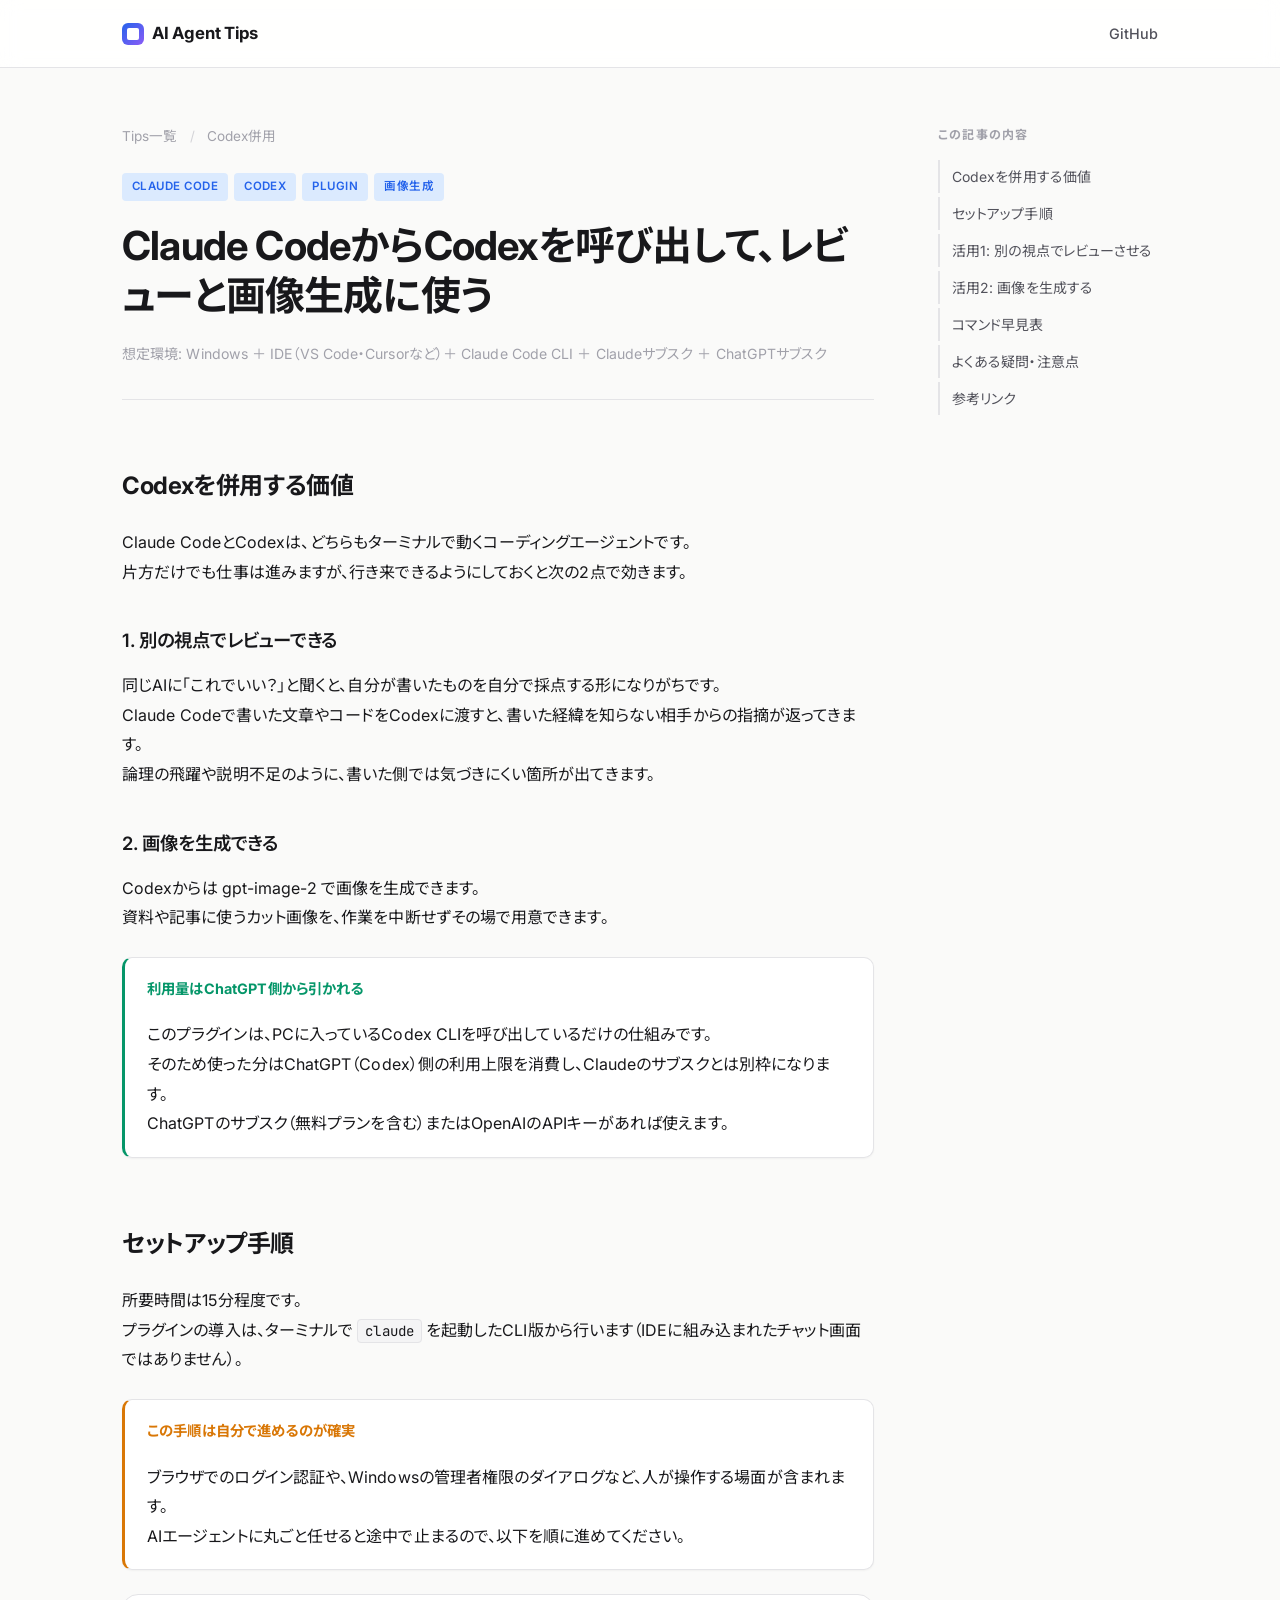
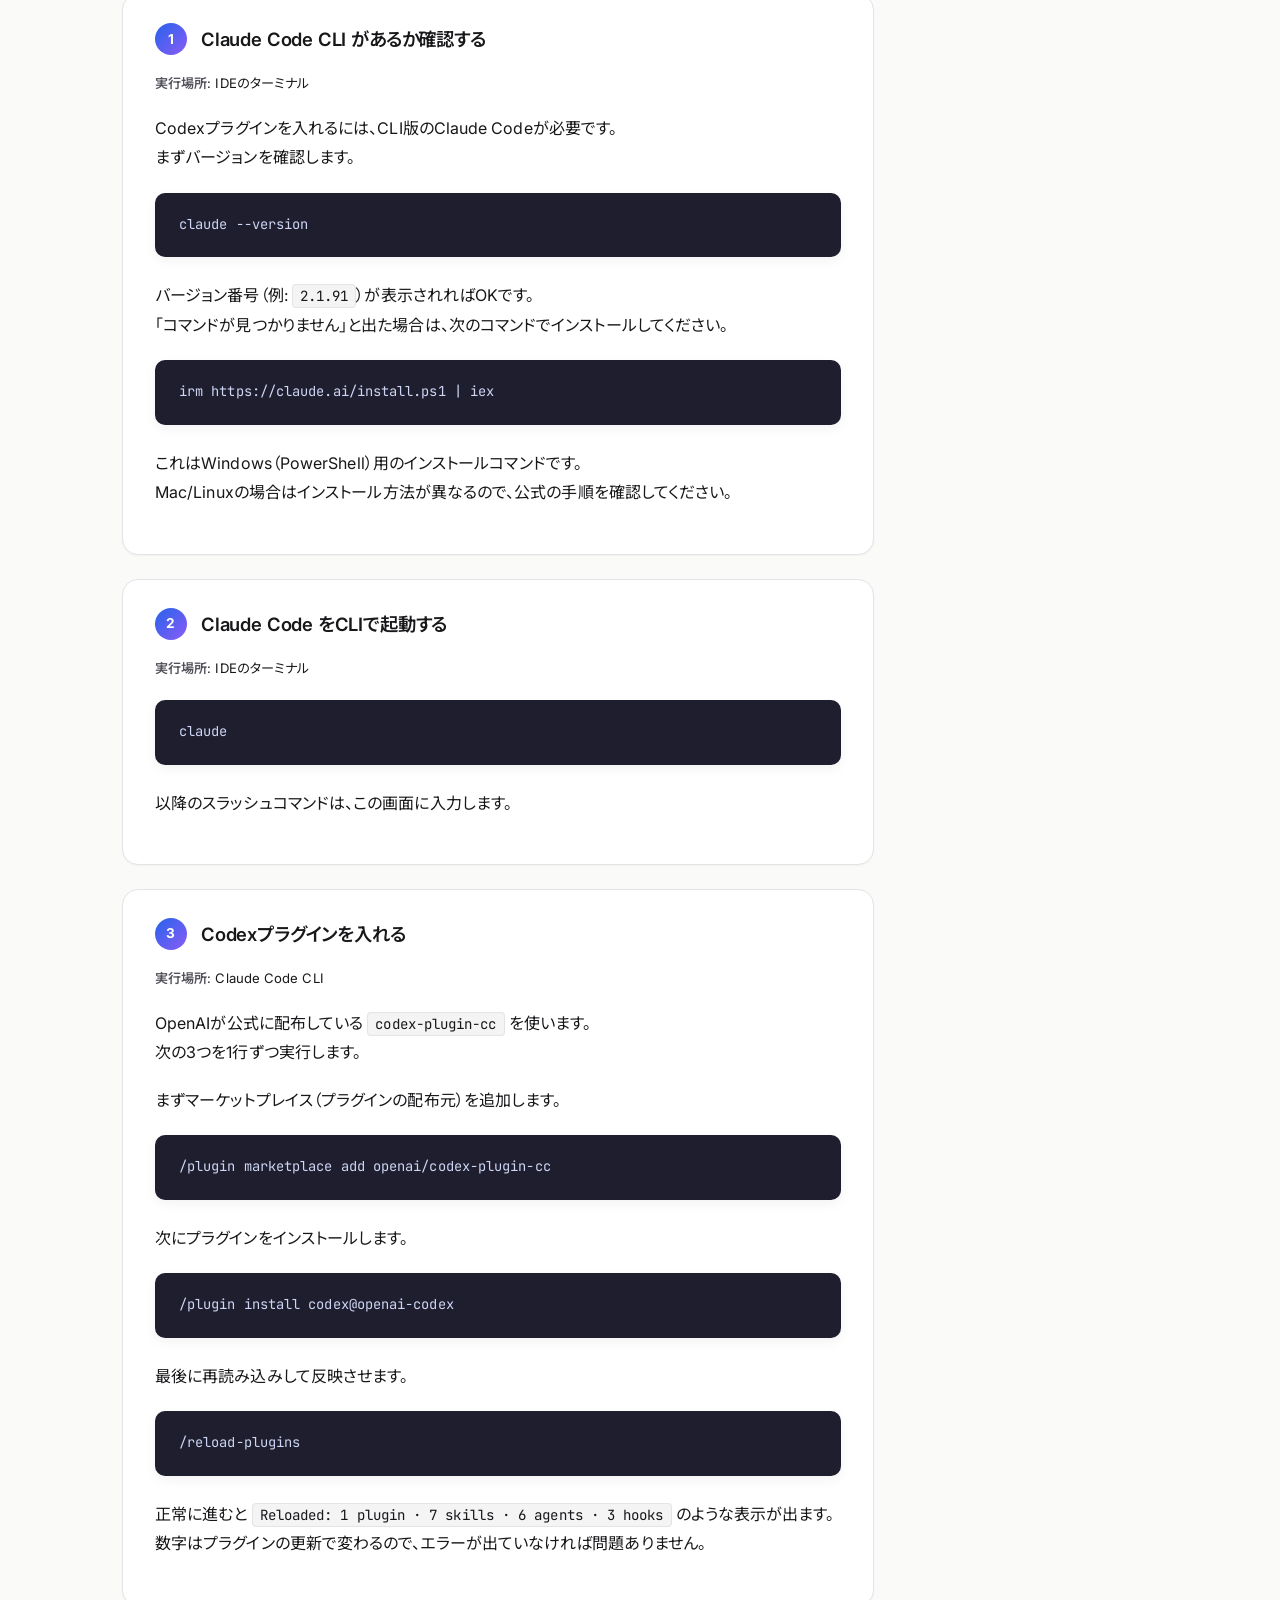
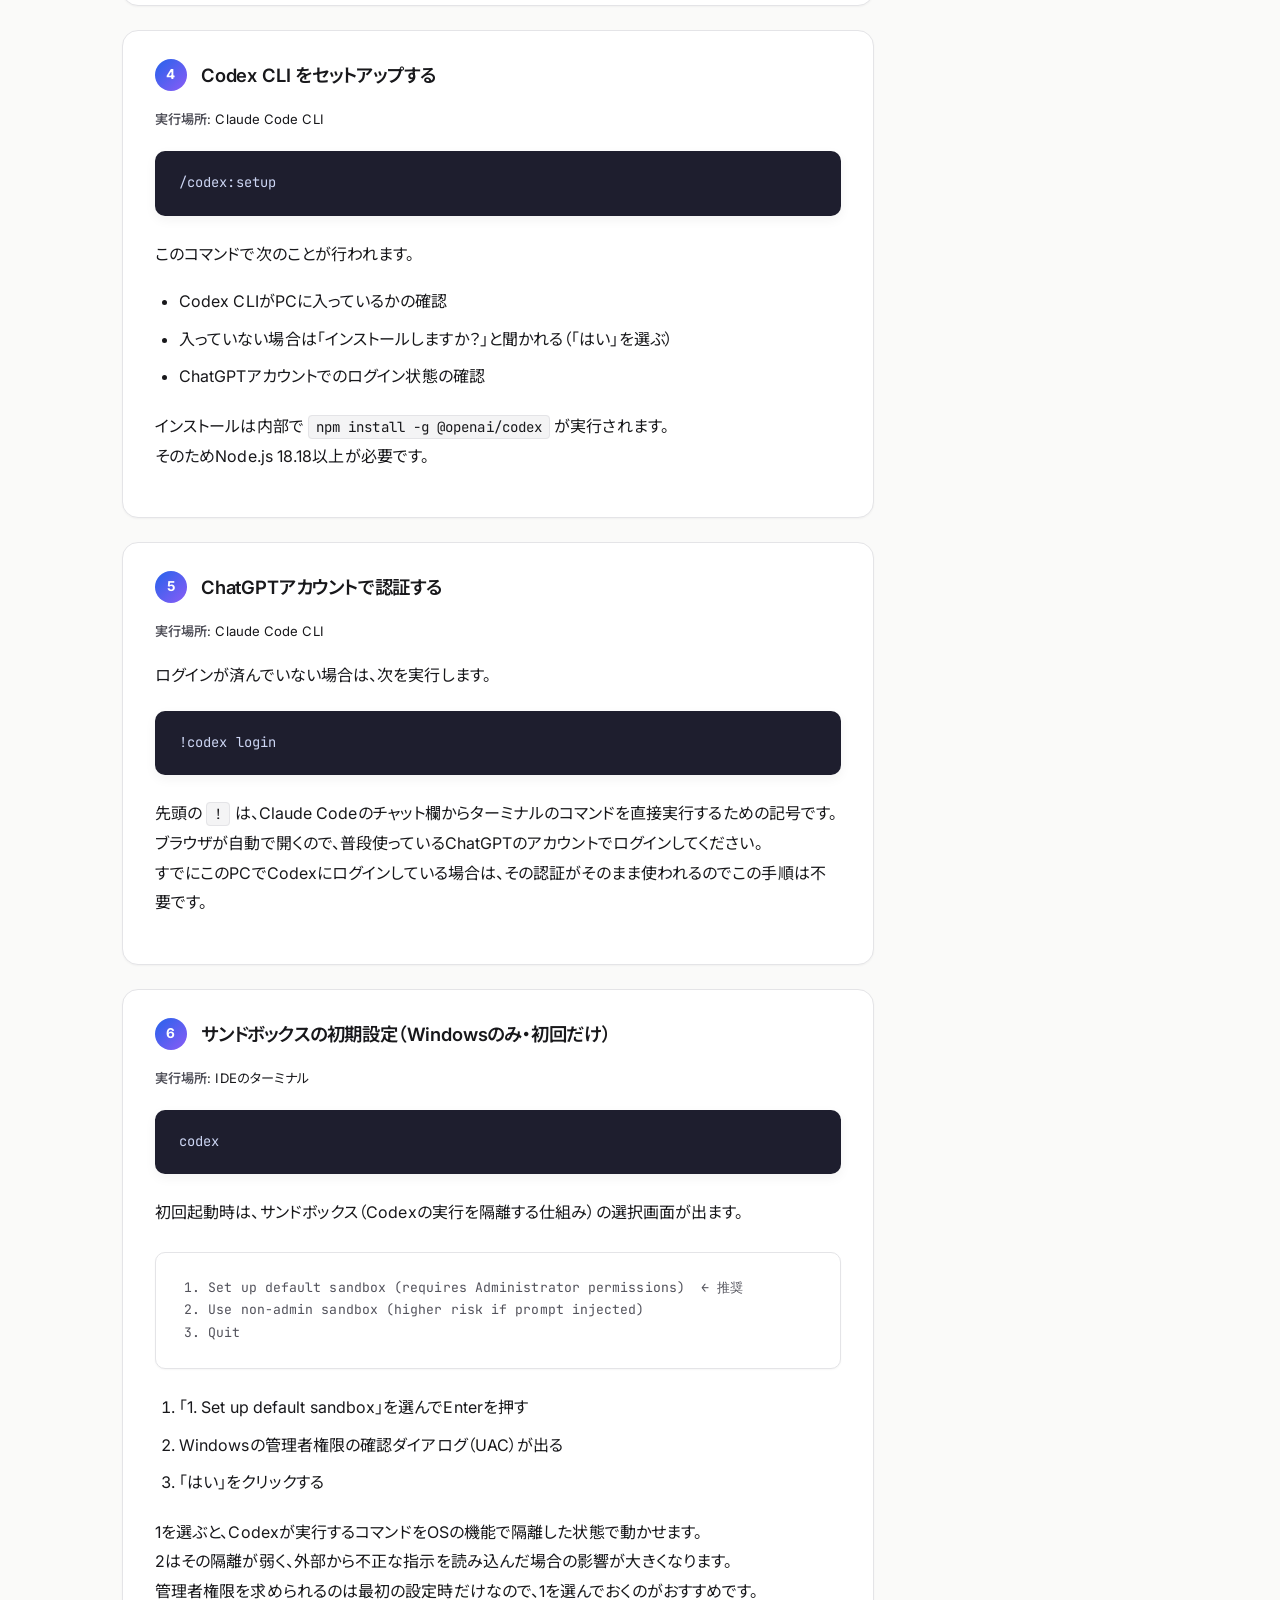
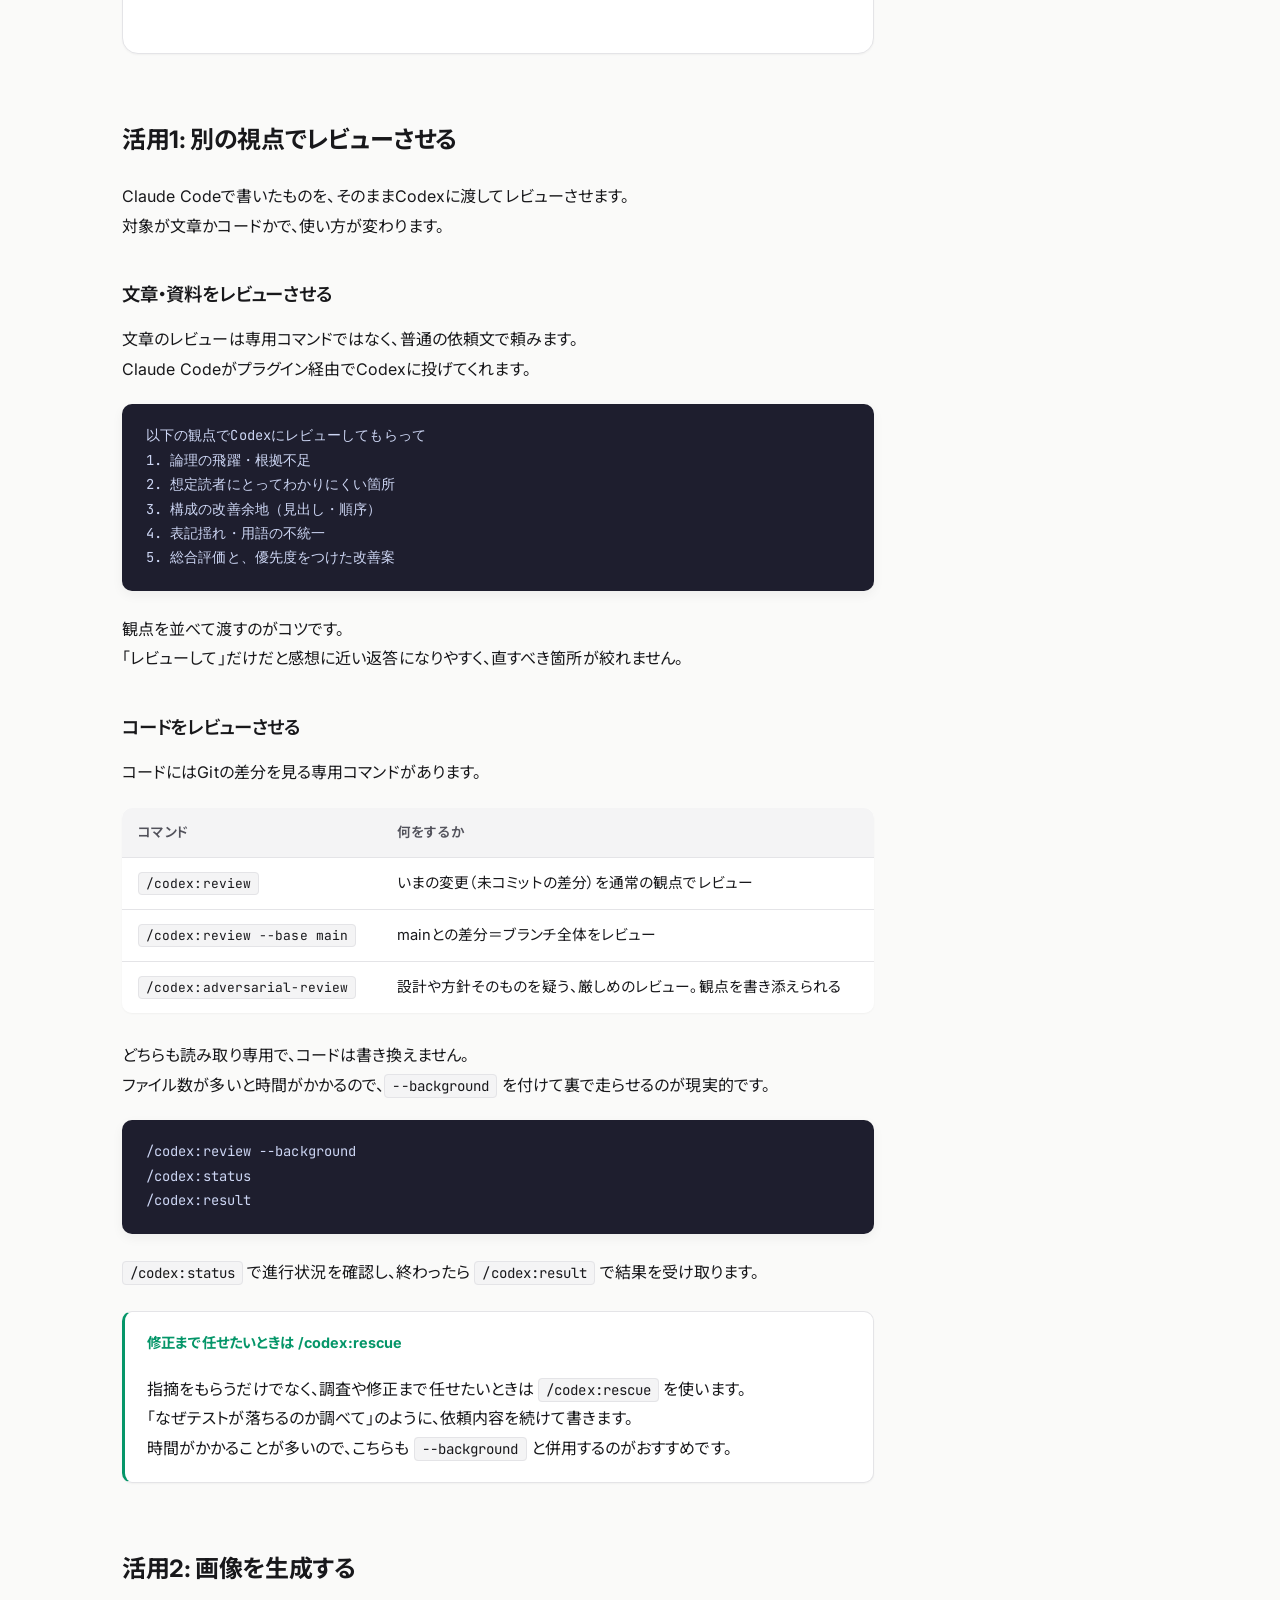
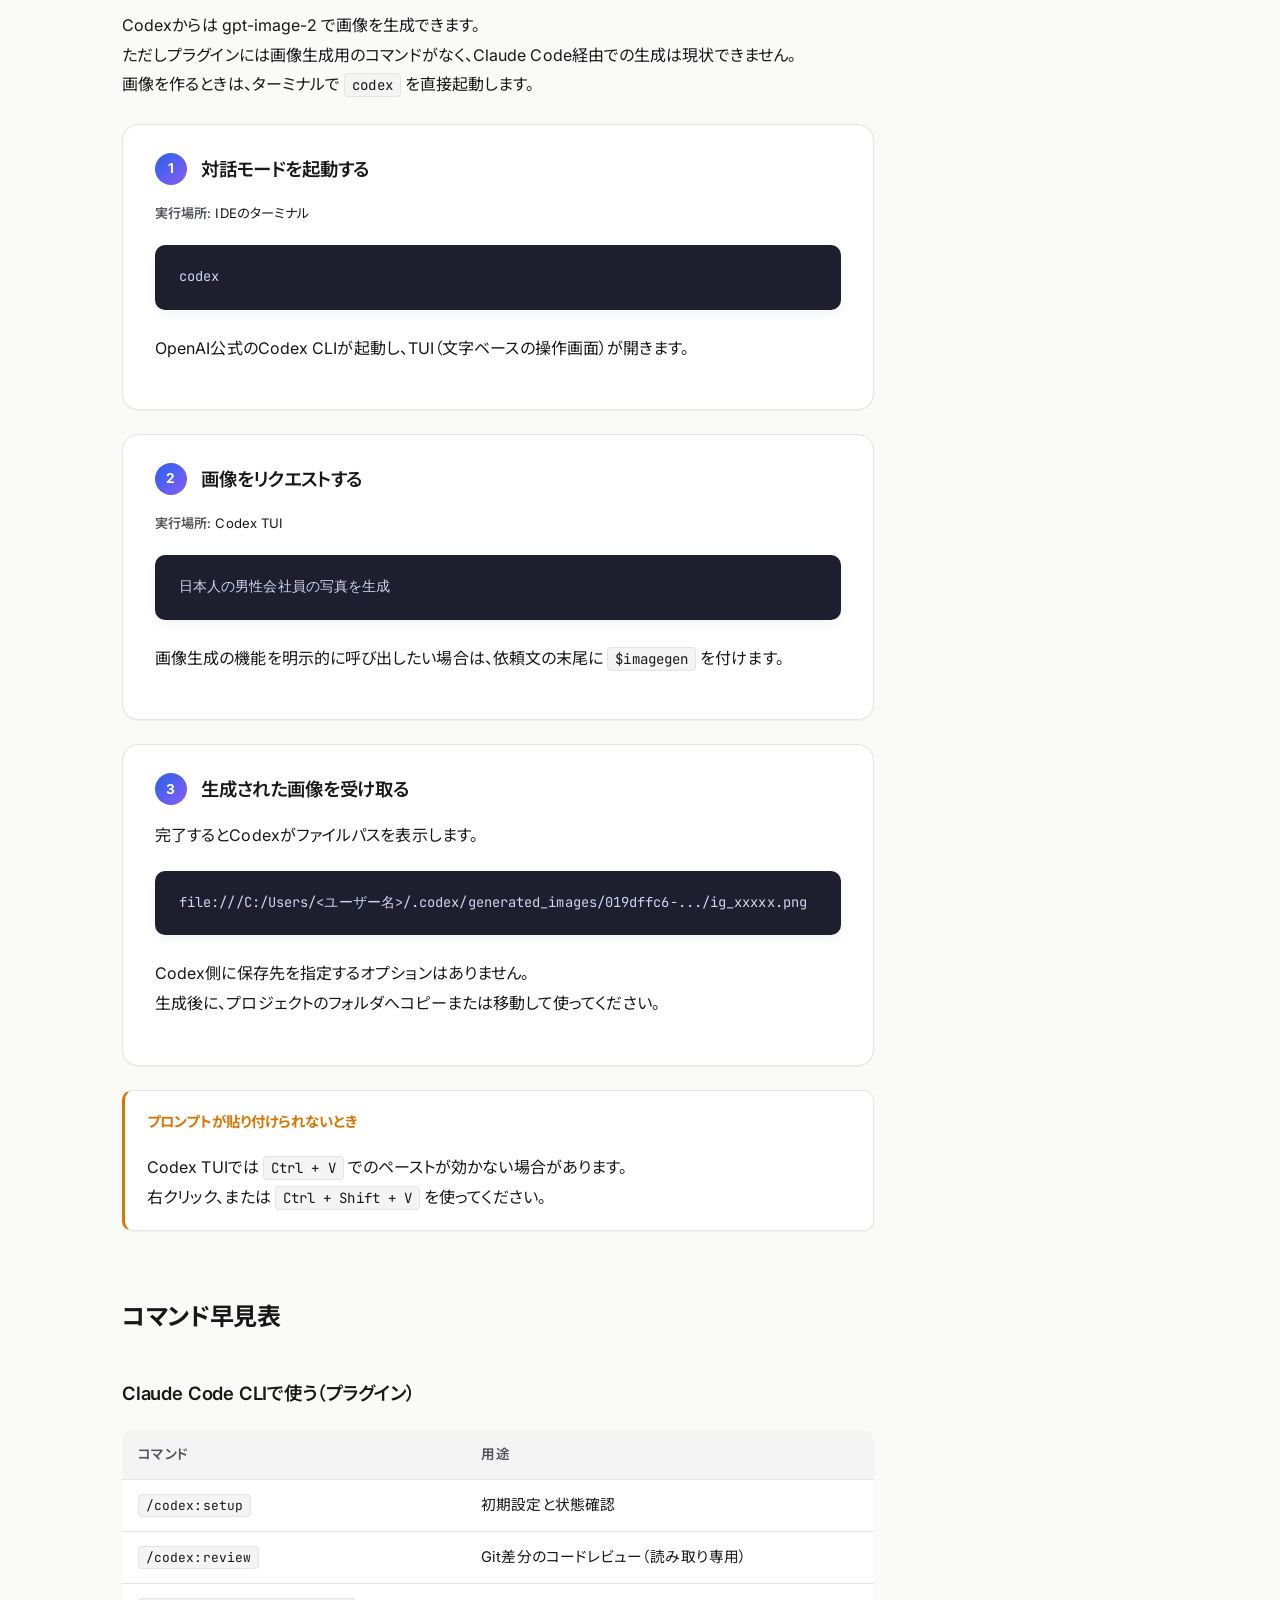
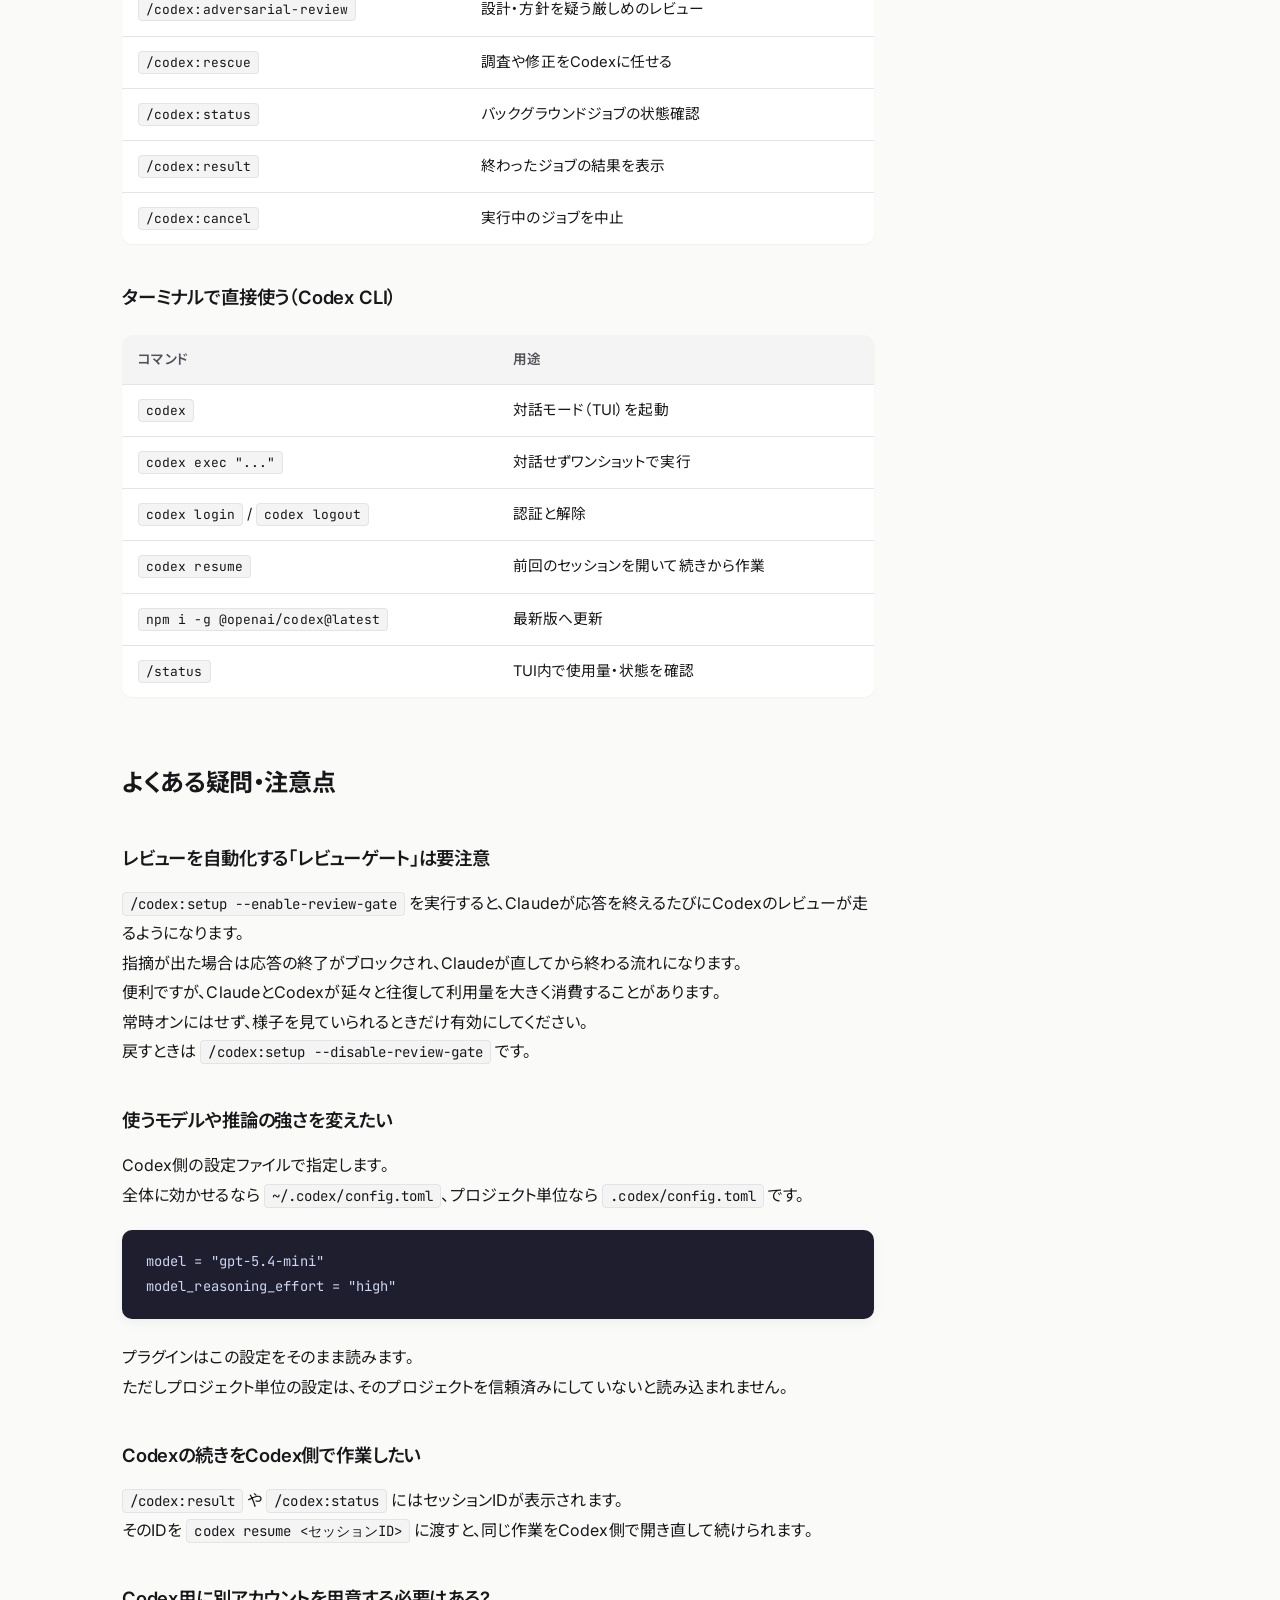
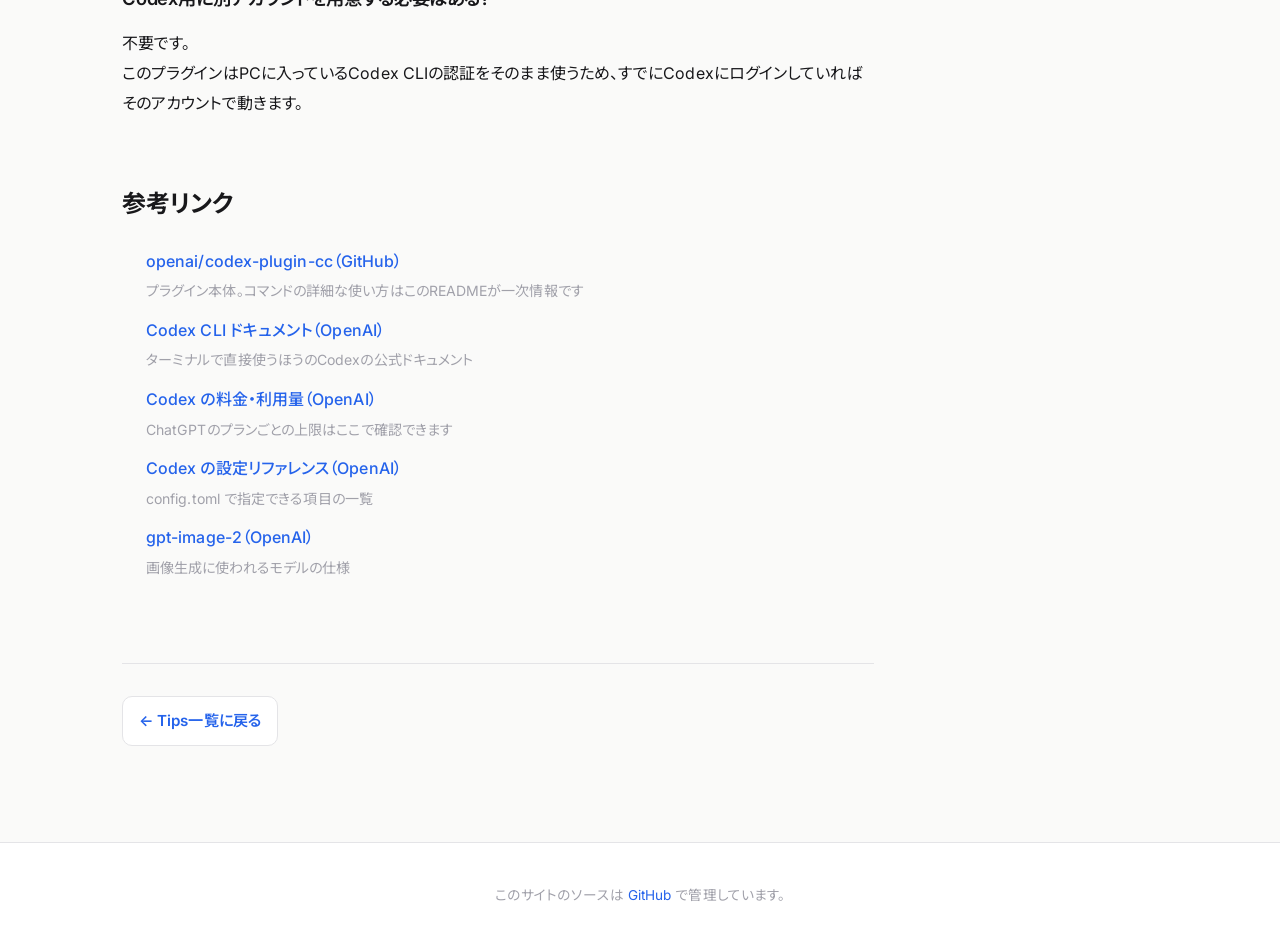
==== codex/index.html @ eb5203ce "Add a new tip: calling Codex from Claude Code - codex/: setup for the official codex-plugin-cc, usin" ====
<!DOCTYPE html>
<html lang="ja">
<head>
  <meta charset="UTF-8">
  <meta name="viewport" content="width=device-width, initial-scale=1.0">
  <title>Claude CodeからCodexを呼び出して、レビューと画像生成に使う — AI Agent Tips</title>
  <meta name="description" content="OpenAI公式プラグイン codex-plugin-cc でClaude CodeからCodexを呼び出す手順と、別視点でのレビュー・gpt-image-2での画像生成の使い方。">

  <link rel="icon" type="image/png" href="../favicon.png">
  <link rel="apple-touch-icon" href="../favicon.png">

  <link rel="preconnect" href="https://fonts.googleapis.com">
  <link rel="preconnect" href="https://fonts.gstatic.com" crossorigin>
  <link href="https://fonts.googleapis.com/css2?family=Inter:wght@400;500;600;700&family=Noto+Sans+JP:wght@400;500;700&family=JetBrains+Mono:wght@400;500&display=swap" rel="stylesheet">

  <style>
    :root {
      --text-primary: #18181b;
      --text-secondary: #52525b;
      --text-tertiary: #a1a1aa;
      --bg-base: #fafaf9;
      --bg-elevated: #ffffff;
      --bg-soft: #f4f4f5;
      --bg-code: #1e1e2e;
      --code-text: #cdd6f4;
      --border-subtle: #e4e4e7;
      --border-medium: #d4d4d8;
      --accent: #2563eb;
      --accent-soft: #dbeafe;
      --accent-hover: #1d4ed8;
      --warn: #d97706;
      --tip: #059669;
      --radius-sm: 6px;
      --radius-md: 10px;
      --radius-lg: 16px;
      --shadow-sm: 0 1px 2px rgba(24, 24, 27, 0.04);
      --shadow-md: 0 4px 12px rgba(24, 24, 27, 0.05);
    }

    * { box-sizing: border-box; margin: 0; padding: 0; }

    html { font-size: 16px; scroll-behavior: smooth; }

    body {
      font-family: "Inter", "Noto Sans JP", -apple-system, "Hiragino Sans", "Yu Gothic Medium", "Yu Gothic", sans-serif;
      color: var(--text-primary);
      background: var(--bg-base);
      line-height: 1.85;
      letter-spacing: 0.005em;
      -webkit-font-smoothing: antialiased;
      -moz-osx-font-smoothing: grayscale;
      font-feature-settings: "palt" 1;
    }

    .site-header {
      border-bottom: 1px solid var(--border-subtle);
      padding: 18px 0;
      position: sticky;
      top: 0;
      z-index: 100;
      background: rgba(255, 255, 255, 0.85);
      backdrop-filter: blur(10px);
    }

    .site-header-inner {
      max-width: 1100px;
      margin: 0 auto;
      padding: 0 32px;
      display: flex;
      align-items: center;
      justify-content: space-between;
    }

    .logo {
      font-weight: 700;
      font-size: 1.05rem;
      letter-spacing: -0.01em;
      color: var(--text-primary);
      text-decoration: none;
      display: flex;
      align-items: center;
      gap: 8px;
    }

    .logo-mark {
      display: inline-block;
      width: 22px;
      height: 22px;
      background: linear-gradient(135deg, #2563eb 0%, #8b5cf6 100%);
      border-radius: 6px;
      position: relative;
    }

    .logo-mark::after {
      content: "";
      position: absolute;
      inset: 5px;
      background: white;
      border-radius: 2px;
    }

    .site-nav a {
      color: var(--text-secondary);
      text-decoration: none;
      font-size: 0.9rem;
      font-weight: 500;
      margin-left: 24px;
      transition: color 0.15s ease;
    }

    .site-nav a:hover {
      color: var(--text-primary);
    }

    .layout {
      max-width: 1100px;
      margin: 0 auto;
      padding: 56px 32px 96px;
      display: grid;
      grid-template-columns: 1fr 220px;
      gap: 64px;
      align-items: start;
    }

    .article {
      min-width: 0;
    }

    .breadcrumb {
      font-size: 0.85rem;
      color: var(--text-tertiary);
      margin-bottom: 24px;
    }

    .breadcrumb a {
      color: var(--text-tertiary);
      text-decoration: none;
      transition: color 0.15s ease;
    }

    .breadcrumb a:hover {
      color: var(--accent);
    }

    .breadcrumb-sep {
      margin: 0 8px;
      color: var(--border-medium);
    }

    .article-header {
      margin-bottom: 48px;
      padding-bottom: 32px;
      border-bottom: 1px solid var(--border-subtle);
    }

    .article-tags {
      display: flex;
      gap: 6px;
      flex-wrap: wrap;
      margin-bottom: 20px;
    }

    .article-tag {
      font-size: 0.72rem;
      font-weight: 600;
      letter-spacing: 0.04em;
      background: var(--accent-soft);
      color: var(--accent);
      padding: 3px 10px;
      border-radius: 4px;
      text-transform: uppercase;
    }

    .article-title {
      font-size: clamp(1.75rem, 4vw, 2.5rem);
      font-weight: 700;
      letter-spacing: -0.02em;
      line-height: 1.25;
      color: var(--text-primary);
      margin-bottom: 20px;
    }

    .article-meta {
      display: flex;
      gap: 24px;
      flex-wrap: wrap;
      font-size: 0.88rem;
      color: var(--text-tertiary);
    }

    .article-meta-item {
      display: flex;
      align-items: center;
      gap: 6px;
    }

    .article-content h2 {
      font-size: 1.5rem;
      font-weight: 700;
      letter-spacing: -0.015em;
      margin: 56px 0 20px;
      padding-top: 8px;
      color: var(--text-primary);
      scroll-margin-top: 80px;
    }

    .article-content h3 {
      font-size: 1.15rem;
      font-weight: 600;
      margin: 36px 0 14px;
      letter-spacing: -0.01em;
      color: var(--text-primary);
      scroll-margin-top: 80px;
    }

    .article-content p {
      margin-bottom: 18px;
      color: var(--text-primary);
    }

    .article-content ul, .article-content ol {
      margin: 0 0 20px;
      padding-left: 1.5em;
    }

    .article-content li {
      margin-bottom: 8px;
      color: var(--text-primary);
    }

    .article-content strong {
      font-weight: 700;
      color: var(--text-primary);
    }

    .article-content code {
      font-family: "JetBrains Mono", "SFMono-Regular", Consolas, monospace;
      font-size: 0.88em;
      background: var(--bg-soft);
      color: var(--text-primary);
      padding: 2px 7px;
      border-radius: 4px;
      border: 1px solid var(--border-subtle);
    }

    .article-content pre {
      background: var(--bg-code);
      color: var(--code-text);
      border-radius: var(--radius-md);
      padding: 20px 24px;
      overflow-x: auto;
      margin: 20px 0 24px;
      font-size: 0.86rem;
      line-height: 1.7;
      box-shadow: var(--shadow-md);
      position: relative;
    }

    .article-content pre code {
      background: none;
      color: inherit;
      padding: 0;
      font-size: inherit;
      border: none;
      font-family: "JetBrains Mono", "SFMono-Regular", Consolas, monospace;
    }

    /* 各手順の「どこで実行するか」を示す一行 */
    .where {
      font-size: 0.82rem;
      color: var(--text-tertiary);
      margin-bottom: 14px;
    }

    .where-label {
      color: var(--text-secondary);
      font-weight: 600;
    }

    .callout {
      background: var(--bg-elevated);
      border: 1px solid var(--border-subtle);
      border-left: 3px solid var(--accent);
      border-radius: var(--radius-md);
      padding: 18px 22px;
      margin: 24px 0;
      box-shadow: var(--shadow-sm);
    }

    /* 種類の違いは左ボーダーと見出しの色だけで示す（背景に色やグラデーションは敷かない） */
    .callout-warn {
      border-left-color: var(--warn);
    }

    .callout-tip {
      border-left-color: var(--tip);
    }

    /* コマンド名やChatGPTなどの表記が崩れるため大文字変換はしない */
    .callout-title {
      font-weight: 700;
      font-size: 0.9rem;
      letter-spacing: 0.01em;
      margin: 0 0 8px;
      color: var(--accent);
      display: flex;
      align-items: center;
      gap: 6px;
    }

    .callout-warn .callout-title { color: var(--warn); }
    .callout-tip .callout-title { color: var(--tip); }

    .callout p:last-child { margin-bottom: 0; }

    .step {
      background: var(--bg-elevated);
      border: 1px solid var(--border-subtle);
      border-radius: var(--radius-lg);
      padding: 28px 32px;
      margin: 24px 0;
      box-shadow: var(--shadow-sm);
    }

    .step-header {
      display: flex;
      align-items: center;
      gap: 14px;
      margin-bottom: 16px;
    }

    .step-num {
      display: inline-flex;
      align-items: center;
      justify-content: center;
      width: 32px;
      height: 32px;
      background: linear-gradient(135deg, #2563eb 0%, #8b5cf6 100%);
      color: white;
      border-radius: 50%;
      font-size: 0.85rem;
      font-weight: 700;
      line-height: 1;
      flex-shrink: 0;
    }

    /* .article-content h3 の margin（上36px/下14px）に負けて番号とズレるため、詳細度を上げて打ち消す */
    .article-content .step-title {
      font-size: 1.15rem;
      font-weight: 600;
      letter-spacing: -0.01em;
      line-height: 1.2;
      margin: 0;
    }

    .diagram {
      background: var(--bg-elevated);
      border: 1px solid var(--border-subtle);
      border-radius: var(--radius-md);
      padding: 24px 28px;
      font-family: "JetBrains Mono", monospace;
      font-size: 0.82rem;
      line-height: 1.7;
      white-space: pre;
      overflow-x: auto;
      margin: 24px 0;
      color: var(--text-secondary);
      box-shadow: var(--shadow-sm);
    }

    /* 画面が狭いときは表だけを横スクロールさせ、ページ全体は横に伸ばさない */
    .table-wrap {
      overflow-x: auto;
      margin: 20px 0 28px;
      border-radius: var(--radius-md);
      box-shadow: var(--shadow-sm);
    }

    table {
      width: 100%;
      border-collapse: collapse;
      margin: 20px 0 28px;
      font-size: 0.92rem;
      background: var(--bg-elevated);
      border-radius: var(--radius-md);
      overflow: hidden;
      box-shadow: var(--shadow-sm);
    }

    .table-wrap table {
      margin: 0;
      box-shadow: none;
      border-radius: 0;
      /* これ以下には縮めず、狭い画面では横スクロールに切り替える（説明列が潰れるのを防ぐ） */
      min-width: 480px;
    }

    th, td {
      padding: 12px 16px;
      text-align: left;
      border-bottom: 1px solid var(--border-subtle);
      vertical-align: top;
    }

    th {
      background: var(--bg-soft);
      font-weight: 600;
      font-size: 0.85rem;
      color: var(--text-secondary);
      letter-spacing: 0.02em;
    }

    /* コマンド名は途中で折り返さない（表側を横スクロールさせる） */
    td code {
      white-space: nowrap;
    }

    tr:last-child td {
      border-bottom: none;
    }

    .link-list {
      list-style: none;
      padding: 0;
      margin: 0;
    }

    .link-list li {
      margin-bottom: 10px;
    }

    .link-list a {
      color: var(--accent);
      text-decoration: none;
      font-weight: 500;
    }

    .link-list a:hover {
      text-decoration: underline;
    }

    .link-list span {
      color: var(--text-tertiary);
      font-size: 0.88rem;
    }

    .toc-sidebar {
      position: sticky;
      top: 100px;
      align-self: start;
    }

    .toc-title {
      font-size: 0.75rem;
      font-weight: 700;
      letter-spacing: 0.1em;
      text-transform: uppercase;
      color: var(--text-tertiary);
      margin-bottom: 14px;
    }

    .toc-list {
      list-style: none;
      padding: 0;
      margin: 0;
    }

    .toc-list li {
      margin-bottom: 4px;
    }

    .toc-list a {
      display: block;
      color: var(--text-secondary);
      text-decoration: none;
      font-size: 0.875rem;
      padding: 6px 0 6px 12px;
      border-left: 2px solid var(--border-subtle);
      transition: all 0.15s ease;
      line-height: 1.5;
    }

    .toc-list a:hover {
      color: var(--accent);
      border-left-color: var(--accent);
    }

    .article-footer {
      margin-top: 80px;
      padding-top: 32px;
      border-top: 1px solid var(--border-subtle);
    }

    .back-link {
      display: inline-flex;
      align-items: center;
      gap: 6px;
      color: var(--accent);
      text-decoration: none;
      font-weight: 600;
      font-size: 0.95rem;
      padding: 10px 16px;
      border: 1px solid var(--border-subtle);
      border-radius: var(--radius-md);
      background: var(--bg-elevated);
      transition: all 0.15s ease;
    }

    .back-link:hover {
      background: var(--accent-soft);
      border-color: var(--accent);
    }

    .site-footer {
      border-top: 1px solid var(--border-subtle);
      padding: 40px 32px;
      text-align: center;
      color: var(--text-tertiary);
      font-size: 0.85rem;
      background: var(--bg-elevated);
    }

    .site-footer a {
      color: var(--accent);
      text-decoration: none;
    }

    @media (max-width: 960px) {
      .layout {
        grid-template-columns: 1fr;
        gap: 0;
        padding: 40px 24px 64px;
      }
      .toc-sidebar {
        position: static;
        order: -1;
        padding: 18px 20px;
        background: var(--bg-elevated);
        border: 1px solid var(--border-subtle);
        border-radius: var(--radius-md);
        margin-bottom: 32px;
      }
      .toc-list a {
        font-size: 0.85rem;
      }
    }

    @media (max-width: 640px) {
      .site-header-inner { padding: 0 20px; }
      .step { padding: 20px 22px; }
      .article-content pre { padding: 16px 18px; font-size: 0.8rem; }
      .article-content h2 { font-size: 1.3rem; margin-top: 40px; }
      .article-content h3 { font-size: 1.05rem; }
      .article-content .step-title { font-size: 1.05rem; }
    }
  </style>
</head>
<body>
  <header class="site-header">
    <div class="site-header-inner">
      <a href="../" class="logo">
        <span class="logo-mark"></span>
        AI Agent Tips
      </a>
      <nav class="site-nav">
        <a href="https://github.com/aoyama-webrider/ai-agent-tips" target="_blank" rel="noopener">GitHub</a>
      </nav>
    </div>
  </header>

  <div class="layout">
    <article class="article">
      <p class="breadcrumb">
        <a href="../">Tips一覧</a>
        <span class="breadcrumb-sep">/</span>
        <span>Codex併用</span>
      </p>

      <header class="article-header">
        <div class="article-tags">
          <span class="article-tag">Claude Code</span>
          <span class="article-tag">Codex</span>
          <span class="article-tag">Plugin</span>
          <span class="article-tag">画像生成</span>
        </div>
        <h1 class="article-title">Claude CodeからCodexを呼び出して、レビューと画像生成に使う</h1>
        <div class="article-meta">
          <span class="article-meta-item">想定環境: Windows ＋ IDE（VS Code・Cursorなど）＋ Claude Code CLI ＋ Claudeサブスク ＋ ChatGPTサブスク</span>
        </div>
      </header>

      <div class="article-content">
        <section id="value">
          <h2>Codexを併用する価値</h2>

          <p>Claude CodeとCodexは、どちらもターミナルで動くコーディングエージェントです。<br>片方だけでも仕事は進みますが、行き来できるようにしておくと次の2点で効きます。</p>

          <h3>1. 別の視点でレビューできる</h3>

          <p>同じAIに「これでいい？」と聞くと、自分が書いたものを自分で採点する形になりがちです。<br>Claude Codeで書いた文章やコードをCodexに渡すと、書いた経緯を知らない相手からの指摘が返ってきます。<br>論理の飛躍や説明不足のように、書いた側では気づきにくい箇所が出てきます。</p>

          <h3>2. 画像を生成できる</h3>

          <p>Codexからは gpt-image-2 で画像を生成できます。<br>資料や記事に使うカット画像を、作業を中断せずその場で用意できます。</p>

          <div class="callout callout-tip">
            <p class="callout-title">利用量はChatGPT側から引かれる</p>
            <p>このプラグインは、PCに入っているCodex CLIを呼び出しているだけの仕組みです。<br>そのため使った分はChatGPT（Codex）側の利用上限を消費し、Claudeのサブスクとは別枠になります。<br>ChatGPTのサブスク（無料プランを含む）またはOpenAIのAPIキーがあれば使えます。</p>
          </div>
        </section>

        <section id="setup">
          <h2>セットアップ手順</h2>

          <p>所要時間は15分程度です。<br>プラグインの導入は、ターミナルで <code>claude</code> を起動したCLI版から行います（IDEに組み込まれたチャット画面ではありません）。</p>

          <div class="callout callout-warn">
            <p class="callout-title">この手順は自分で進めるのが確実</p>
            <p>ブラウザでのログイン認証や、Windowsの管理者権限のダイアログなど、人が操作する場面が含まれます。<br>AIエージェントに丸ごと任せると途中で止まるので、以下を順に進めてください。</p>
          </div>

          <div class="step">
            <div class="step-header">
              <span class="step-num">1</span>
              <h3 class="step-title">Claude Code CLI があるか確認する</h3>
            </div>

            <p class="where"><span class="where-label">実行場所</span>: IDEのターミナル</p>

            <p>Codexプラグインを入れるには、CLI版のClaude Codeが必要です。<br>まずバージョンを確認します。</p>

            <pre><code>claude --version</code></pre>

            <p>バージョン番号（例: <code>2.1.91</code>）が表示されればOKです。<br>「コマンドが見つかりません」と出た場合は、次のコマンドでインストールしてください。</p>

            <pre><code>irm https://claude.ai/install.ps1 | iex</code></pre>

            <p>これはWindows（PowerShell）用のインストールコマンドです。<br>Mac/Linuxの場合はインストール方法が異なるので、公式の手順を確認してください。</p>
          </div>

          <div class="step">
            <div class="step-header">
              <span class="step-num">2</span>
              <h3 class="step-title">Claude Code をCLIで起動する</h3>
            </div>

            <p class="where"><span class="where-label">実行場所</span>: IDEのターミナル</p>

            <pre><code>claude</code></pre>

            <p>以降のスラッシュコマンドは、この画面に入力します。</p>
          </div>

          <div class="step">
            <div class="step-header">
              <span class="step-num">3</span>
              <h3 class="step-title">Codexプラグインを入れる</h3>
            </div>

            <p class="where"><span class="where-label">実行場所</span>: Claude Code CLI</p>

            <p>OpenAIが公式に配布している <code>codex-plugin-cc</code> を使います。<br>次の3つを1行ずつ実行します。</p>

            <p>まずマーケットプレイス（プラグインの配布元）を追加します。</p>

            <pre><code>/plugin marketplace add openai/codex-plugin-cc</code></pre>

            <p>次にプラグインをインストールします。</p>

            <pre><code>/plugin install codex@openai-codex</code></pre>

            <p>最後に再読み込みして反映させます。</p>

            <pre><code>/reload-plugins</code></pre>

            <p>正常に進むと <code>Reloaded: 1 plugin · 7 skills · 6 agents · 3 hooks</code> のような表示が出ます。<br>数字はプラグインの更新で変わるので、エラーが出ていなければ問題ありません。</p>
          </div>

          <div class="step">
            <div class="step-header">
              <span class="step-num">4</span>
              <h3 class="step-title">Codex CLI をセットアップする</h3>
            </div>

            <p class="where"><span class="where-label">実行場所</span>: Claude Code CLI</p>

            <pre><code>/codex:setup</code></pre>

            <p>このコマンドで次のことが行われます。</p>

            <ul>
              <li>Codex CLIがPCに入っているかの確認</li>
              <li>入っていない場合は「インストールしますか？」と聞かれる（「はい」を選ぶ）</li>
              <li>ChatGPTアカウントでのログイン状態の確認</li>
            </ul>

            <p>インストールは内部で <code>npm install -g @openai/codex</code> が実行されます。<br>そのためNode.js 18.18以上が必要です。</p>
          </div>

          <div class="step">
            <div class="step-header">
              <span class="step-num">5</span>
              <h3 class="step-title">ChatGPTアカウントで認証する</h3>
            </div>

            <p class="where"><span class="where-label">実行場所</span>: Claude Code CLI</p>

            <p>ログインが済んでいない場合は、次を実行します。</p>

            <pre><code>!codex login</code></pre>

            <p>先頭の <code>!</code> は、Claude Codeのチャット欄からターミナルのコマンドを直接実行するための記号です。<br>ブラウザが自動で開くので、普段使っているChatGPTのアカウントでログインしてください。<br>すでにこのPCでCodexにログインしている場合は、その認証がそのまま使われるのでこの手順は不要です。</p>
          </div>

          <div class="step">
            <div class="step-header">
              <span class="step-num">6</span>
              <h3 class="step-title">サンドボックスの初期設定（Windowsのみ・初回だけ）</h3>
            </div>

            <p class="where"><span class="where-label">実行場所</span>: IDEのターミナル</p>

            <pre><code>codex</code></pre>

            <p>初回起動時は、サンドボックス（Codexの実行を隔離する仕組み）の選択画面が出ます。</p>

            <div class="diagram">1. Set up default sandbox (requires Administrator permissions)  ← 推奨
2. Use non-admin sandbox (higher risk if prompt injected)
3. Quit</div>

            <ol>
              <li>「1. Set up default sandbox」を選んでEnterを押す</li>
              <li>Windowsの管理者権限の確認ダイアログ（UAC）が出る</li>
              <li>「はい」をクリックする</li>
            </ol>

            <p>1を選ぶと、Codexが実行するコマンドをOSの機能で隔離した状態で動かせます。<br>2はその隔離が弱く、外部から不正な指示を読み込んだ場合の影響が大きくなります。<br>管理者権限を求められるのは最初の設定時だけなので、1を選んでおくのがおすすめです。</p>
          </div>
        </section>

        <section id="review">
          <h2>活用1: 別の視点でレビューさせる</h2>

          <p>Claude Codeで書いたものを、そのままCodexに渡してレビューさせます。<br>対象が文章かコードかで、使い方が変わります。</p>

          <h3>文章・資料をレビューさせる</h3>

          <p>文章のレビューは専用コマンドではなく、普通の依頼文で頼みます。<br>Claude Codeがプラグイン経由でCodexに投げてくれます。</p>

          <pre><code>以下の観点でCodexにレビューしてもらって
1. 論理の飛躍・根拠不足
2. 想定読者にとってわかりにくい箇所
3. 構成の改善余地（見出し・順序）
4. 表記揺れ・用語の不統一
5. 総合評価と、優先度をつけた改善案</code></pre>

          <p>観点を並べて渡すのがコツです。<br>「レビューして」だけだと感想に近い返答になりやすく、直すべき箇所が絞れません。</p>

          <h3>コードをレビューさせる</h3>

          <p>コードにはGitの差分を見る専用コマンドがあります。</p>

          <div class="table-wrap">
            <table>
              <thead>
                <tr>
                  <th>コマンド</th>
                  <th>何をするか</th>
                </tr>
              </thead>
              <tbody>
                <tr>
                  <td><code>/codex:review</code></td>
                  <td>いまの変更（未コミットの差分）を通常の観点でレビュー</td>
                </tr>
                <tr>
                  <td><code>/codex:review --base main</code></td>
                  <td>mainとの差分＝ブランチ全体をレビュー</td>
                </tr>
                <tr>
                  <td><code>/codex:adversarial-review</code></td>
                  <td>設計や方針そのものを疑う、厳しめのレビュー。観点を書き添えられる</td>
                </tr>
              </tbody>
            </table>
          </div>

          <p>どちらも読み取り専用で、コードは書き換えません。<br>ファイル数が多いと時間がかかるので、<code>--background</code> を付けて裏で走らせるのが現実的です。</p>

          <pre><code>/codex:review --background
/codex:status
/codex:result</code></pre>

          <p><code>/codex:status</code> で進行状況を確認し、終わったら <code>/codex:result</code> で結果を受け取ります。</p>

          <div class="callout callout-tip">
            <p class="callout-title">修正まで任せたいときは /codex:rescue</p>
            <p>指摘をもらうだけでなく、調査や修正まで任せたいときは <code>/codex:rescue</code> を使います。<br>「なぜテストが落ちるのか調べて」のように、依頼内容を続けて書きます。<br>時間がかかることが多いので、こちらも <code>--background</code> と併用するのがおすすめです。</p>
          </div>
        </section>

        <section id="image">
          <h2>活用2: 画像を生成する</h2>

          <p>Codexからは gpt-image-2 で画像を生成できます。<br>ただしプラグインには画像生成用のコマンドがなく、Claude Code経由での生成は現状できません。<br>画像を作るときは、ターミナルで <code>codex</code> を直接起動します。</p>

          <div class="step">
            <div class="step-header">
              <span class="step-num">1</span>
              <h3 class="step-title">対話モードを起動する</h3>
            </div>

            <p class="where"><span class="where-label">実行場所</span>: IDEのターミナル</p>

            <pre><code>codex</code></pre>

            <p>OpenAI公式のCodex CLIが起動し、TUI（文字ベースの操作画面）が開きます。</p>
          </div>

          <div class="step">
            <div class="step-header">
              <span class="step-num">2</span>
              <h3 class="step-title">画像をリクエストする</h3>
            </div>

            <p class="where"><span class="where-label">実行場所</span>: Codex TUI</p>

            <pre><code>日本人の男性会社員の写真を生成</code></pre>

            <p>画像生成の機能を明示的に呼び出したい場合は、依頼文の末尾に <code>$imagegen</code> を付けます。</p>
          </div>

          <div class="step">
            <div class="step-header">
              <span class="step-num">3</span>
              <h3 class="step-title">生成された画像を受け取る</h3>
            </div>

            <p>完了するとCodexがファイルパスを表示します。</p>

            <pre><code>file:///C:/Users/&lt;ユーザー名&gt;/.codex/generated_images/019dffc6-.../ig_xxxxx.png</code></pre>

            <p>Codex側に保存先を指定するオプションはありません。<br>生成後に、プロジェクトのフォルダへコピーまたは移動して使ってください。</p>
          </div>

          <div class="callout callout-warn">
            <p class="callout-title">プロンプトが貼り付けられないとき</p>
            <p>Codex TUIでは <code>Ctrl + V</code> でのペーストが効かない場合があります。<br>右クリック、または <code>Ctrl + Shift + V</code> を使ってください。</p>
          </div>
        </section>

        <section id="commands">
          <h2>コマンド早見表</h2>

          <h3>Claude Code CLIで使う（プラグイン）</h3>

          <div class="table-wrap">
            <table>
              <thead>
                <tr>
                  <th>コマンド</th>
                  <th>用途</th>
                </tr>
              </thead>
              <tbody>
                <tr>
                  <td><code>/codex:setup</code></td>
                  <td>初期設定と状態確認</td>
                </tr>
                <tr>
                  <td><code>/codex:review</code></td>
                  <td>Git差分のコードレビュー（読み取り専用）</td>
                </tr>
                <tr>
                  <td><code>/codex:adversarial-review</code></td>
                  <td>設計・方針を疑う厳しめのレビュー</td>
                </tr>
                <tr>
                  <td><code>/codex:rescue</code></td>
                  <td>調査や修正をCodexに任せる</td>
                </tr>
                <tr>
                  <td><code>/codex:status</code></td>
                  <td>バックグラウンドジョブの状態確認</td>
                </tr>
                <tr>
                  <td><code>/codex:result</code></td>
                  <td>終わったジョブの結果を表示</td>
                </tr>
                <tr>
                  <td><code>/codex:cancel</code></td>
                  <td>実行中のジョブを中止</td>
                </tr>
              </tbody>
            </table>
          </div>

          <h3>ターミナルで直接使う（Codex CLI）</h3>

          <div class="table-wrap">
            <table>
              <thead>
                <tr>
                  <th>コマンド</th>
                  <th>用途</th>
                </tr>
              </thead>
              <tbody>
                <tr>
                  <td><code>codex</code></td>
                  <td>対話モード（TUI）を起動</td>
                </tr>
                <tr>
                  <td><code>codex exec "..."</code></td>
                  <td>対話せずワンショットで実行</td>
                </tr>
                <tr>
                  <td><code>codex login</code> / <code>codex logout</code></td>
                  <td>認証と解除</td>
                </tr>
                <tr>
                  <td><code>codex resume</code></td>
                  <td>前回のセッションを開いて続きから作業</td>
                </tr>
                <tr>
                  <td><code>npm i -g @openai/codex@latest</code></td>
                  <td>最新版へ更新</td>
                </tr>
                <tr>
                  <td><code>/status</code></td>
                  <td>TUI内で使用量・状態を確認</td>
                </tr>
              </tbody>
            </table>
          </div>
        </section>

        <section id="faq">
          <h2>よくある疑問・注意点</h2>

          <h3>レビューを自動化する「レビューゲート」は要注意</h3>

          <p><code>/codex:setup --enable-review-gate</code> を実行すると、Claudeが応答を終えるたびにCodexのレビューが走るようになります。<br>指摘が出た場合は応答の終了がブロックされ、Claudeが直してから終わる流れになります。<br>便利ですが、ClaudeとCodexが延々と往復して利用量を大きく消費することがあります。<br>常時オンにはせず、様子を見ていられるときだけ有効にしてください。<br>戻すときは <code>/codex:setup --disable-review-gate</code> です。</p>

          <h3>使うモデルや推論の強さを変えたい</h3>

          <p>Codex側の設定ファイルで指定します。<br>全体に効かせるなら <code>~/.codex/config.toml</code>、プロジェクト単位なら <code>.codex/config.toml</code> です。</p>

          <pre><code>model = "gpt-5.4-mini"
model_reasoning_effort = "high"</code></pre>

          <p>プラグインはこの設定をそのまま読みます。<br>ただしプロジェクト単位の設定は、そのプロジェクトを信頼済みにしていないと読み込まれません。</p>

          <h3>Codexの続きをCodex側で作業したい</h3>

          <p><code>/codex:result</code> や <code>/codex:status</code> にはセッションIDが表示されます。<br>そのIDを <code>codex resume &lt;セッションID&gt;</code> に渡すと、同じ作業をCodex側で開き直して続けられます。</p>

          <h3>Codex用に別アカウントを用意する必要はある?</h3>

          <p>不要です。<br>このプラグインはPCに入っているCodex CLIの認証をそのまま使うため、すでにCodexにログインしていればそのアカウントで動きます。</p>
        </section>

        <section id="links">
          <h2>参考リンク</h2>

          <ul class="link-list">
            <li><a href="https://github.com/openai/codex-plugin-cc" target="_blank" rel="noopener">openai/codex-plugin-cc（GitHub）</a><br><span>プラグイン本体。コマンドの詳細な使い方はこのREADMEが一次情報です</span></li>
            <li><a href="https://developers.openai.com/codex/cli/" target="_blank" rel="noopener">Codex CLI ドキュメント（OpenAI）</a><br><span>ターミナルで直接使うほうのCodexの公式ドキュメント</span></li>
            <li><a href="https://developers.openai.com/codex/pricing" target="_blank" rel="noopener">Codex の料金・利用量（OpenAI）</a><br><span>ChatGPTのプランごとの上限はここで確認できます</span></li>
            <li><a href="https://developers.openai.com/codex/config-reference" target="_blank" rel="noopener">Codex の設定リファレンス（OpenAI）</a><br><span>config.toml で指定できる項目の一覧</span></li>
            <li><a href="https://developers.openai.com/api/docs/models/gpt-image-2" target="_blank" rel="noopener">gpt-image-2（OpenAI）</a><br><span>画像生成に使われるモデルの仕様</span></li>
          </ul>
        </section>
      </div>

      <footer class="article-footer">
        <a href="../" class="back-link">← Tips一覧に戻る</a>
      </footer>
    </article>

    <aside class="toc-sidebar">
      <p class="toc-title">この記事の内容</p>
      <ul class="toc-list">
        <li><a href="#value">Codexを併用する価値</a></li>
        <li><a href="#setup">セットアップ手順</a></li>
        <li><a href="#review">活用1: 別の視点でレビューさせる</a></li>
        <li><a href="#image">活用2: 画像を生成する</a></li>
        <li><a href="#commands">コマンド早見表</a></li>
        <li><a href="#faq">よくある疑問・注意点</a></li>
        <li><a href="#links">参考リンク</a></li>
      </ul>
    </aside>
  </div>

  <footer class="site-footer">
    <p>このサイトのソースは <a href="https://github.com/aoyama-webrider/ai-agent-tips" target="_blank" rel="noopener">GitHub</a> で管理しています。</p>
  </footer>
</body>
</html>
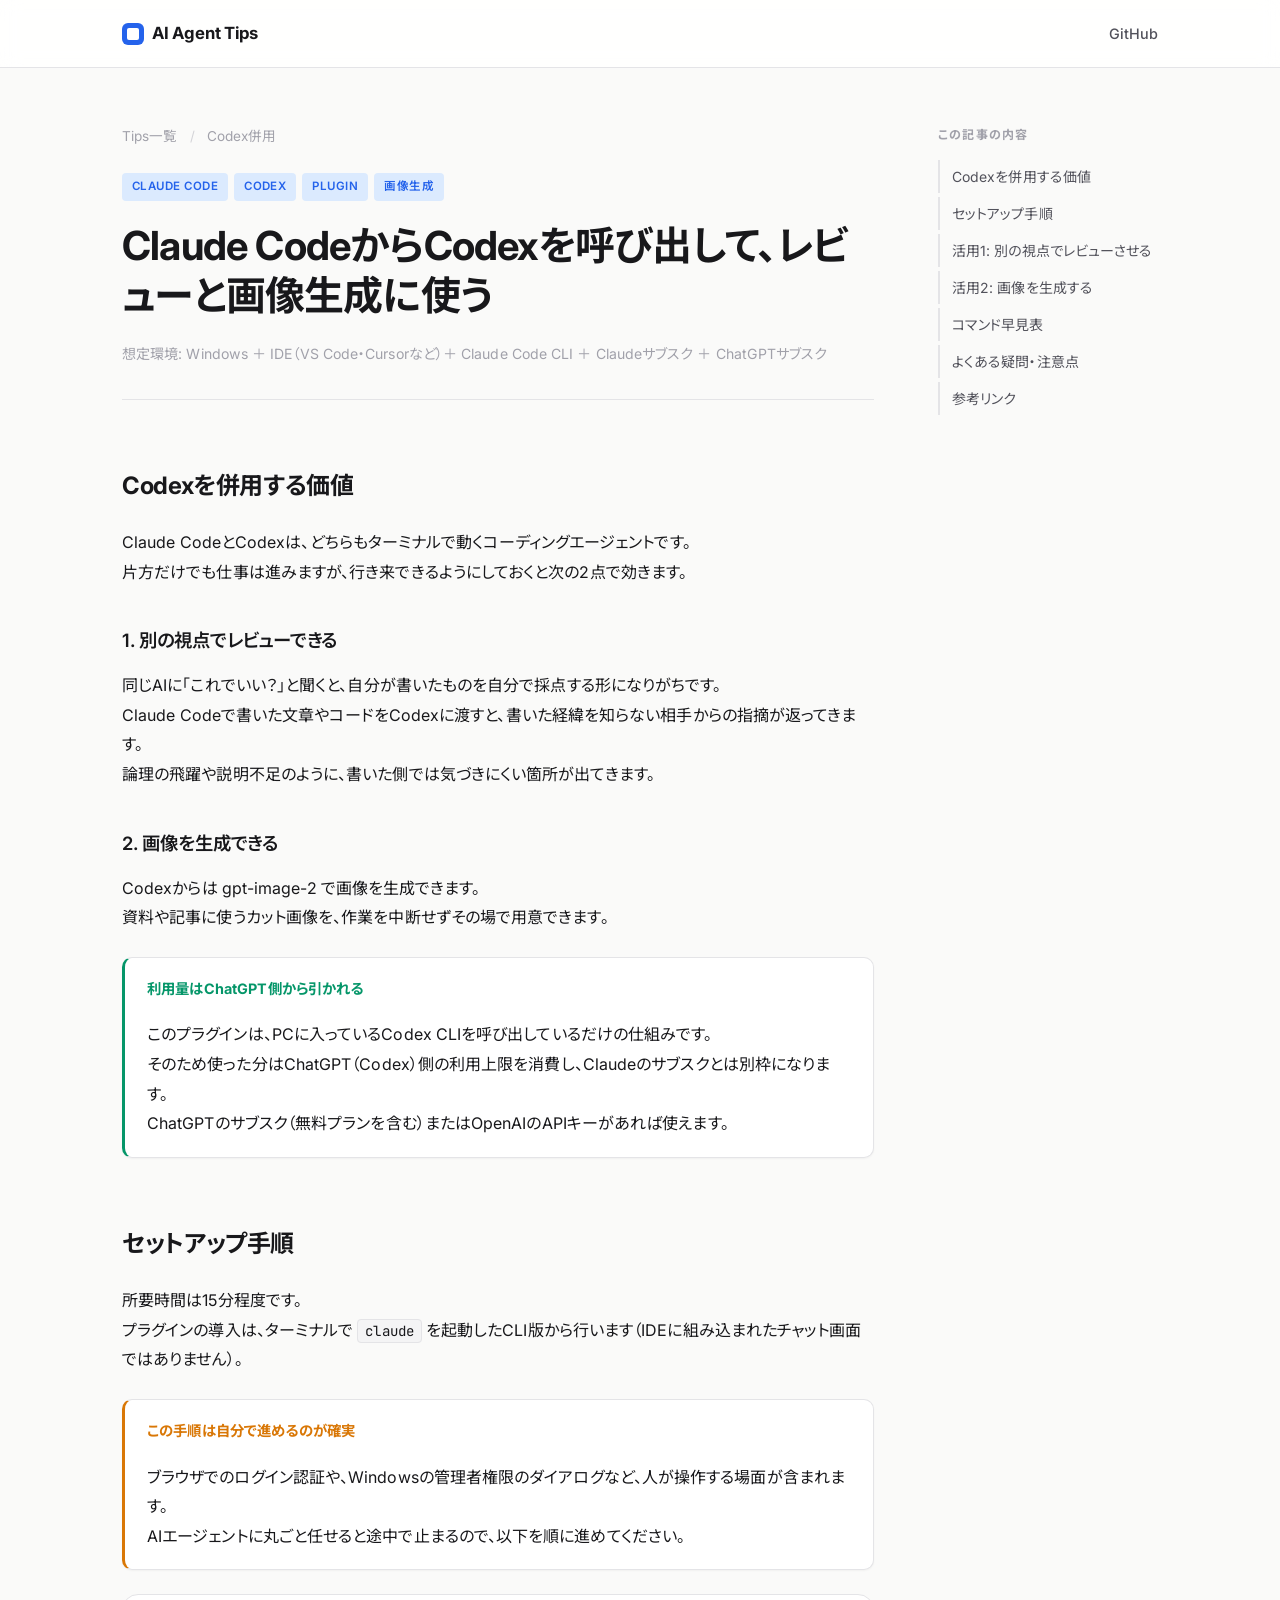
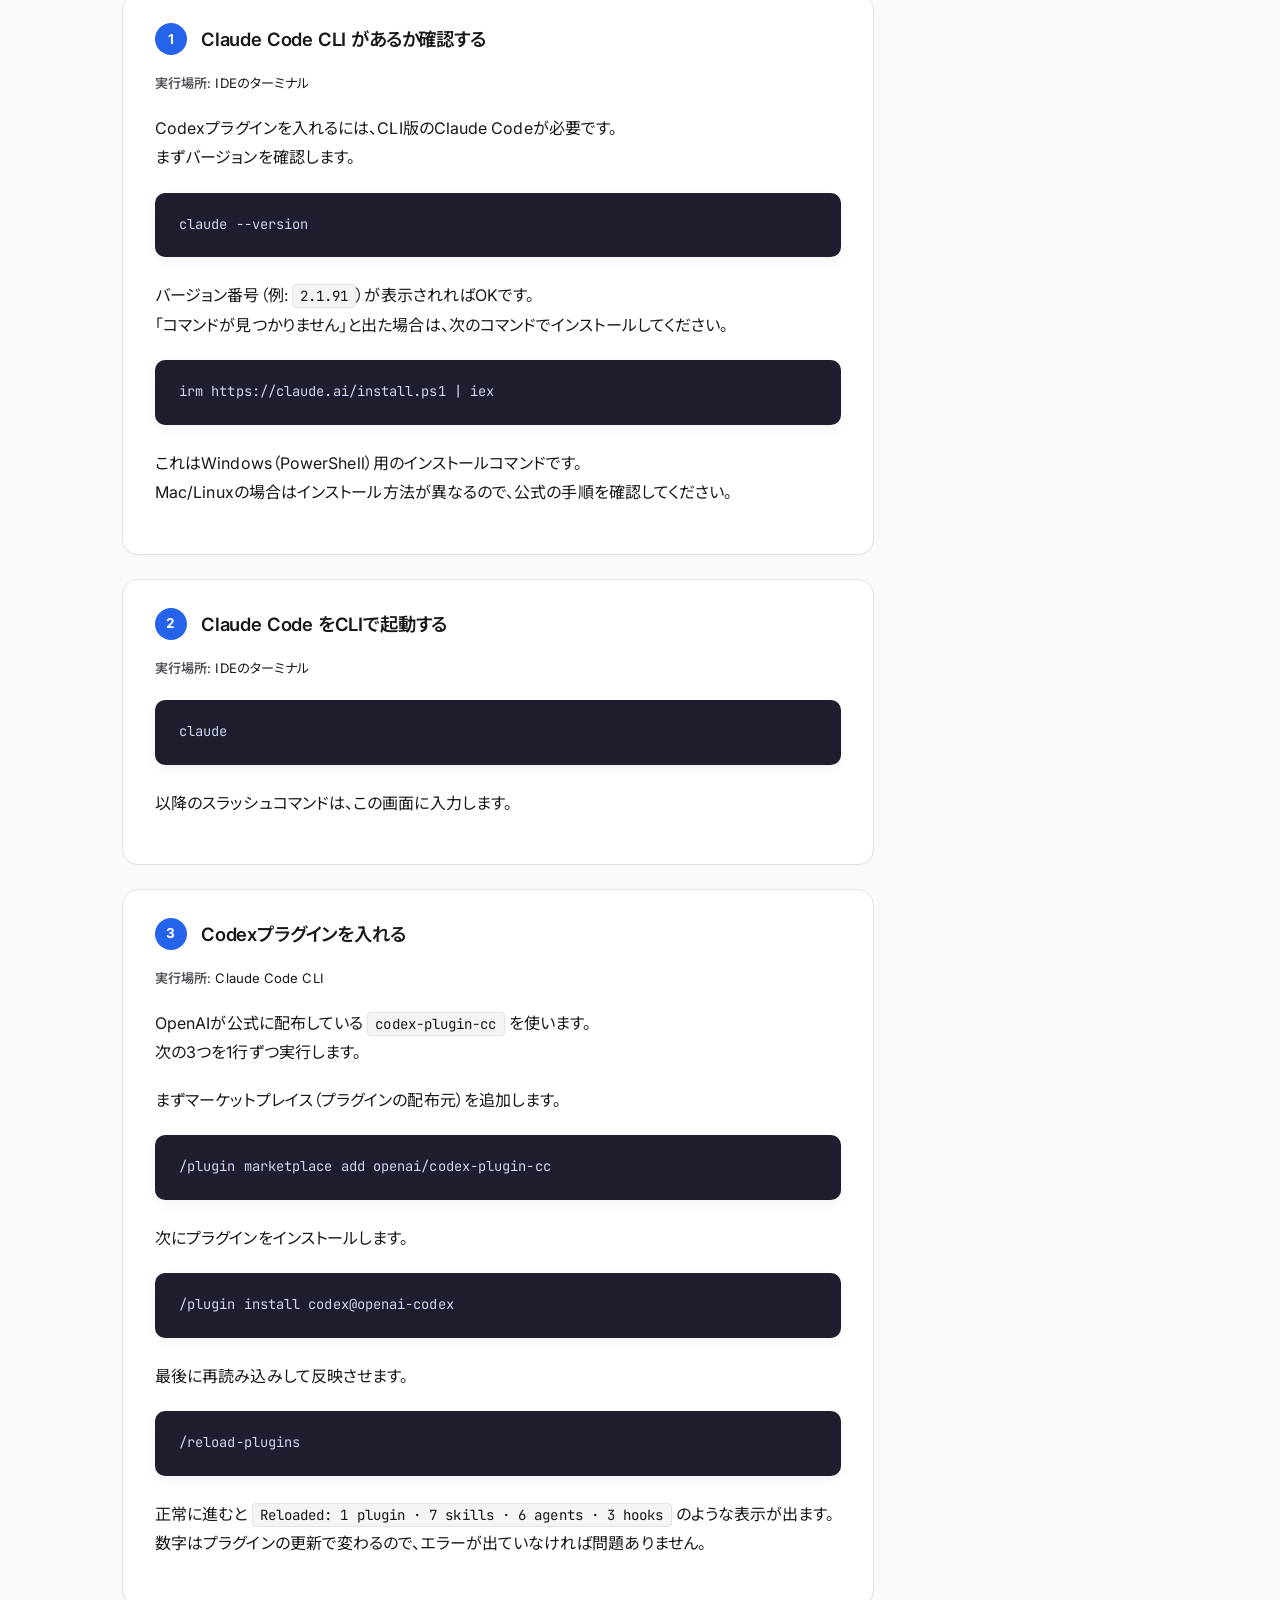
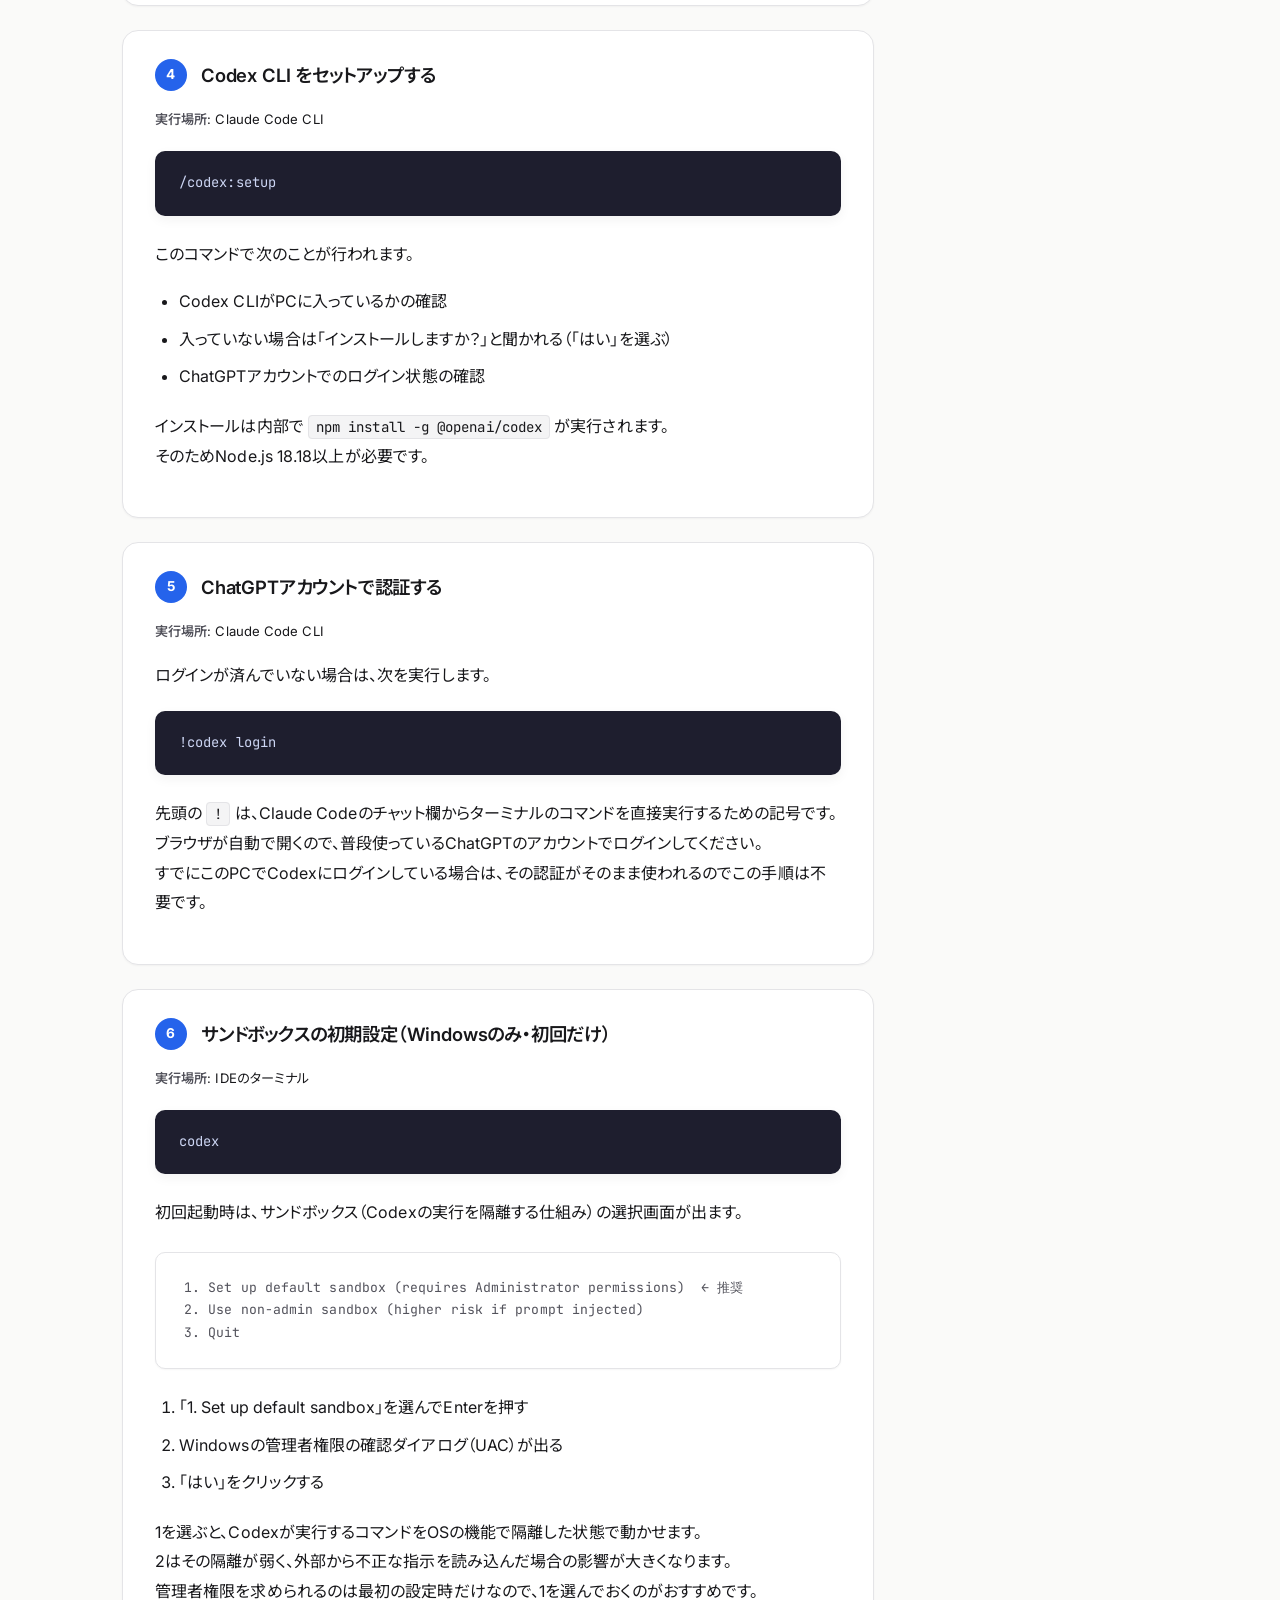
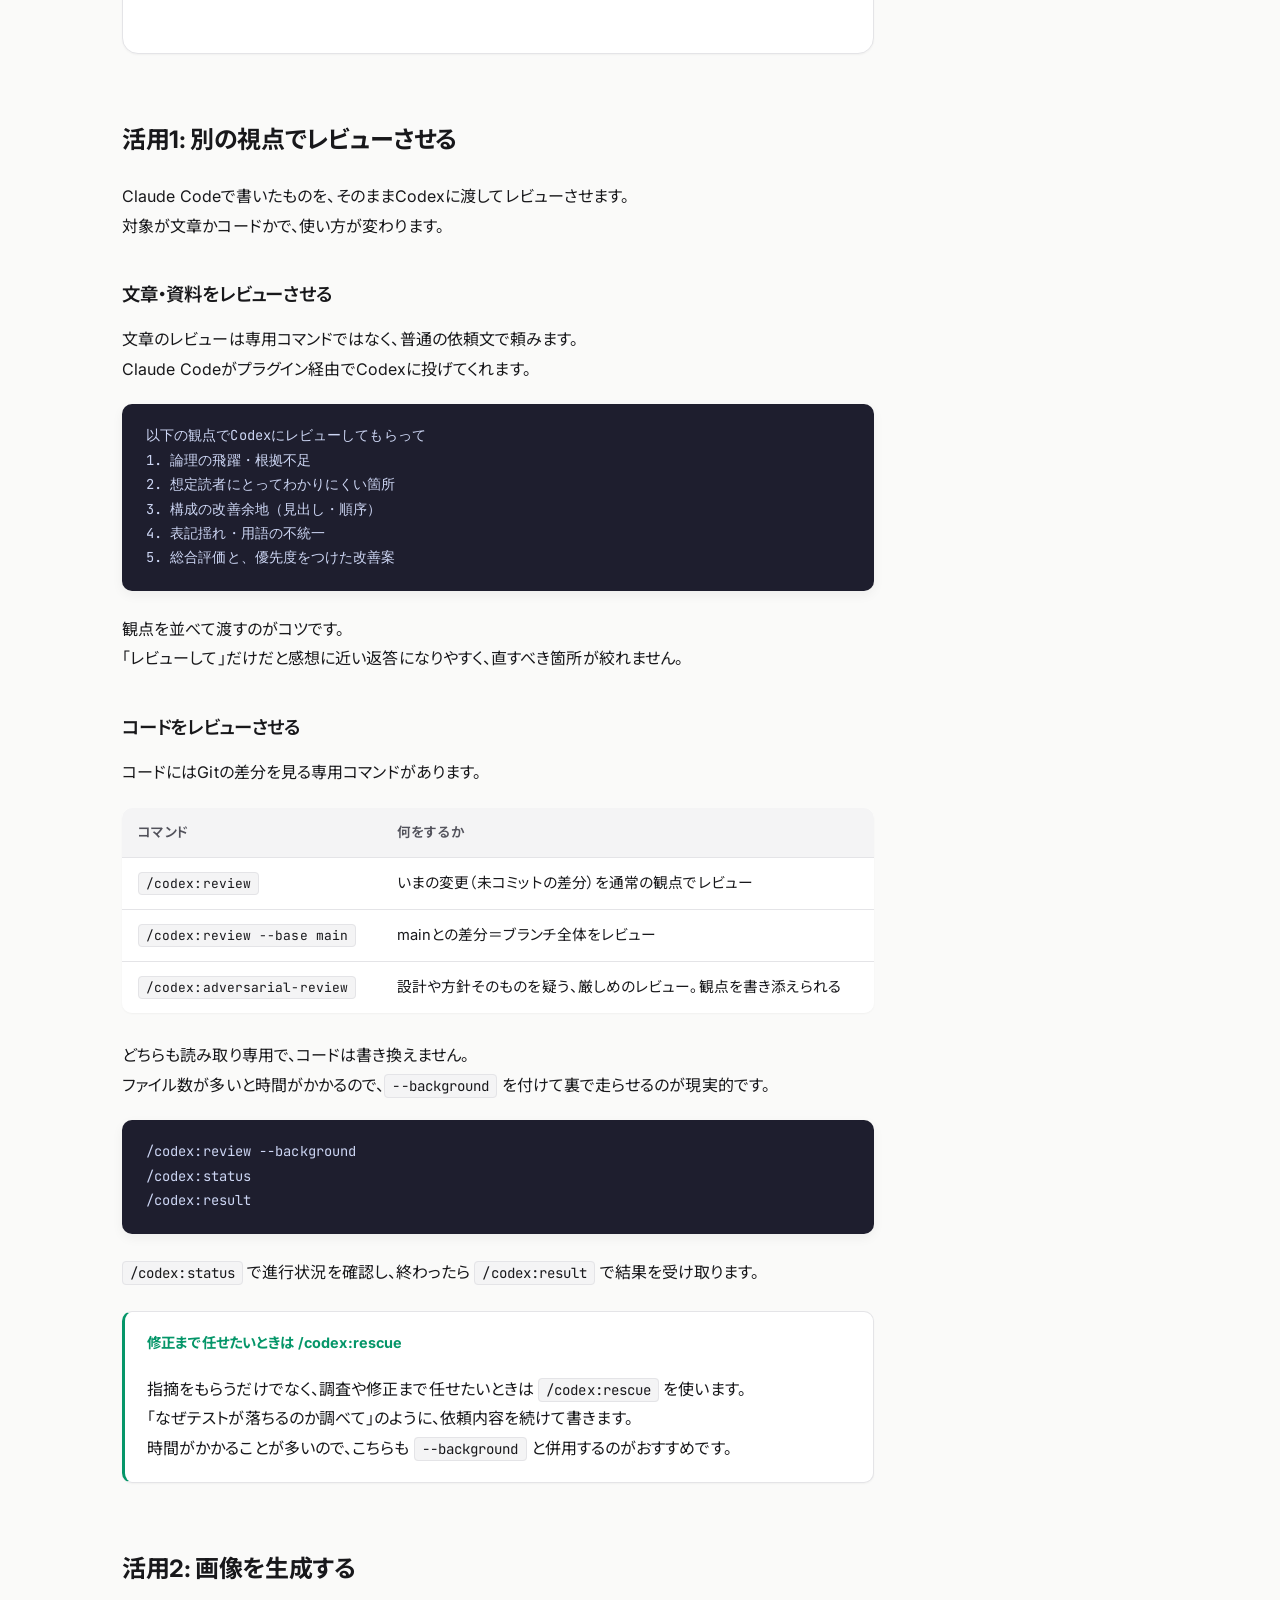
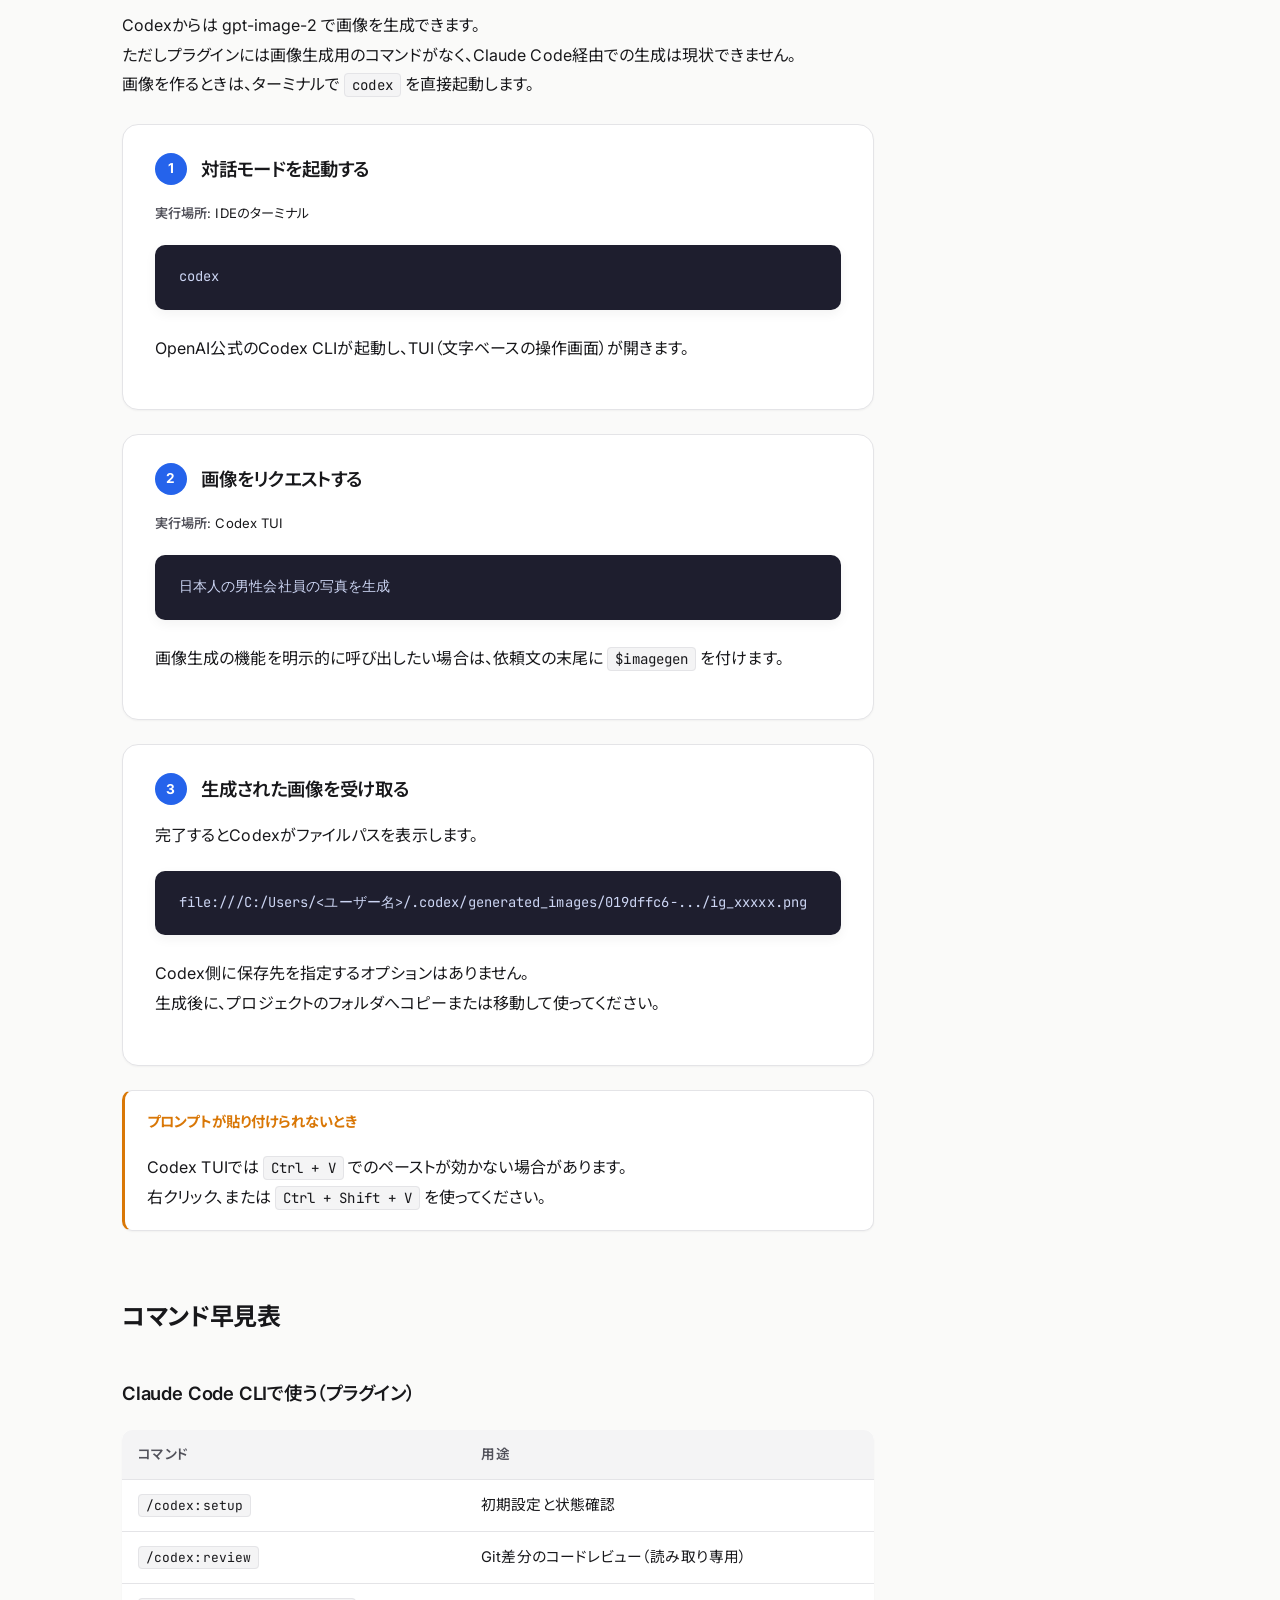
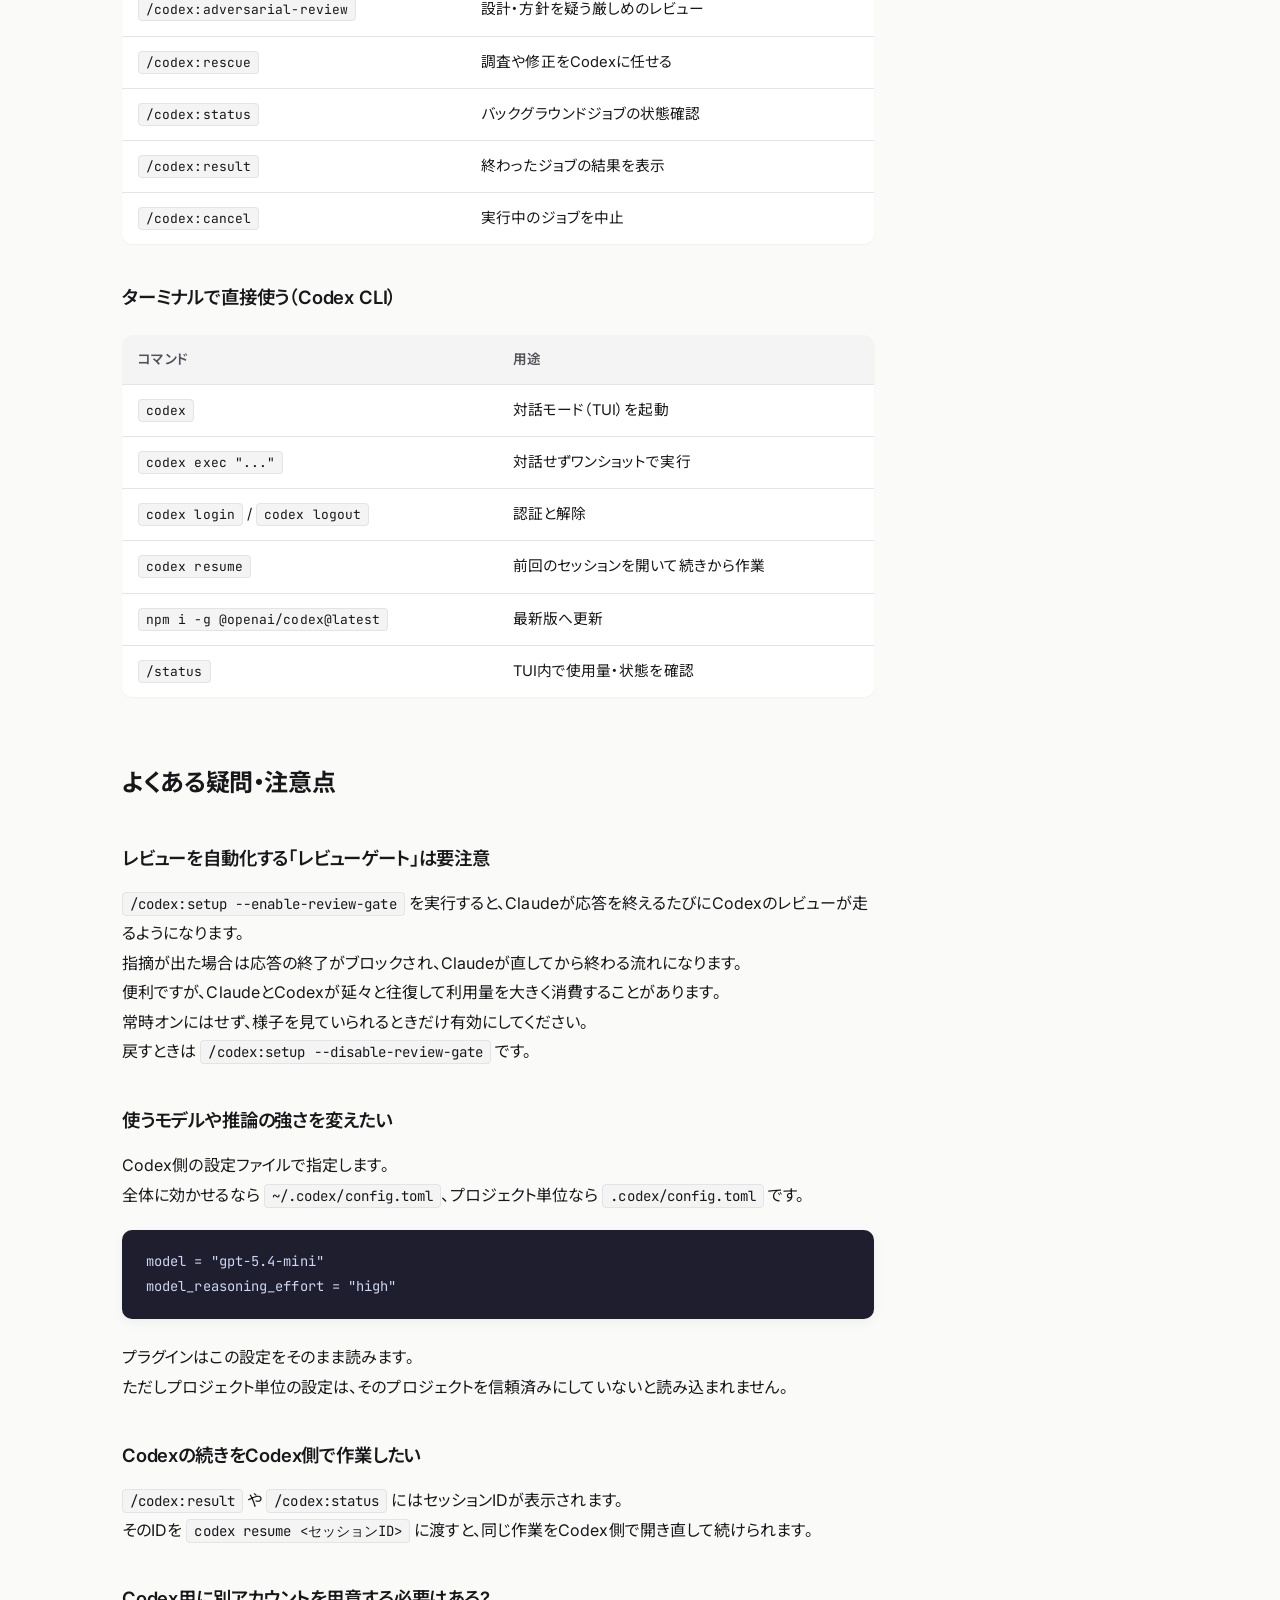
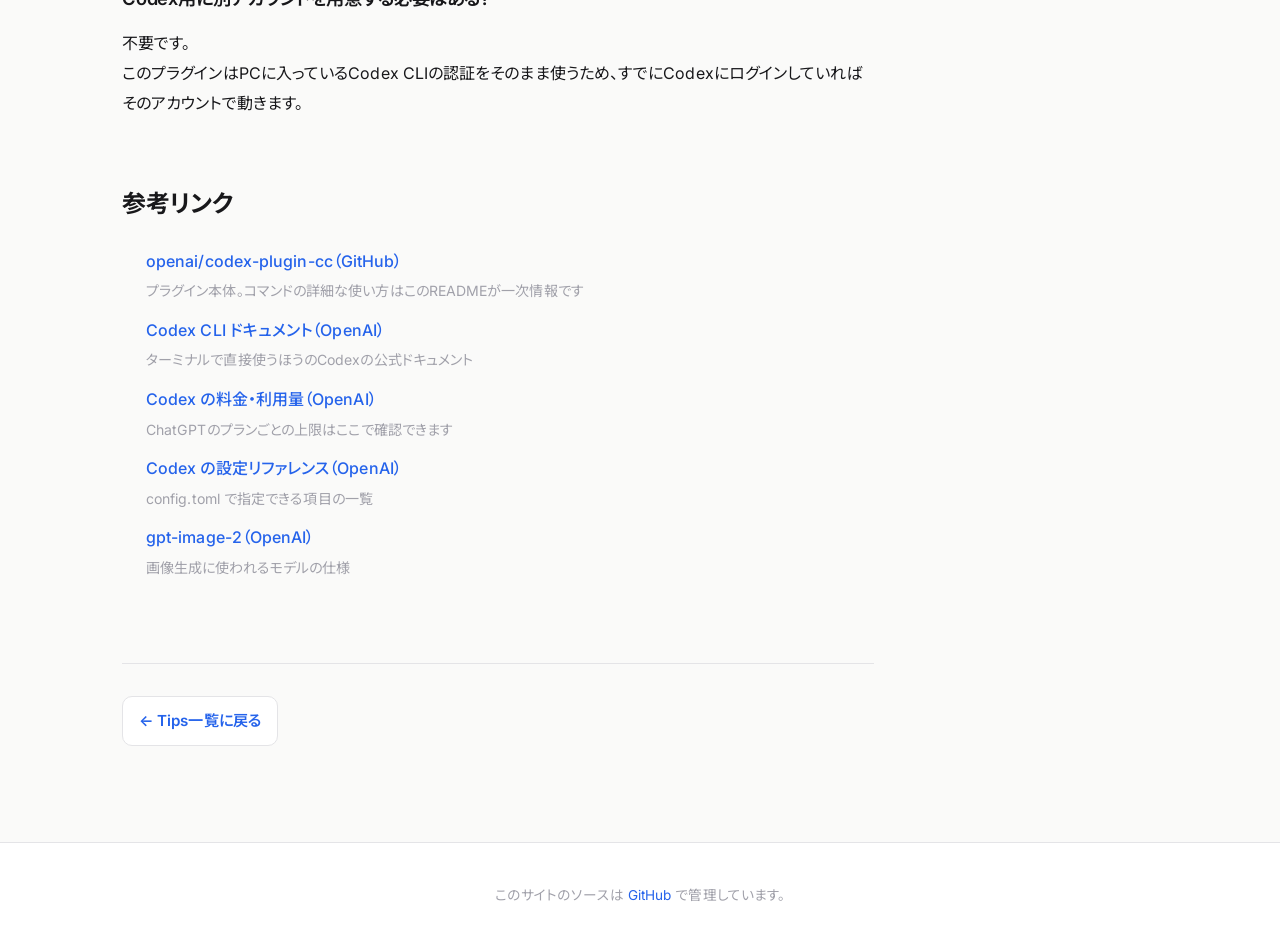
==== commit 76a1975c: "Keep the site out of search results, drop the remaining gradients - add <meta name="robots" content=" ====
--- a/codex/index.html
+++ b/codex/index.html
@@ -5,6 +5,7 @@
   <meta name="viewport" content="width=device-width, initial-scale=1.0">
   <title>Claude CodeからCodexを呼び出して、レビューと画像生成に使う — AI Agent Tips</title>
   <meta name="description" content="OpenAI公式プラグイン codex-plugin-cc でClaude CodeからCodexを呼び出す手順と、別視点でのレビュー・gpt-image-2での画像生成の使い方。">
+  <meta name="robots" content="noindex, nofollow">
 
   <link rel="icon" type="image/png" href="../favicon.png">
   <link rel="apple-touch-icon" href="../favicon.png">
@@ -86,7 +87,7 @@
       display: inline-block;
       width: 22px;
       height: 22px;
-      background: linear-gradient(135deg, #2563eb 0%, #8b5cf6 100%);
+      background: var(--accent);
       border-radius: 6px;
       position: relative;
     }
@@ -335,7 +336,7 @@
       justify-content: center;
       width: 32px;
       height: 32px;
-      background: linear-gradient(135deg, #2563eb 0%, #8b5cf6 100%);
+      background: var(--accent);
       color: white;
       border-radius: 50%;
       font-size: 0.85rem;
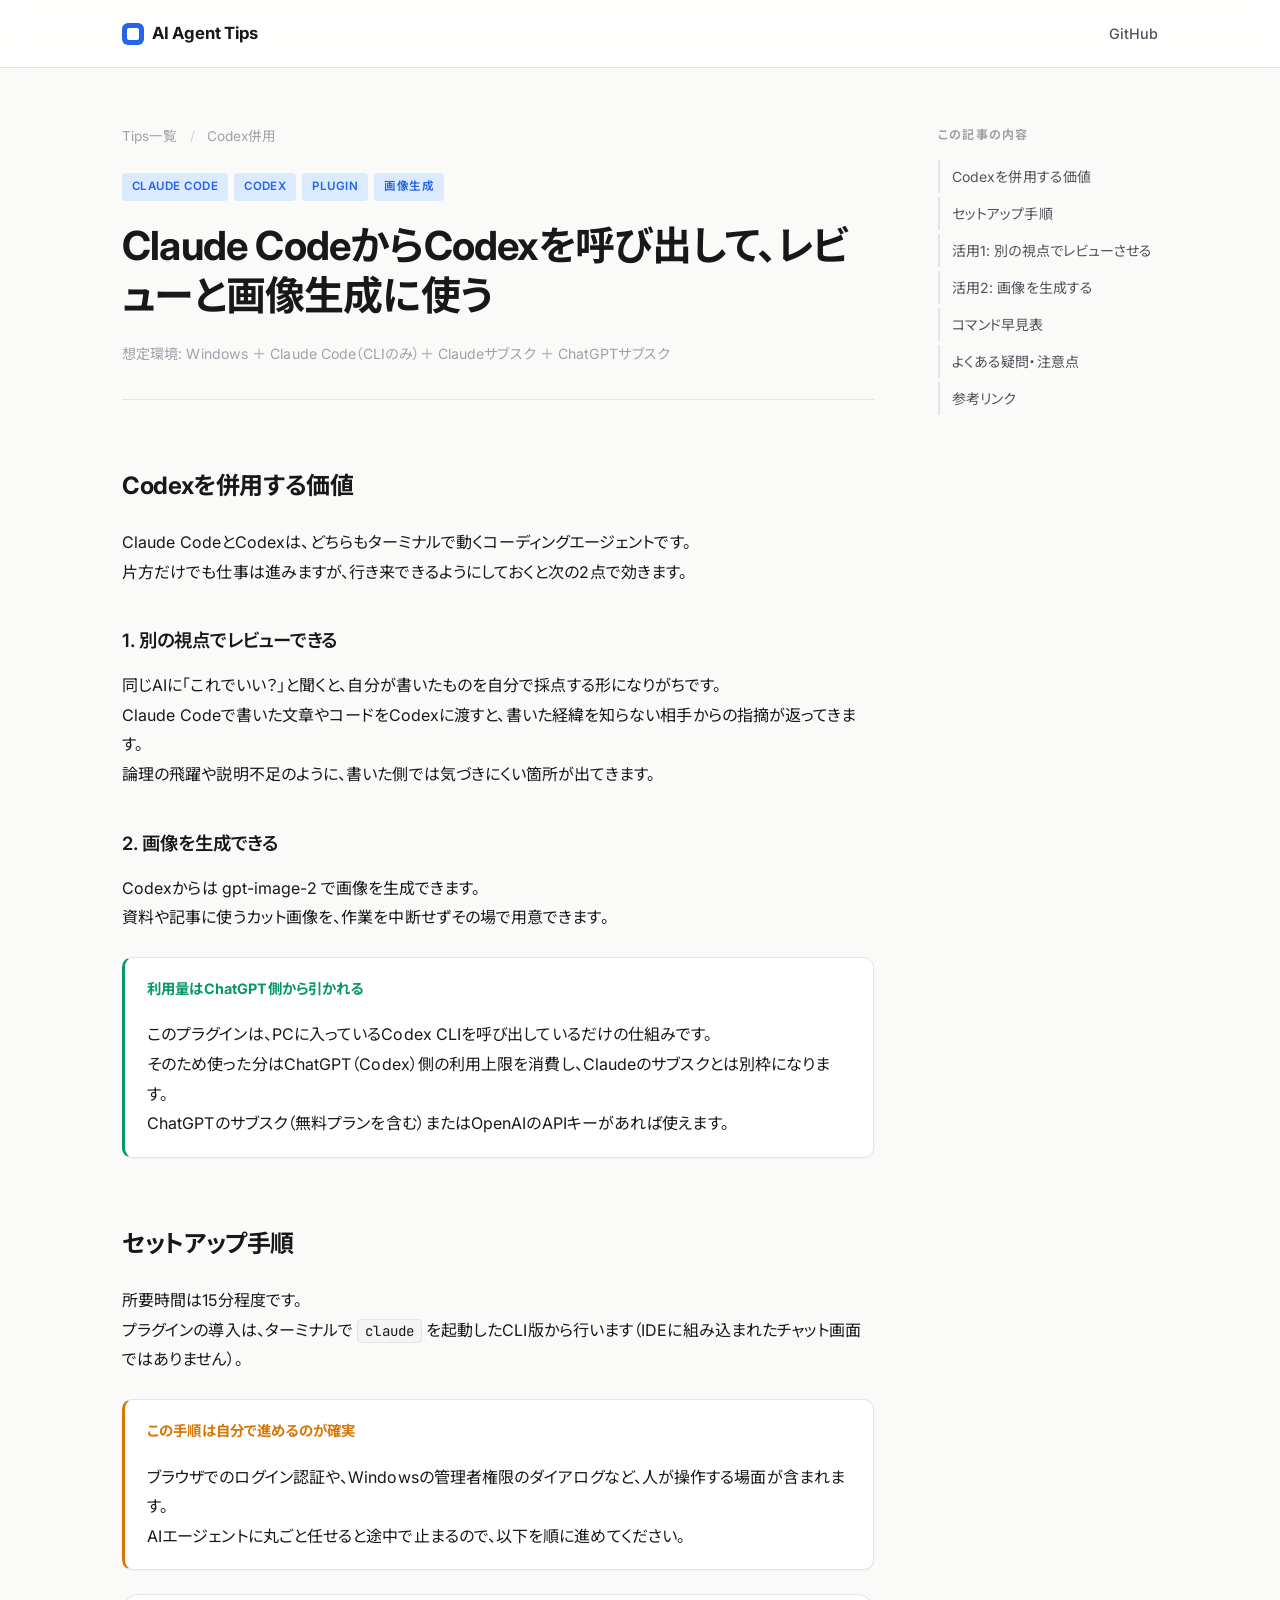
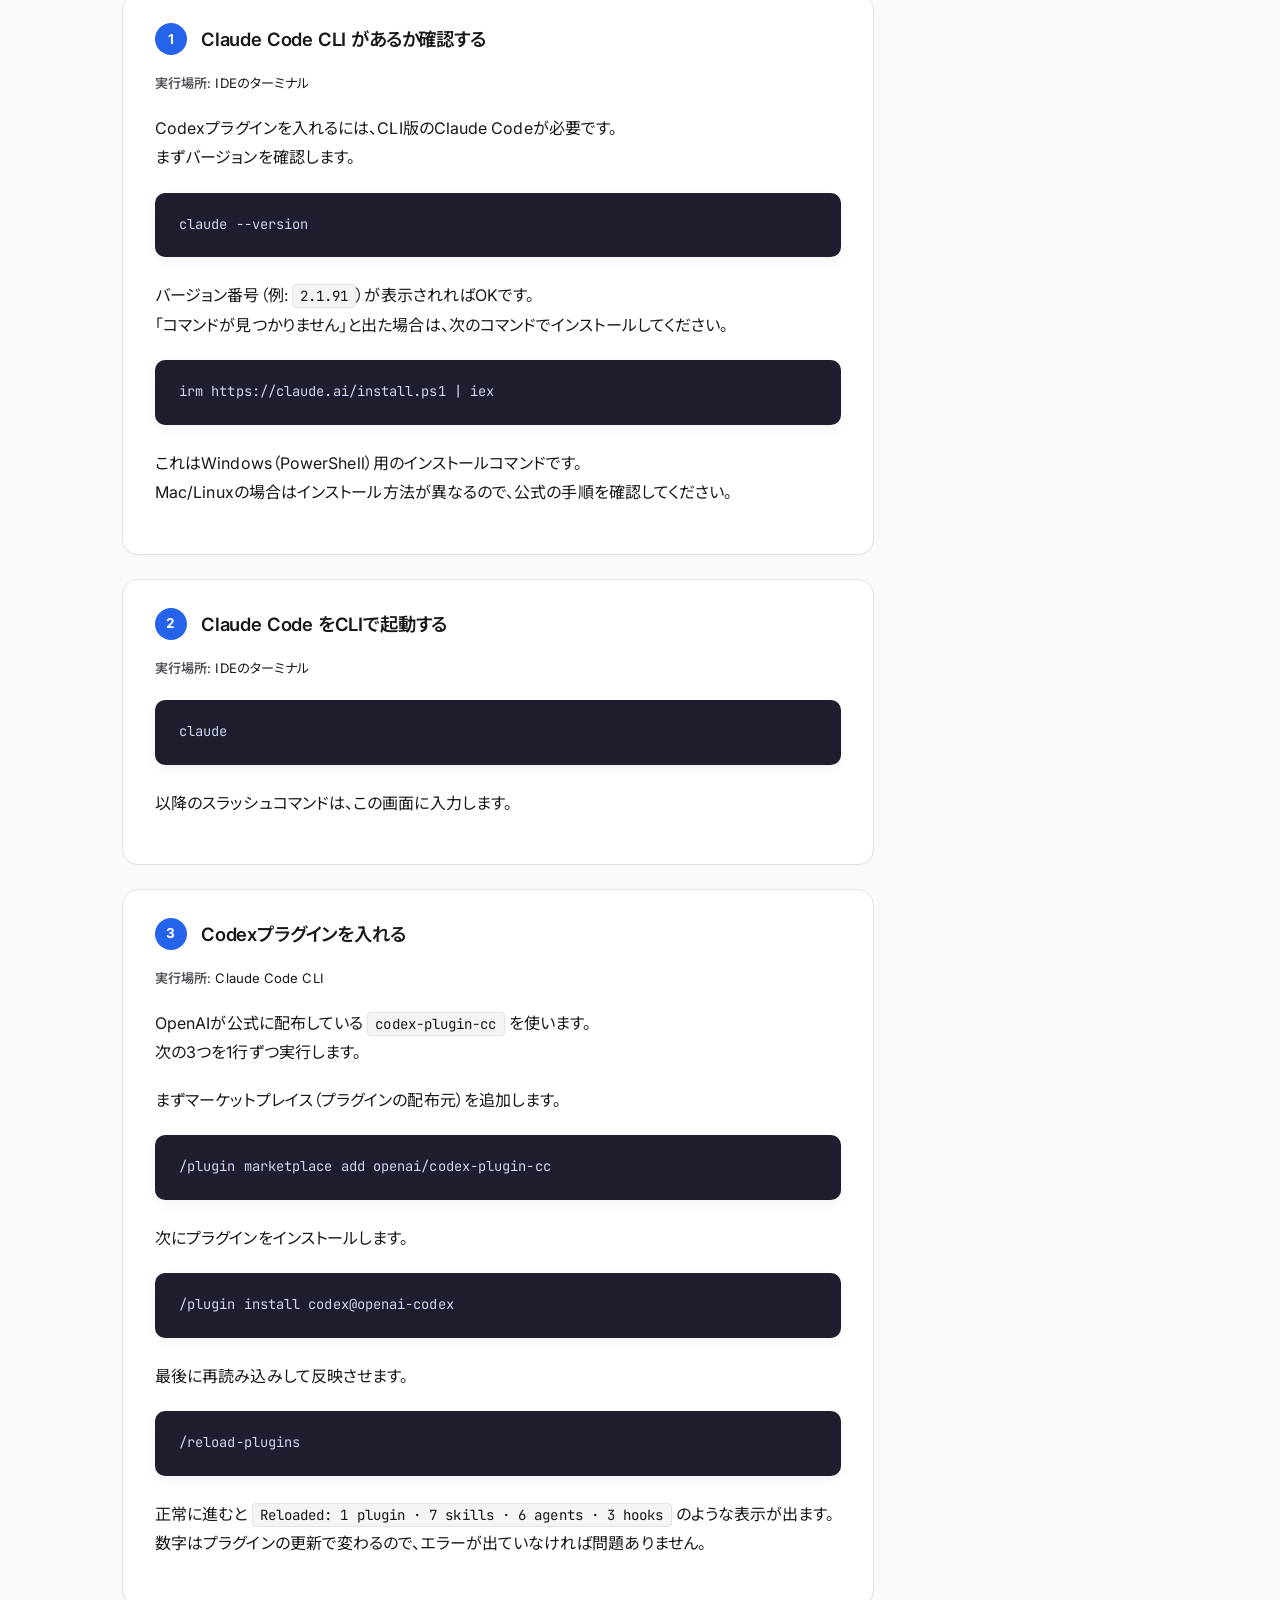
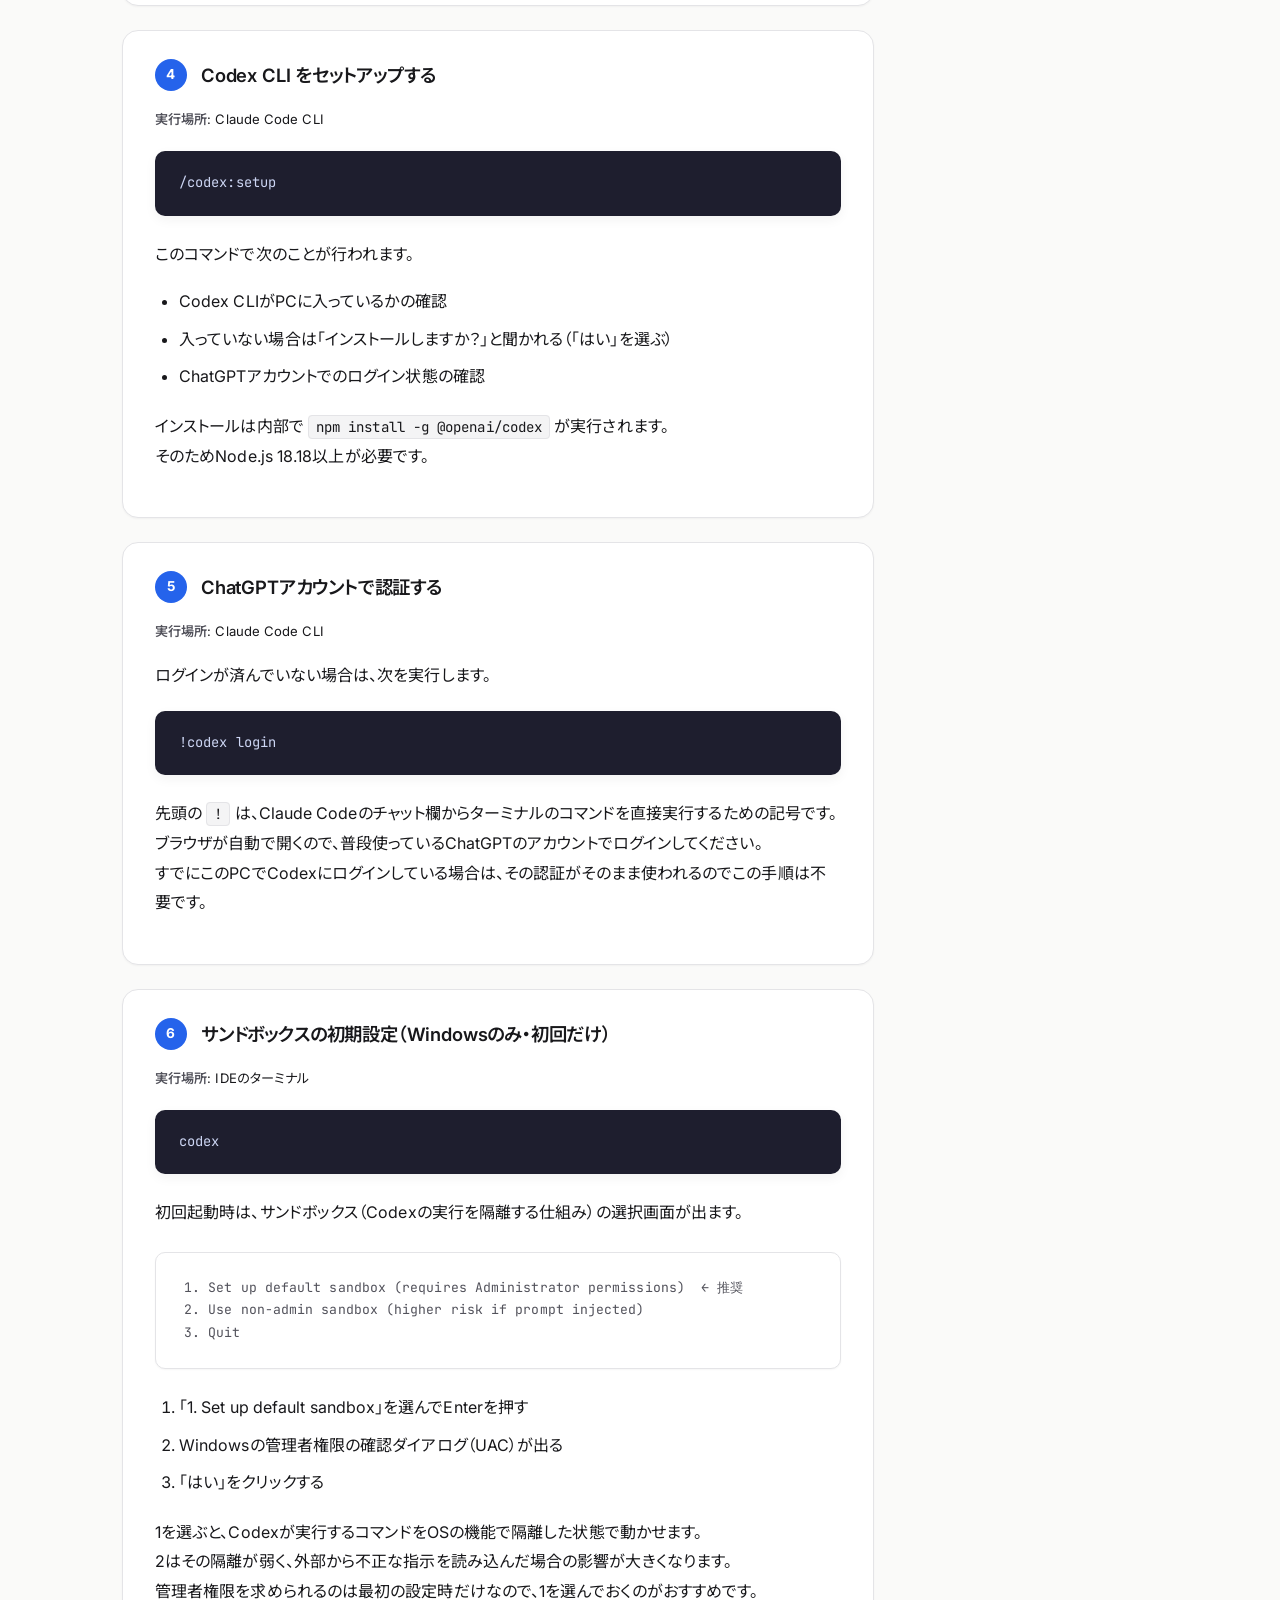
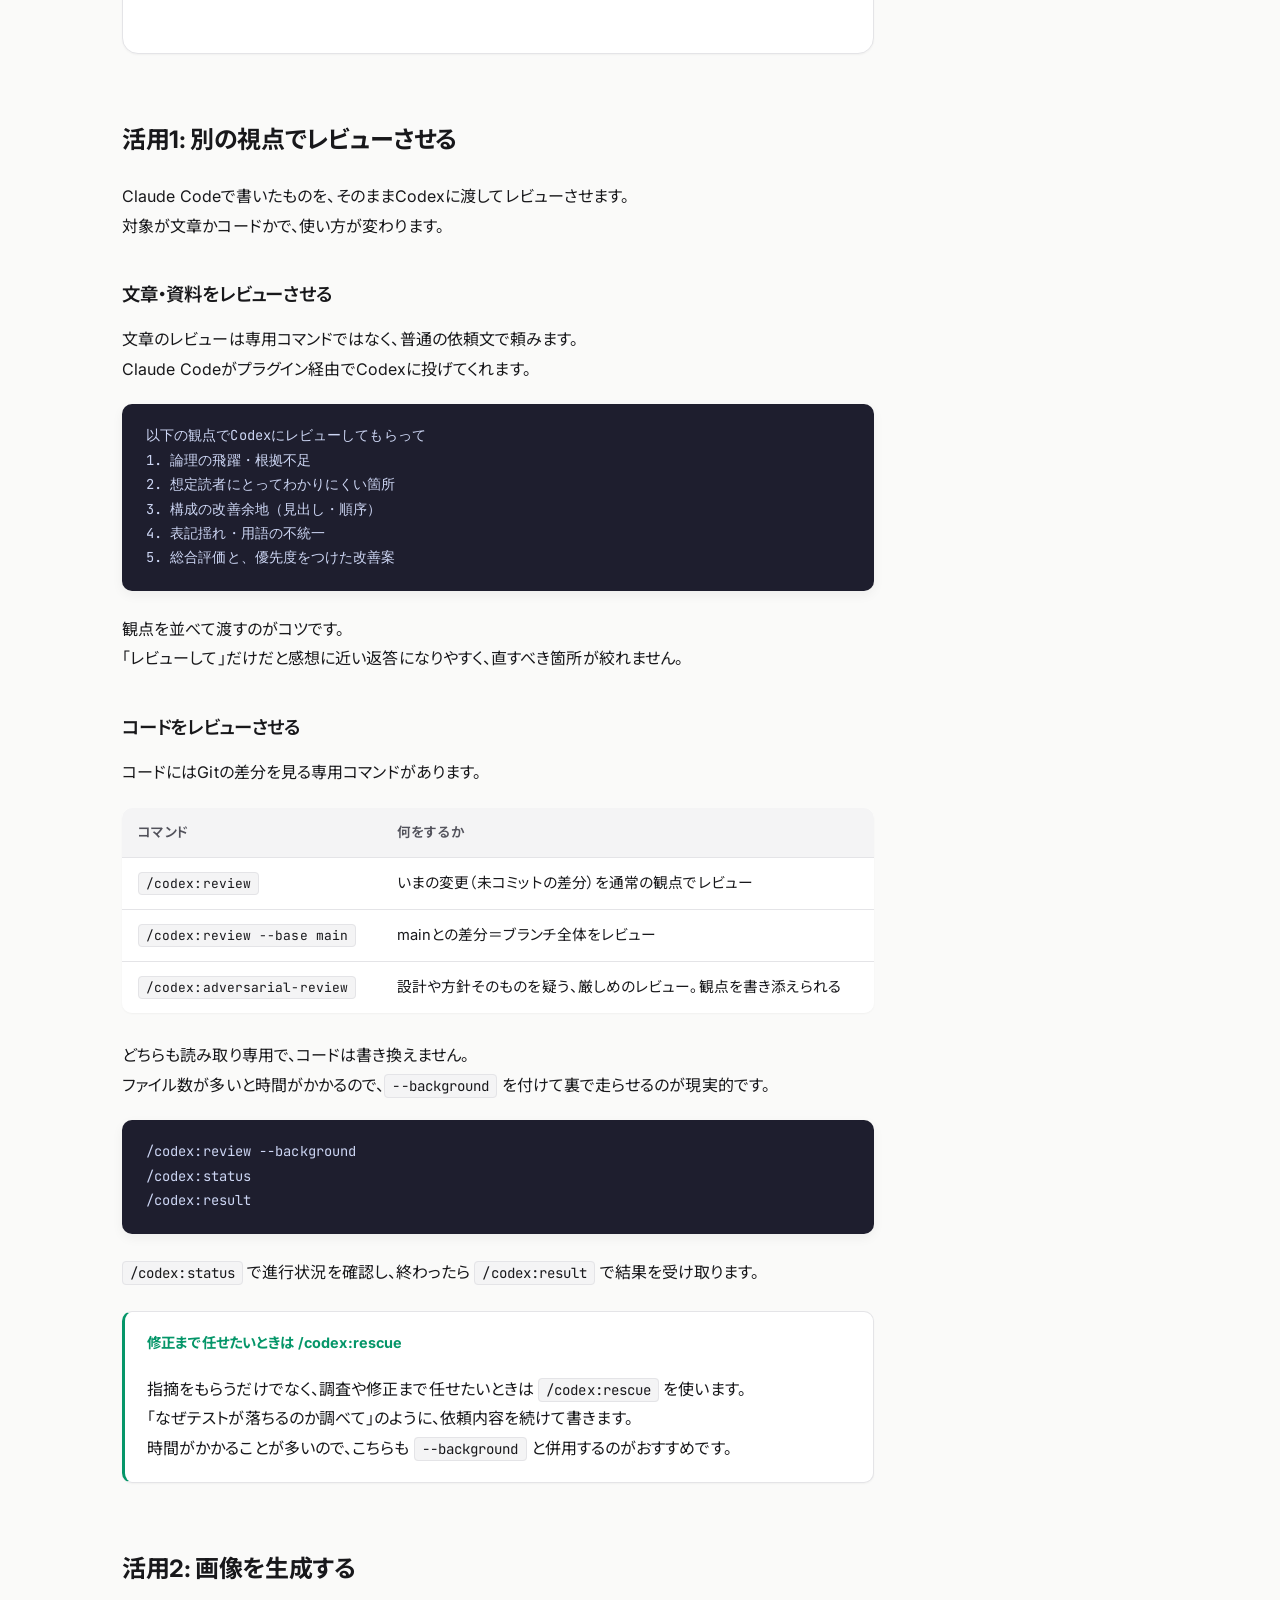
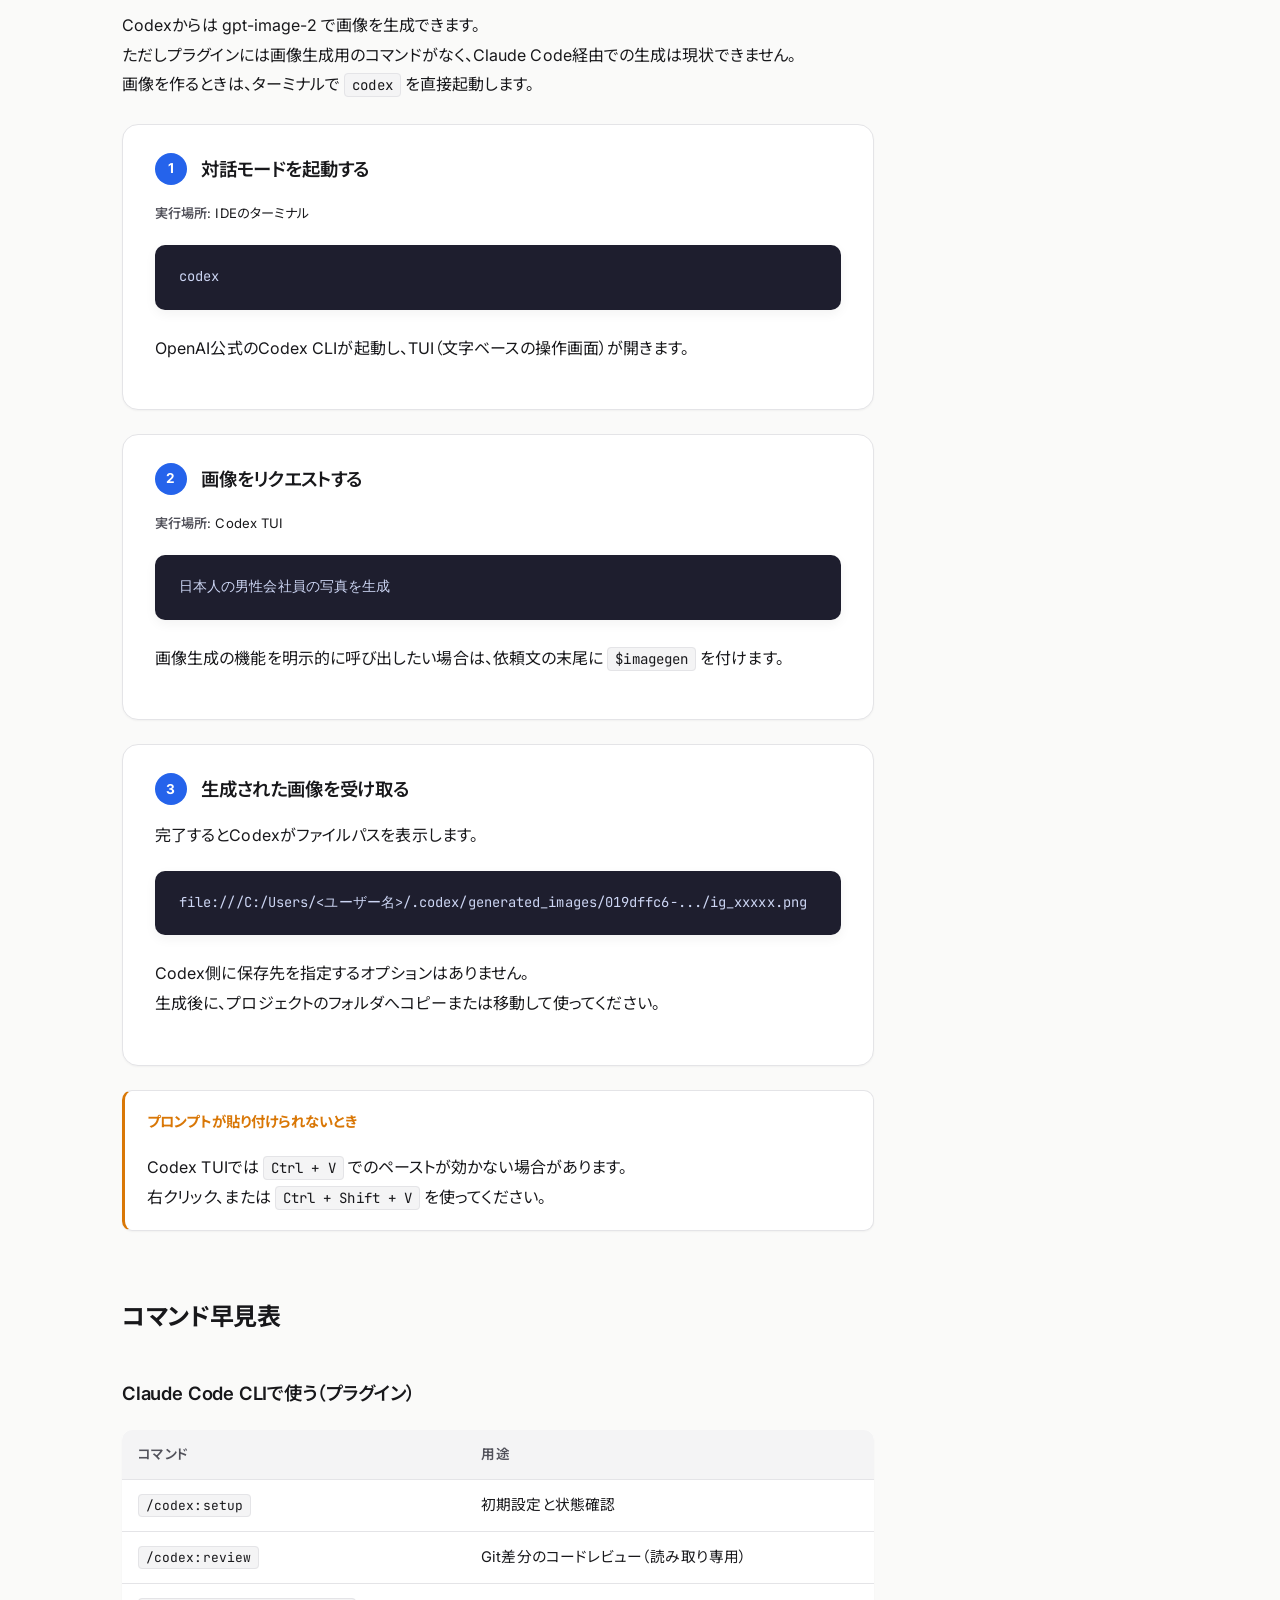
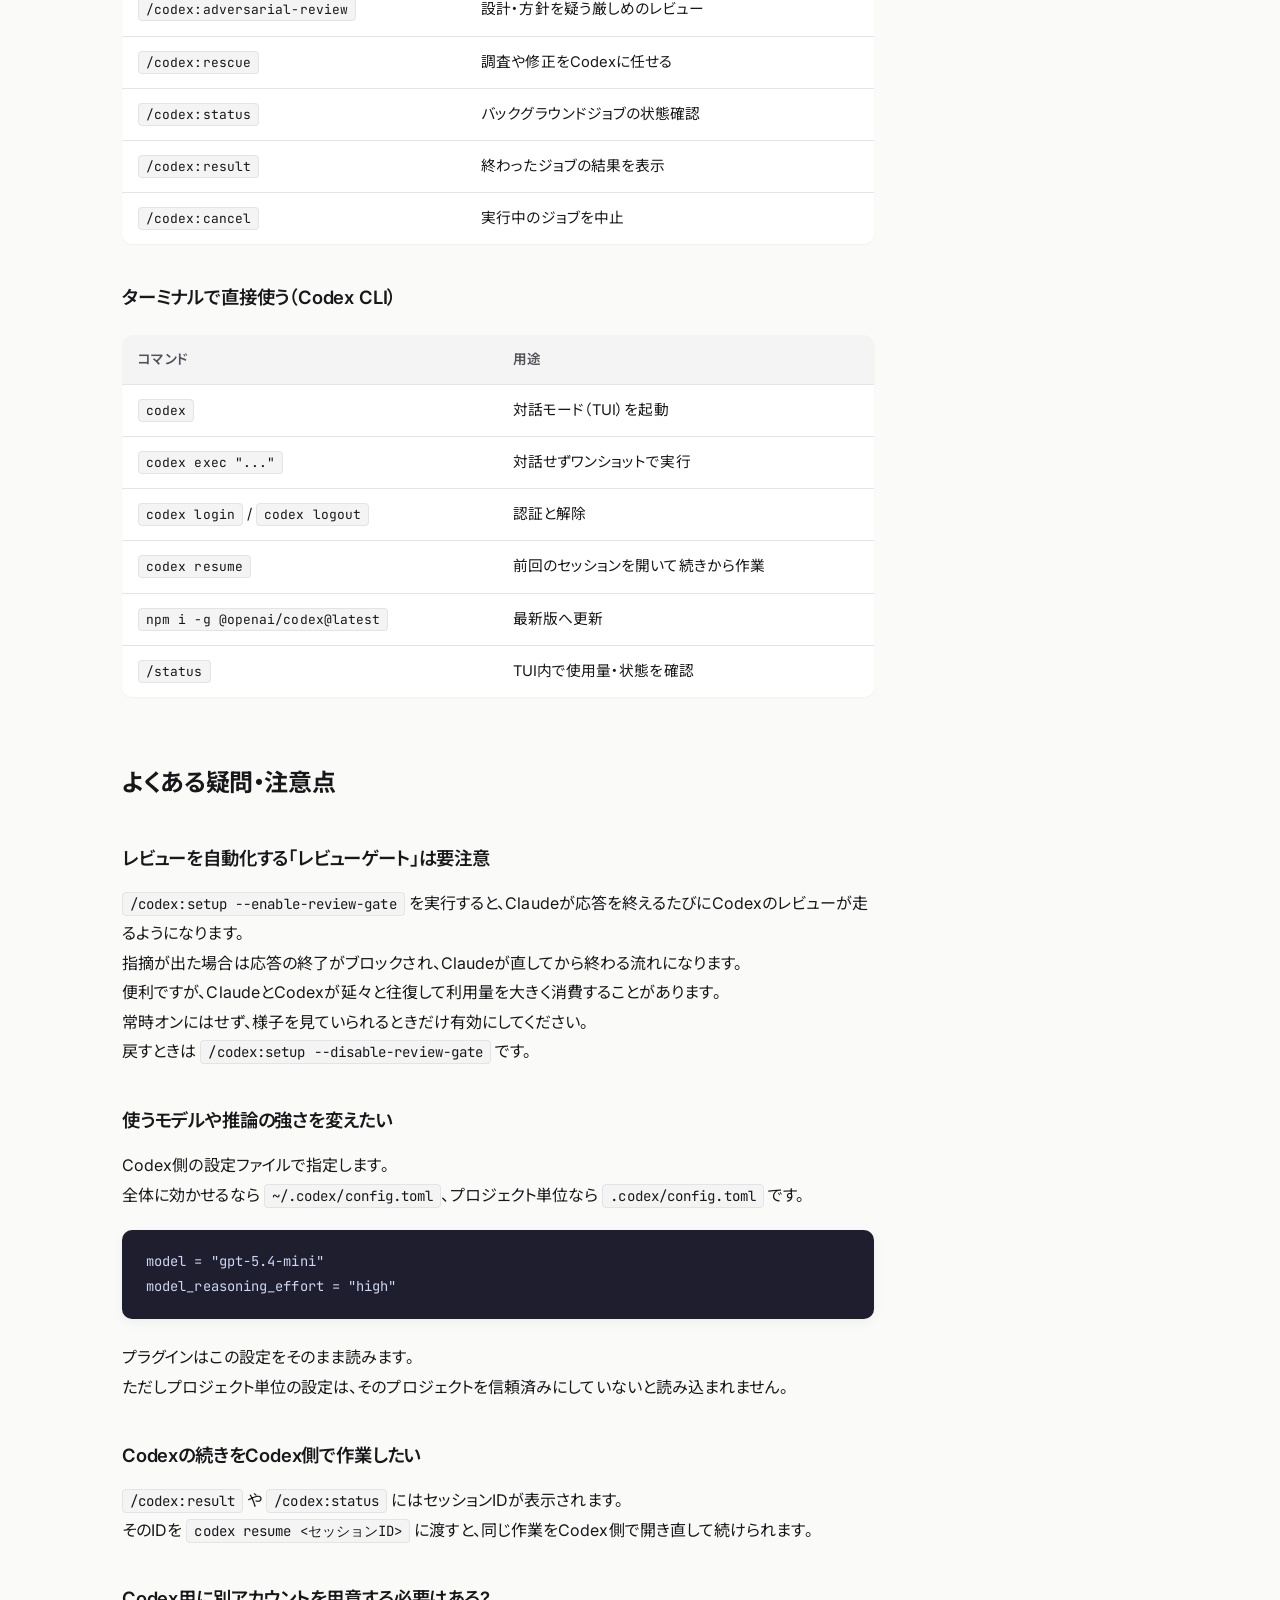
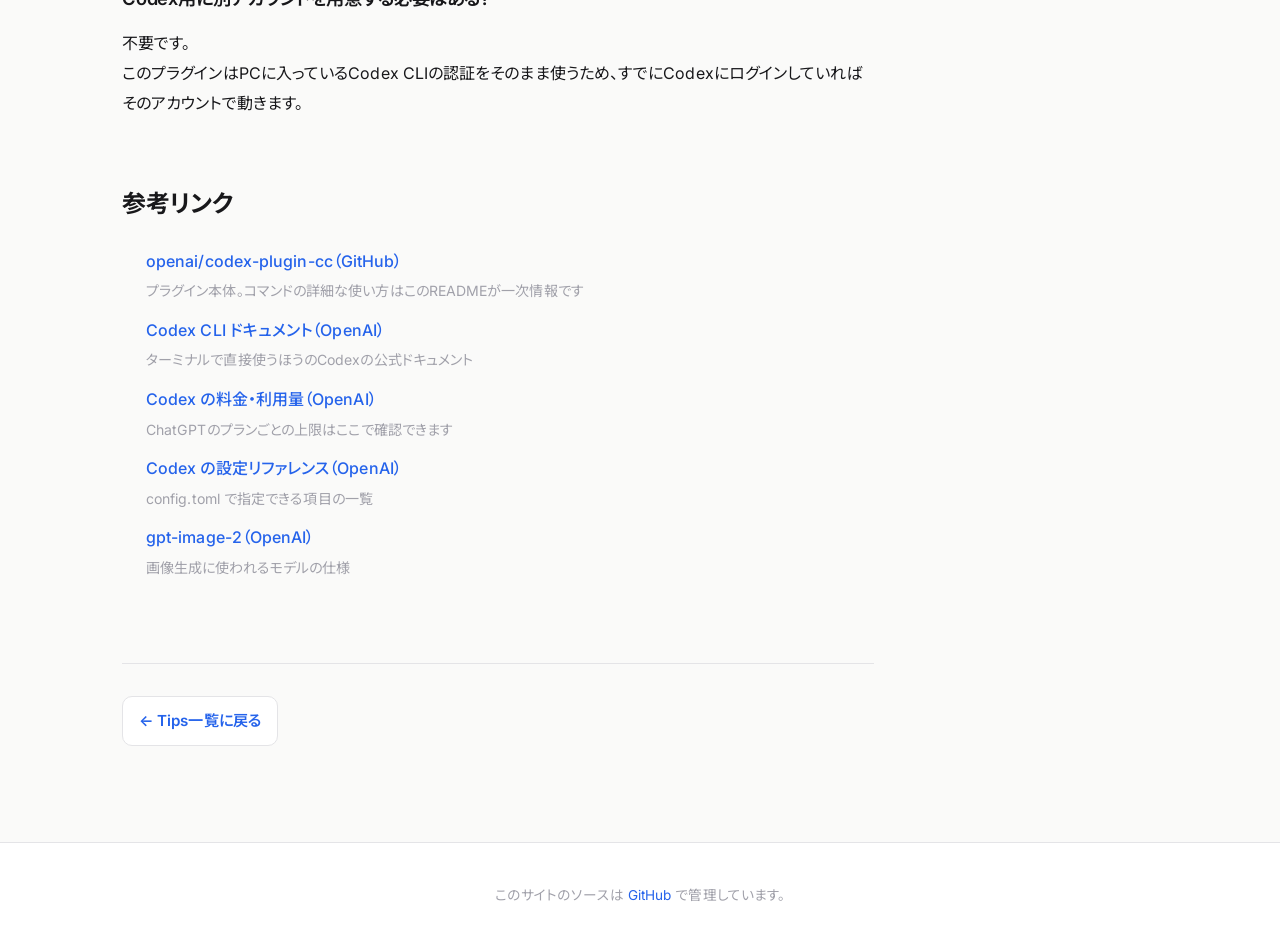
==== commit 16edd957: "Unify the environment line, move the idea list into the README - state the environment as "OS/editor" ====
--- a/codex/index.html
+++ b/codex/index.html
@@ -586,7 +586,7 @@
         </div>
         <h1 class="article-title">Claude CodeからCodexを呼び出して、レビューと画像生成に使う</h1>
         <div class="article-meta">
-          <span class="article-meta-item">想定環境: Windows ＋ IDE（VS Code・Cursorなど）＋ Claude Code CLI ＋ Claudeサブスク ＋ ChatGPTサブスク</span>
+          <span class="article-meta-item">想定環境: Windows ＋ Claude Code（CLIのみ）＋ Claudeサブスク ＋ ChatGPTサブスク</span>
         </div>
       </header>
 
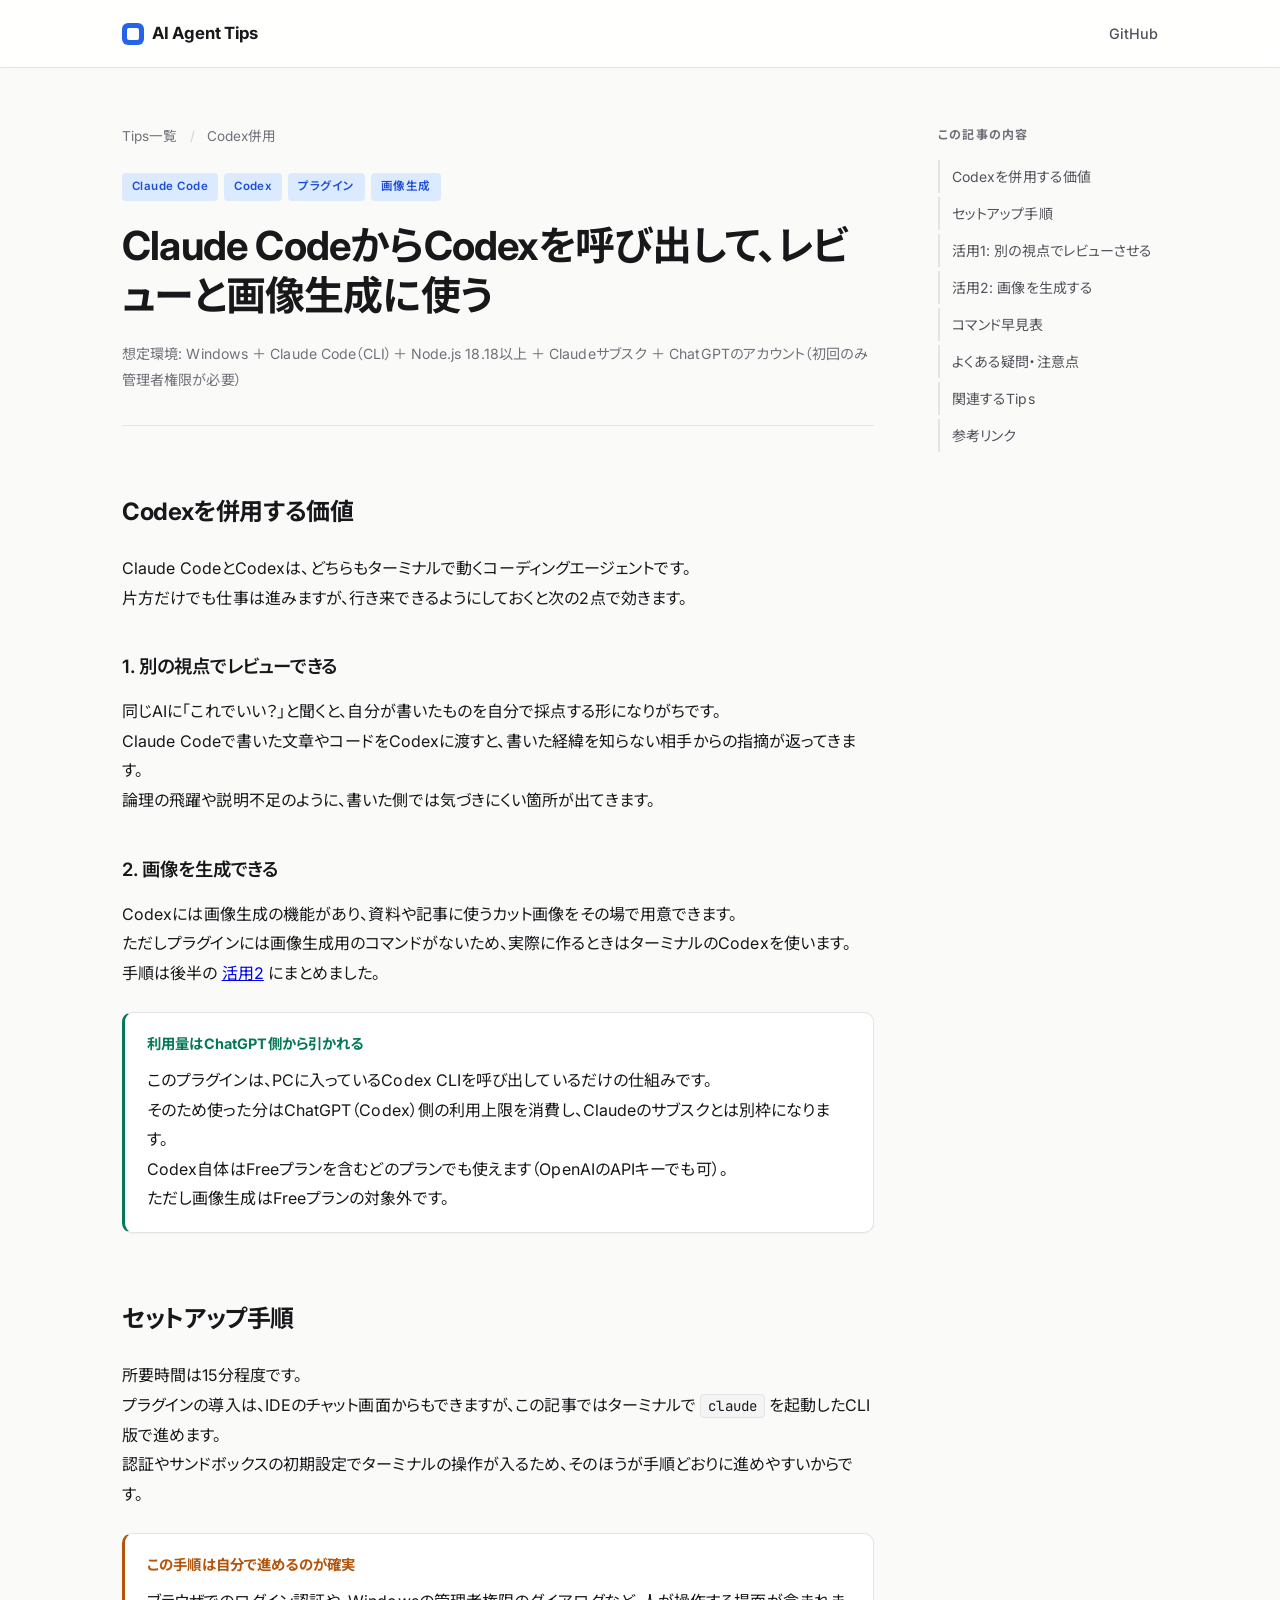
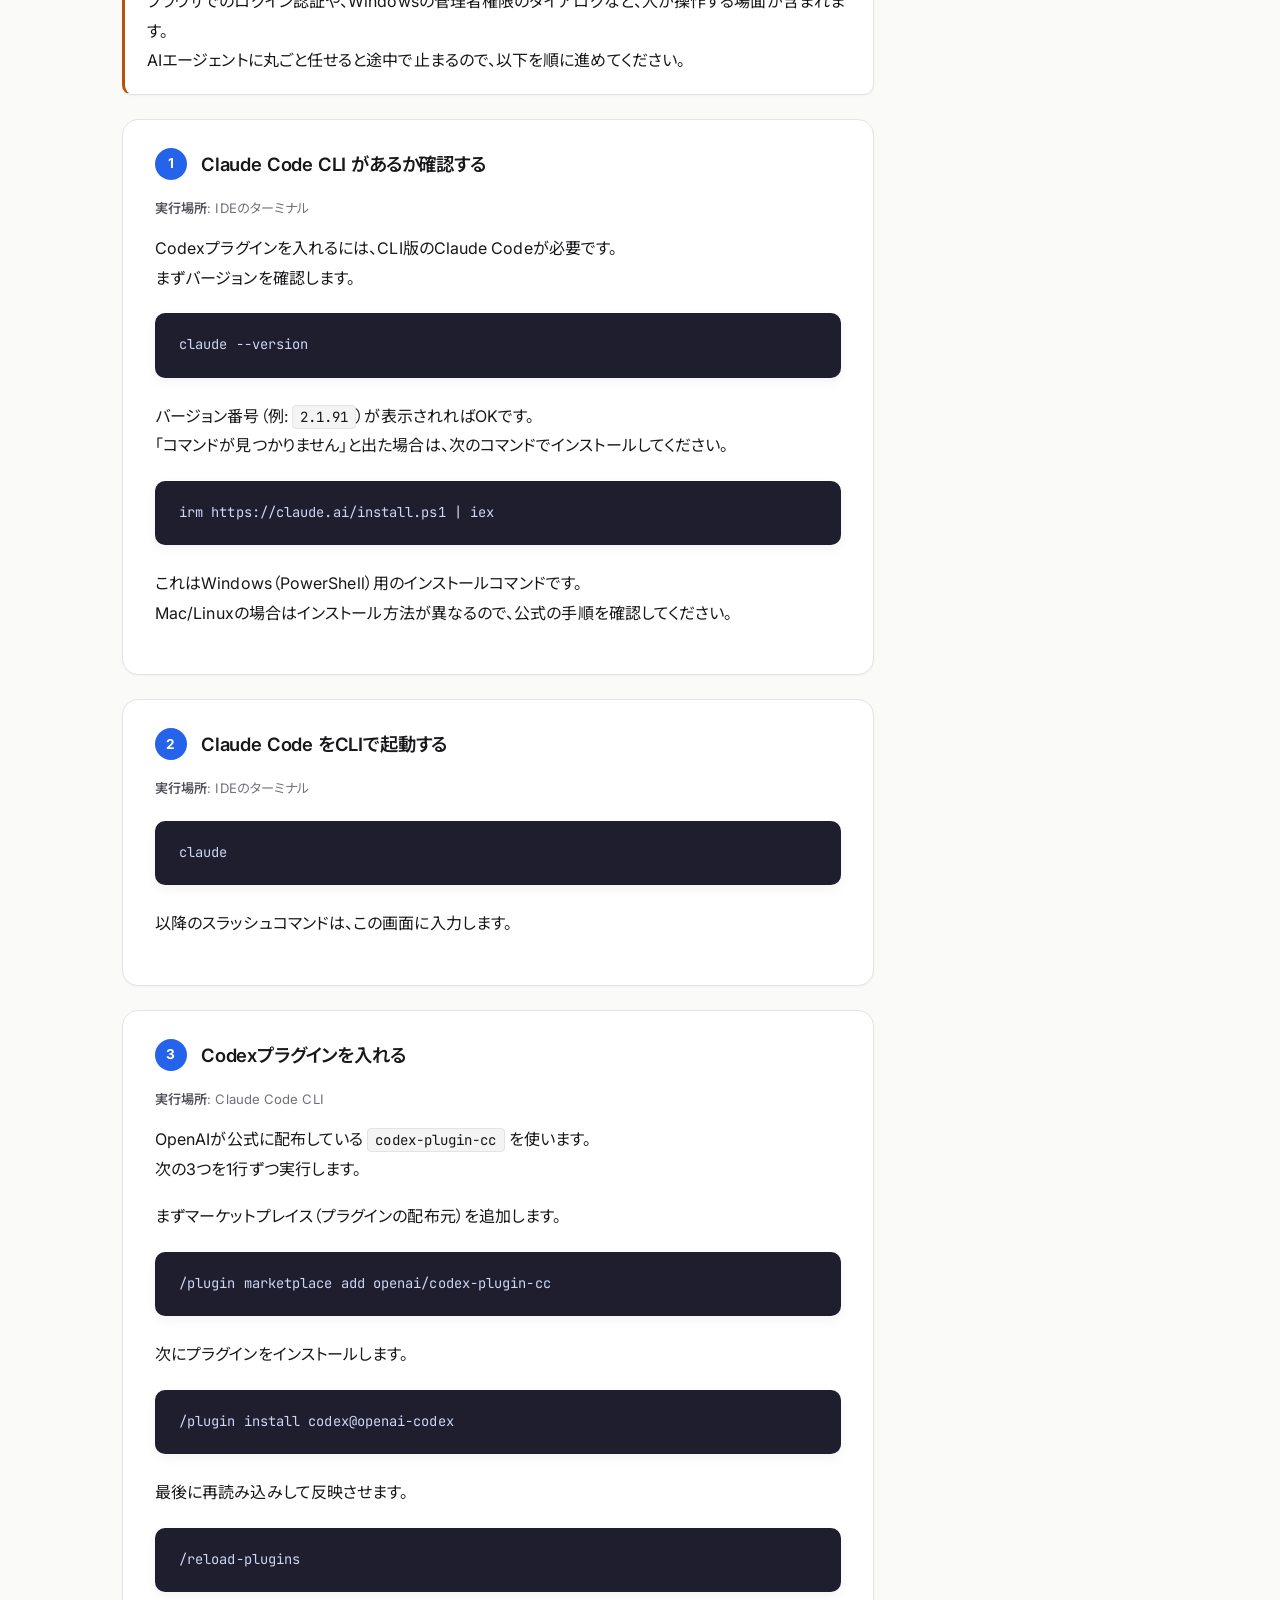
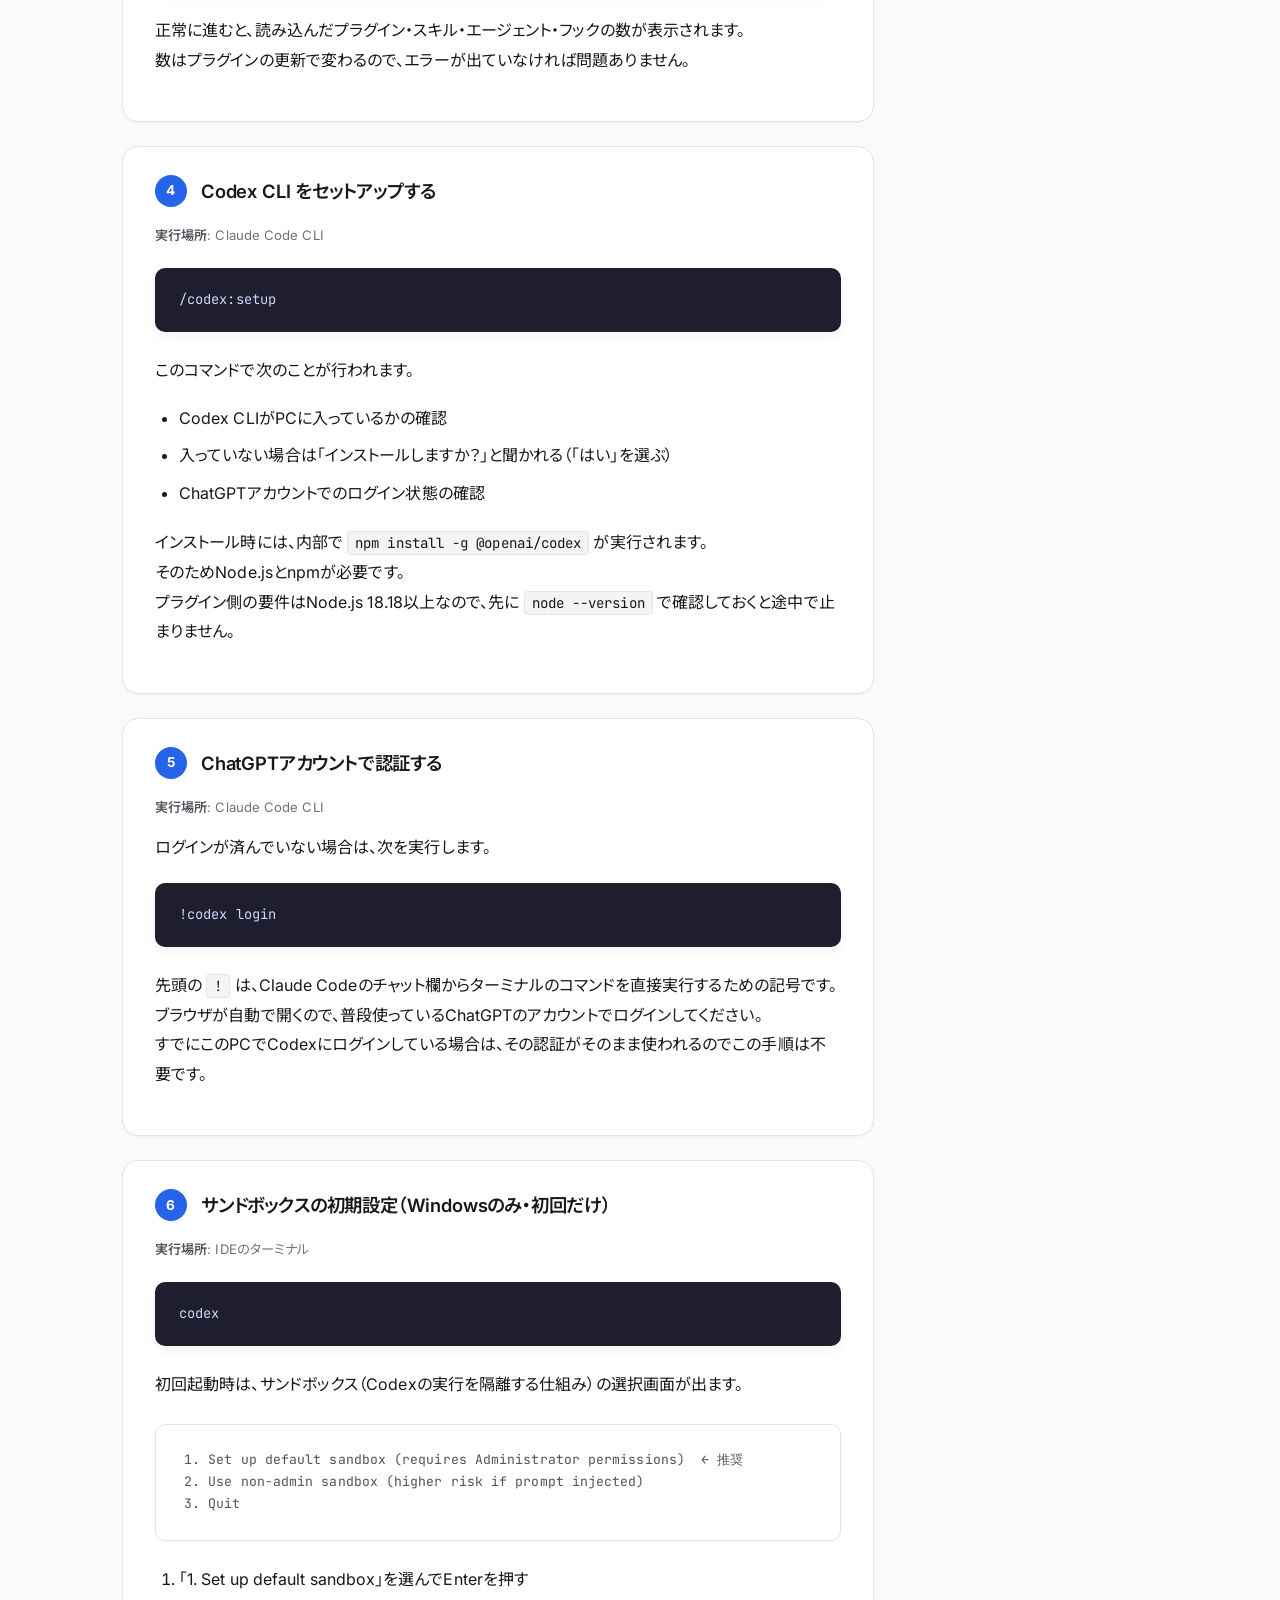
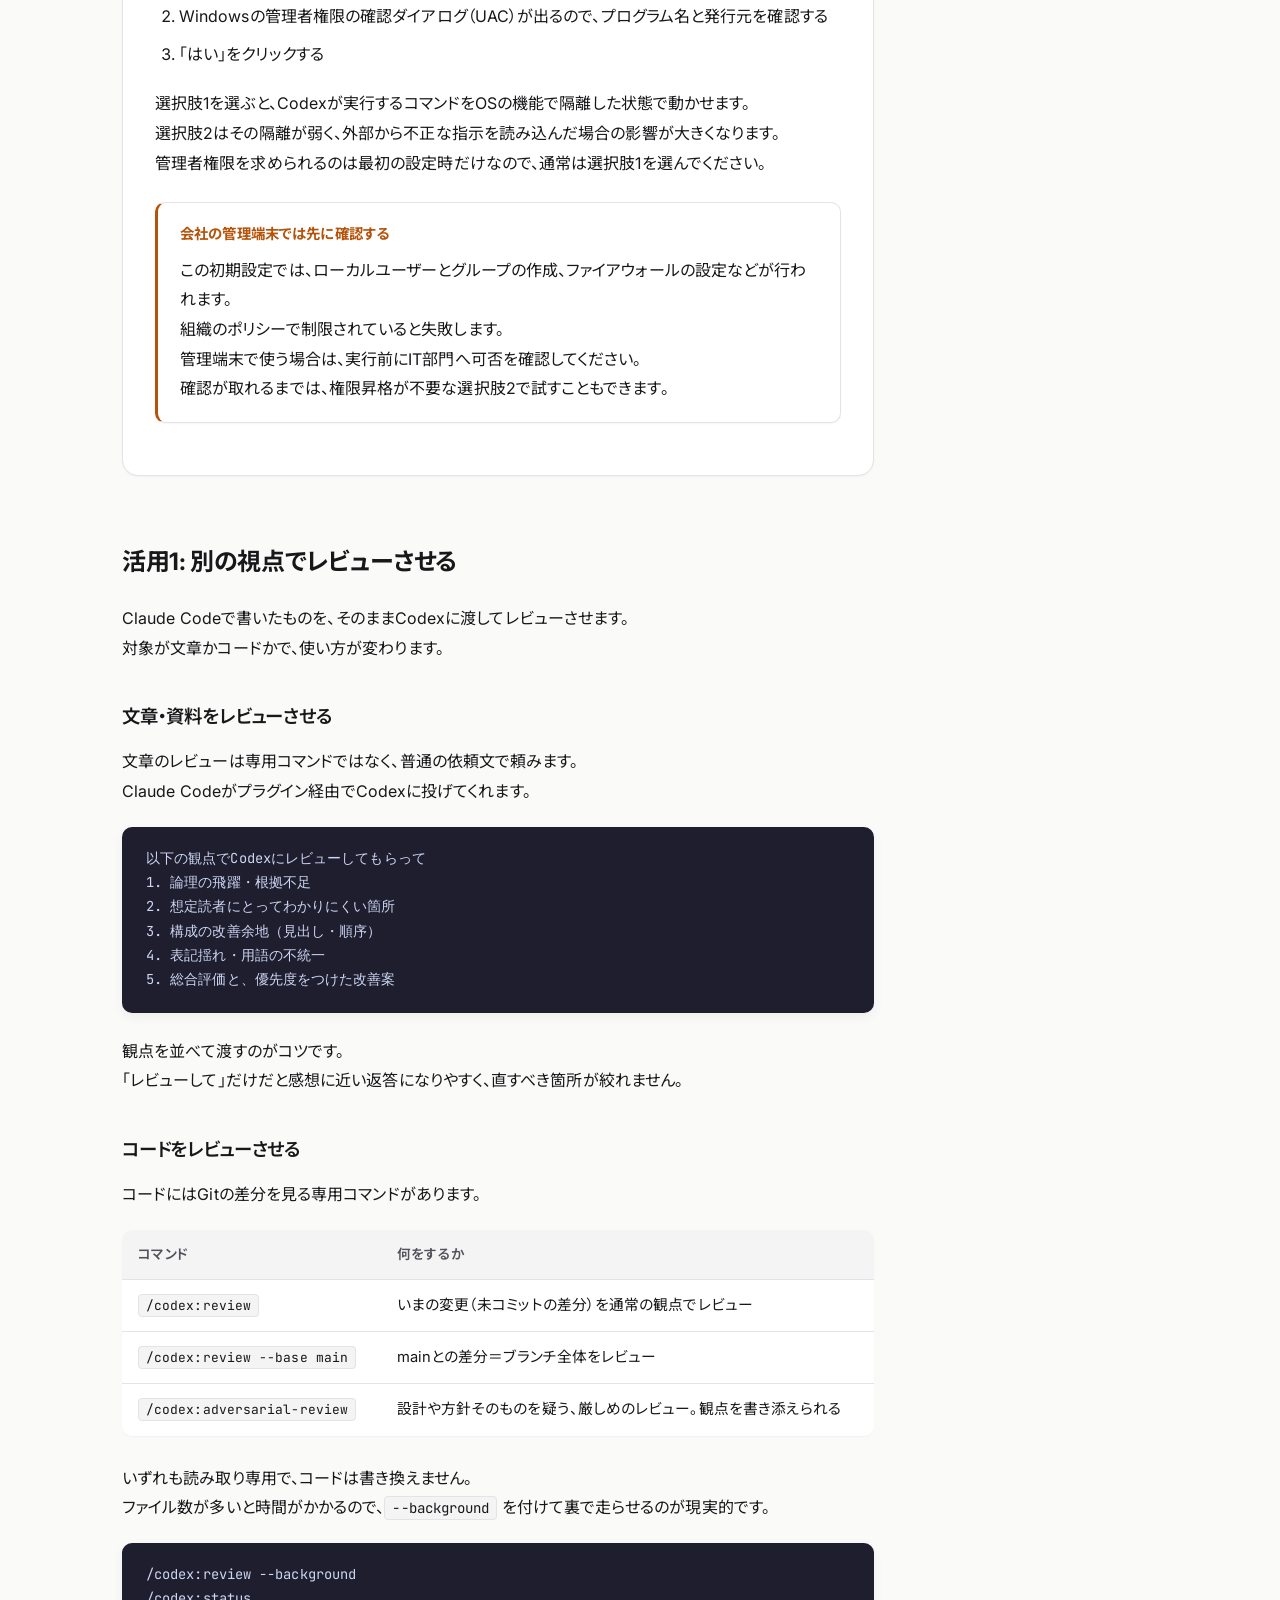
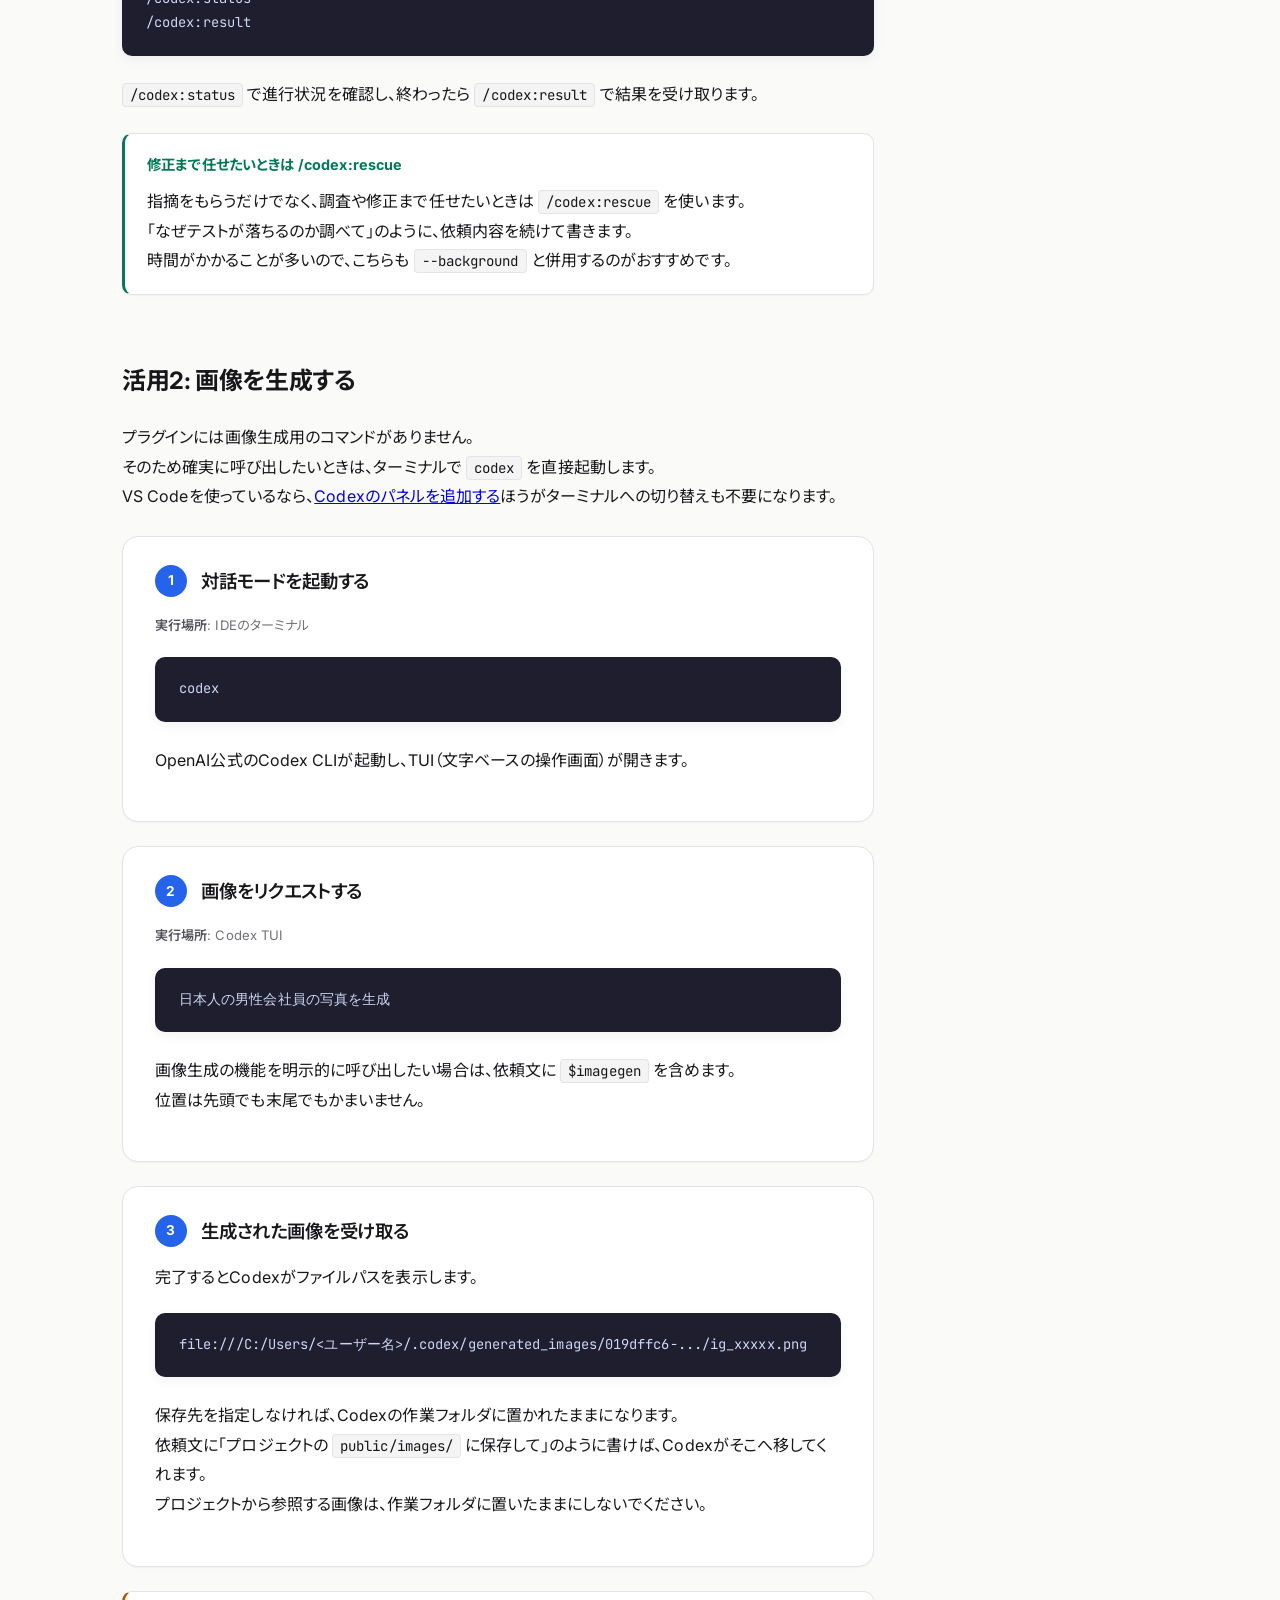
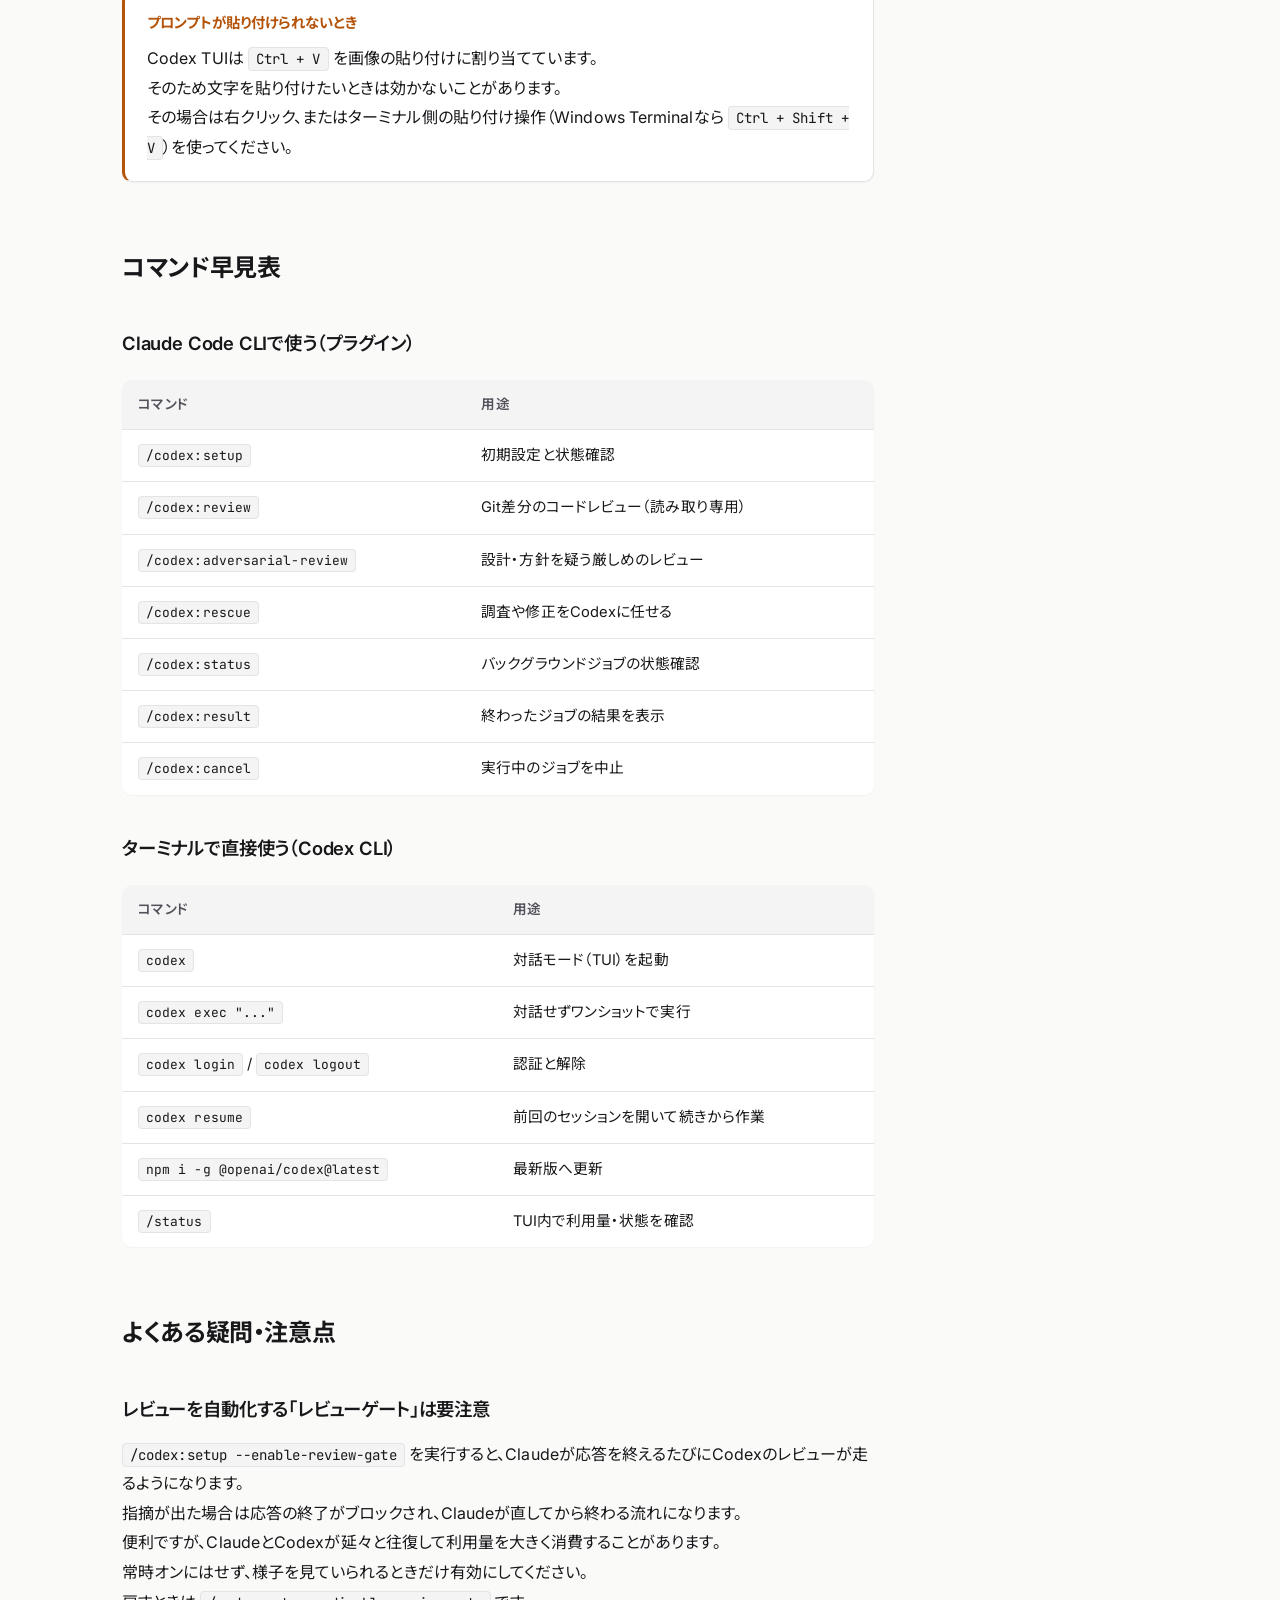
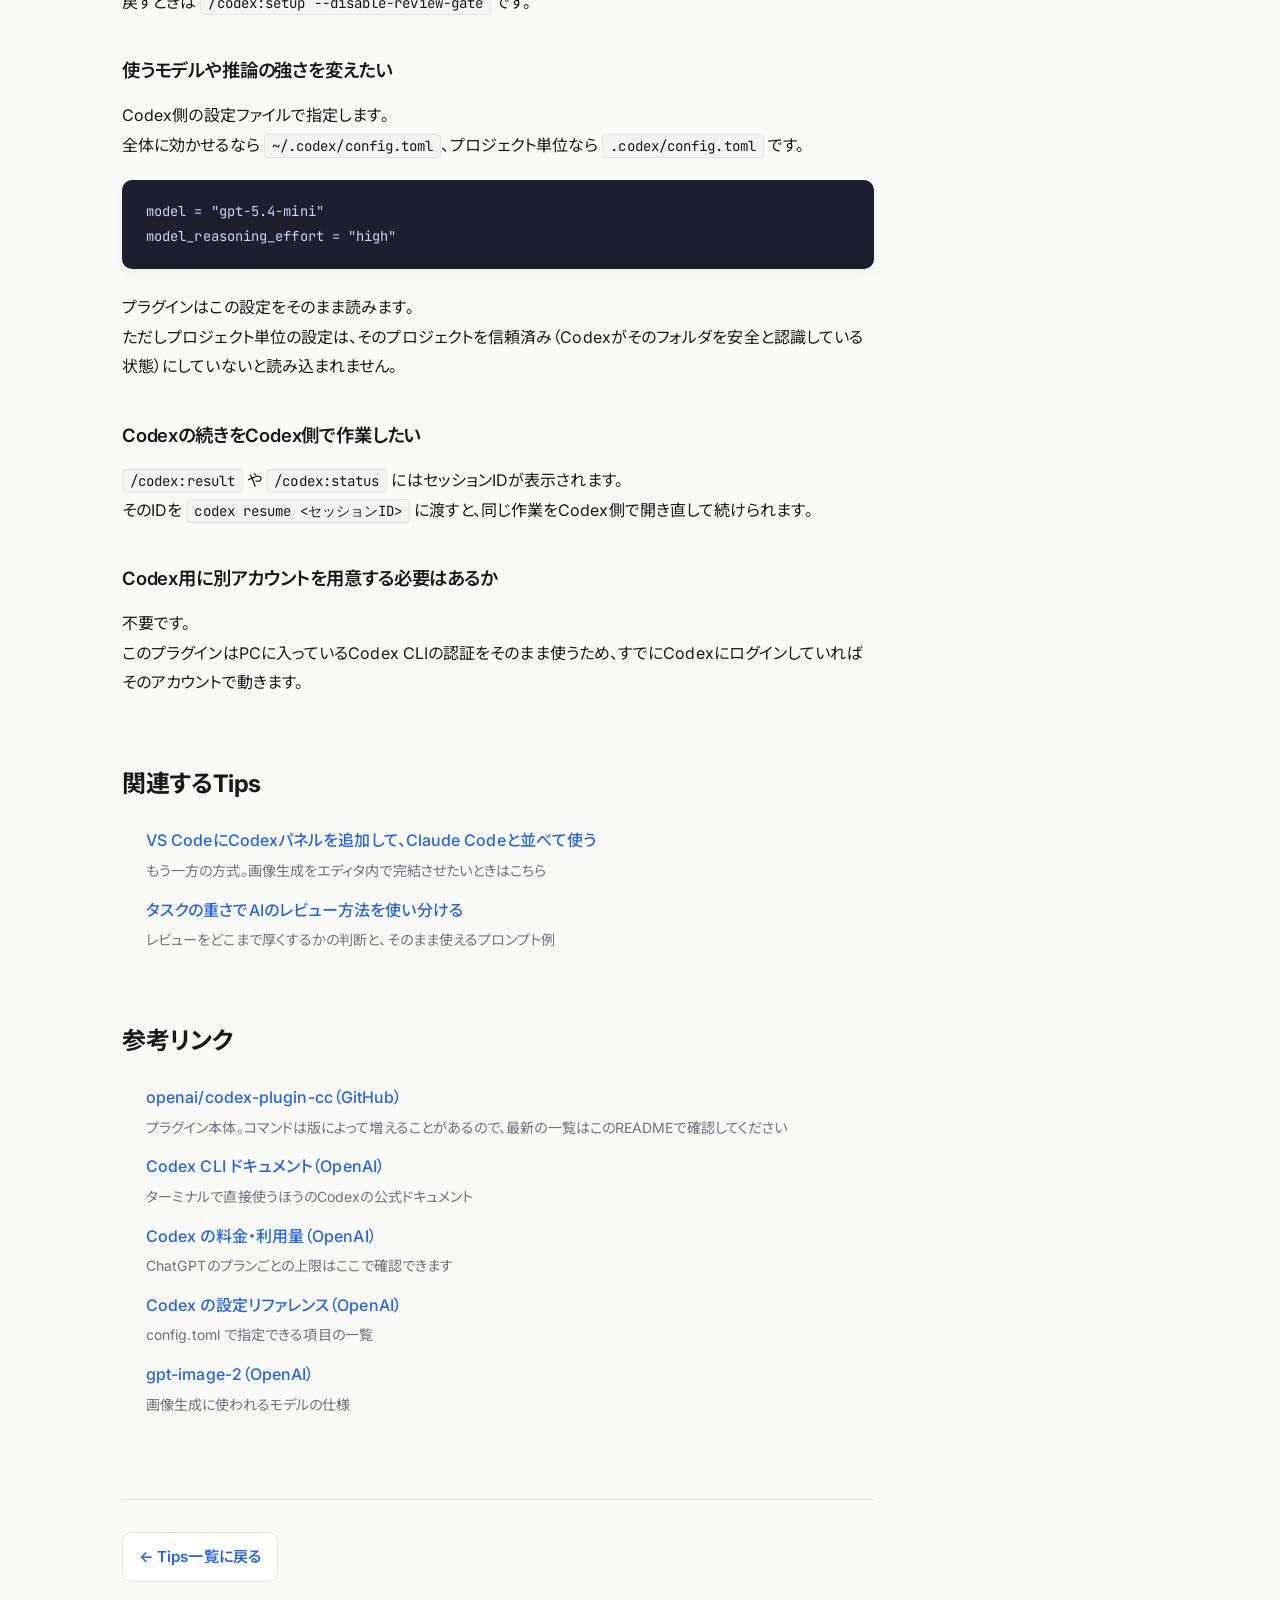
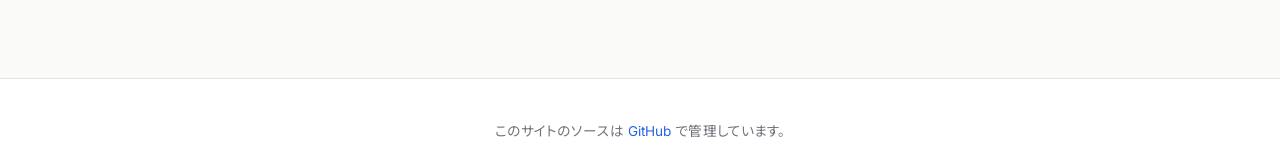
==== commit c6859f35: "Fix errors and rough edges found by a multi-perspective review Correctness, verified against primary" ====
--- a/codex/index.html
+++ b/codex/index.html
@@ -6,19 +6,23 @@
   <title>Claude CodeからCodexを呼び出して、レビューと画像生成に使う — AI Agent Tips</title>
   <meta name="description" content="OpenAI公式プラグイン codex-plugin-cc でClaude CodeからCodexを呼び出す手順と、別視点でのレビュー・gpt-image-2での画像生成の使い方。">
   <meta name="robots" content="noindex, nofollow">
+  <meta property="og:type" content="article">
+  <meta property="og:title" content="Claude CodeからCodexを呼び出して、レビューと画像生成に使う — AI Agent Tips">
+  <meta property="og:description" content="OpenAI公式プラグイン codex-plugin-cc でClaude CodeからCodexを呼び出す手順と、別視点でのレビュー・gpt-image-2での画像生成の使い方。">
+  <meta property="og:url" content="https://aoyama-webrider.github.io/ai-agent-tips/codex/">
 
   <link rel="icon" type="image/png" href="../favicon.png">
   <link rel="apple-touch-icon" href="../favicon.png">
 
   <link rel="preconnect" href="https://fonts.googleapis.com">
   <link rel="preconnect" href="https://fonts.gstatic.com" crossorigin>
-  <link href="https://fonts.googleapis.com/css2?family=Inter:wght@400;500;600;700&family=Noto+Sans+JP:wght@400;500;700&family=JetBrains+Mono:wght@400;500&display=swap" rel="stylesheet">
+  <link href="https://fonts.googleapis.com/css2?family=Inter:wght@400;500;600;700&family=Noto+Sans+JP:wght@400;500;700&family=JetBrains+Mono:wght@400&display=swap" rel="stylesheet">
 
   <style>
     :root {
       --text-primary: #18181b;
       --text-secondary: #52525b;
-      --text-tertiary: #a1a1aa;
+      --text-tertiary: #71717a;
       --bg-base: #fafaf9;
       --bg-elevated: #ffffff;
       --bg-soft: #f4f4f5;
@@ -29,8 +33,8 @@
       --accent: #2563eb;
       --accent-soft: #dbeafe;
       --accent-hover: #1d4ed8;
-      --warn: #d97706;
-      --tip: #059669;
+      --warn: #b45309;
+      --tip: #047857;
       --radius-sm: 6px;
       --radius-md: 10px;
       --radius-lg: 16px;
@@ -166,10 +170,9 @@
       font-weight: 600;
       letter-spacing: 0.04em;
       background: var(--accent-soft);
-      color: var(--accent);
+      color: var(--accent-hover);
       padding: 3px 10px;
       border-radius: 4px;
-      text-transform: uppercase;
     }
 
     .article-title {
@@ -202,6 +205,10 @@
       margin: 56px 0 20px;
       padding-top: 8px;
       color: var(--text-primary);
+    }
+
+    /* 目次から飛んだとき、見出しが固定ヘッダーの裏に隠れないようにする（idはsection側に付いている） */
+    .article-content section {
       scroll-margin-top: 80px;
     }
 
@@ -211,6 +218,10 @@
       margin: 36px 0 14px;
       letter-spacing: -0.01em;
       color: var(--text-primary);
+      scroll-margin-top: 80px;
+    }
+
+    .article-content h3[id] {
       scroll-margin-top: 80px;
     }
 
@@ -242,6 +253,8 @@
       padding: 2px 7px;
       border-radius: 4px;
       border: 1px solid var(--border-subtle);
+      /* 区切りのない長いトークンでページが横に伸びるのを防ぐ */
+      overflow-wrap: anywhere;
     }
 
     .article-content pre {
@@ -267,7 +280,7 @@
     }
 
     /* 各手順の「どこで実行するか」を示す一行 */
-    .where {
+    .article-content .where {
       font-size: 0.82rem;
       color: var(--text-tertiary);
       margin-bottom: 14px;
@@ -298,7 +311,7 @@
     }
 
     /* コマンド名やChatGPTなどの表記が崩れるため大文字変換はしない */
-    .callout-title {
+    .article-content .callout-title {
       font-weight: 700;
       font-size: 0.9rem;
       letter-spacing: 0.01em;
@@ -524,6 +537,10 @@
     .site-footer a {
       color: var(--accent);
       text-decoration: none;
+    }
+
+    .site-footer a:hover {
+      text-decoration: underline;
     }
 
     @media (max-width: 960px) {
@@ -554,6 +571,22 @@
       .article-content h3 { font-size: 1.05rem; }
       .article-content .step-title { font-size: 1.05rem; }
     }
+
+    /* キーボード操作時に、どこにいるかが分かるようにする */
+    a:focus-visible {
+      outline: 2px solid var(--accent);
+      outline-offset: 2px;
+      border-radius: 2px;
+    }
+
+    /* OS側でアニメーションを控える設定にしている人には動きを出さない */
+    @media (prefers-reduced-motion: reduce) {
+      html { scroll-behavior: auto; }
+      *, *::before, *::after {
+        transition-duration: 0.01ms !important;
+        animation-duration: 0.01ms !important;
+      }
+    }
   </style>
 </head>
 <body>
@@ -570,7 +603,7 @@
   </header>
 
   <div class="layout">
-    <article class="article">
+    <main class="article">
       <p class="breadcrumb">
         <a href="../">Tips一覧</a>
         <span class="breadcrumb-sep">/</span>
@@ -581,12 +614,12 @@
         <div class="article-tags">
           <span class="article-tag">Claude Code</span>
           <span class="article-tag">Codex</span>
-          <span class="article-tag">Plugin</span>
+          <span class="article-tag">プラグイン</span>
           <span class="article-tag">画像生成</span>
         </div>
         <h1 class="article-title">Claude CodeからCodexを呼び出して、レビューと画像生成に使う</h1>
         <div class="article-meta">
-          <span class="article-meta-item">想定環境: Windows ＋ Claude Code（CLIのみ）＋ Claudeサブスク ＋ ChatGPTサブスク</span>
+          <span class="article-meta-item">想定環境: Windows ＋ Claude Code（CLI）＋ Node.js 18.18以上 ＋ Claudeサブスク ＋ ChatGPTのアカウント（初回のみ管理者権限が必要）</span>
         </div>
       </header>
 
@@ -602,18 +635,18 @@
 
           <h3>2. 画像を生成できる</h3>
 
-          <p>Codexからは gpt-image-2 で画像を生成できます。<br>資料や記事に使うカット画像を、作業を中断せずその場で用意できます。</p>
+          <p>Codexには画像生成の機能があり、資料や記事に使うカット画像をその場で用意できます。<br>ただしプラグインには画像生成用のコマンドがないため、実際に作るときはターミナルのCodexを使います。<br>手順は後半の <a href="#image">活用2</a> にまとめました。</p>
 
           <div class="callout callout-tip">
             <p class="callout-title">利用量はChatGPT側から引かれる</p>
-            <p>このプラグインは、PCに入っているCodex CLIを呼び出しているだけの仕組みです。<br>そのため使った分はChatGPT（Codex）側の利用上限を消費し、Claudeのサブスクとは別枠になります。<br>ChatGPTのサブスク（無料プランを含む）またはOpenAIのAPIキーがあれば使えます。</p>
+            <p>このプラグインは、PCに入っているCodex CLIを呼び出しているだけの仕組みです。<br>そのため使った分はChatGPT（Codex）側の利用上限を消費し、Claudeのサブスクとは別枠になります。<br>Codex自体はFreeプランを含むどのプランでも使えます（OpenAIのAPIキーでも可）。<br>ただし画像生成はFreeプランの対象外です。</p>
           </div>
         </section>
 
         <section id="setup">
           <h2>セットアップ手順</h2>
 
-          <p>所要時間は15分程度です。<br>プラグインの導入は、ターミナルで <code>claude</code> を起動したCLI版から行います（IDEに組み込まれたチャット画面ではありません）。</p>
+          <p>所要時間は15分程度です。<br>プラグインの導入は、IDEのチャット画面からもできますが、この記事ではターミナルで <code>claude</code> を起動したCLI版で進めます。<br>認証やサンドボックスの初期設定でターミナルの操作が入るため、そのほうが手順どおりに進めやすいからです。</p>
 
           <div class="callout callout-warn">
             <p class="callout-title">この手順は自分で進めるのが確実</p>
@@ -674,7 +707,7 @@
 
             <pre><code>/reload-plugins</code></pre>
 
-            <p>正常に進むと <code>Reloaded: 1 plugin · 7 skills · 6 agents · 3 hooks</code> のような表示が出ます。<br>数字はプラグインの更新で変わるので、エラーが出ていなければ問題ありません。</p>
+            <p>正常に進むと、読み込んだプラグイン・スキル・エージェント・フックの数が表示されます。<br>数はプラグインの更新で変わるので、エラーが出ていなければ問題ありません。</p>
           </div>
 
           <div class="step">
@@ -695,7 +728,7 @@
               <li>ChatGPTアカウントでのログイン状態の確認</li>
             </ul>
 
-            <p>インストールは内部で <code>npm install -g @openai/codex</code> が実行されます。<br>そのためNode.js 18.18以上が必要です。</p>
+            <p>インストール時には、内部で <code>npm install -g @openai/codex</code> が実行されます。<br>そのためNode.jsとnpmが必要です。<br>プラグイン側の要件はNode.js 18.18以上なので、先に <code>node --version</code> で確認しておくと途中で止まりません。</p>
           </div>
 
           <div class="step">
@@ -731,11 +764,16 @@
 
             <ol>
               <li>「1. Set up default sandbox」を選んでEnterを押す</li>
-              <li>Windowsの管理者権限の確認ダイアログ（UAC）が出る</li>
+              <li>Windowsの管理者権限の確認ダイアログ（UAC）が出るので、プログラム名と発行元を確認する</li>
               <li>「はい」をクリックする</li>
             </ol>
 
-            <p>1を選ぶと、Codexが実行するコマンドをOSの機能で隔離した状態で動かせます。<br>2はその隔離が弱く、外部から不正な指示を読み込んだ場合の影響が大きくなります。<br>管理者権限を求められるのは最初の設定時だけなので、1を選んでおくのがおすすめです。</p>
+            <p>選択肢1を選ぶと、Codexが実行するコマンドをOSの機能で隔離した状態で動かせます。<br>選択肢2はその隔離が弱く、外部から不正な指示を読み込んだ場合の影響が大きくなります。<br>管理者権限を求められるのは最初の設定時だけなので、通常は選択肢1を選んでください。</p>
+
+            <div class="callout callout-warn">
+              <p class="callout-title">会社の管理端末では先に確認する</p>
+              <p>この初期設定では、ローカルユーザーとグループの作成、ファイアウォールの設定などが行われます。<br>組織のポリシーで制限されていると失敗します。<br>管理端末で使う場合は、実行前にIT部門へ可否を確認してください。<br>確認が取れるまでは、権限昇格が不要な選択肢2で試すこともできます。</p>
+            </div>
           </div>
         </section>
 
@@ -765,8 +803,8 @@
             <table>
               <thead>
                 <tr>
-                  <th>コマンド</th>
-                  <th>何をするか</th>
+                  <th scope="col">コマンド</th>
+                  <th scope="col">何をするか</th>
                 </tr>
               </thead>
               <tbody>
@@ -786,7 +824,7 @@
             </table>
           </div>
 
-          <p>どちらも読み取り専用で、コードは書き換えません。<br>ファイル数が多いと時間がかかるので、<code>--background</code> を付けて裏で走らせるのが現実的です。</p>
+          <p>いずれも読み取り専用で、コードは書き換えません。<br>ファイル数が多いと時間がかかるので、<code>--background</code> を付けて裏で走らせるのが現実的です。</p>
 
           <pre><code>/codex:review --background
 /codex:status
@@ -803,7 +841,7 @@
         <section id="image">
           <h2>活用2: 画像を生成する</h2>
 
-          <p>Codexからは gpt-image-2 で画像を生成できます。<br>ただしプラグインには画像生成用のコマンドがなく、Claude Code経由での生成は現状できません。<br>画像を作るときは、ターミナルで <code>codex</code> を直接起動します。</p>
+          <p>プラグインには画像生成用のコマンドがありません。<br>そのため確実に呼び出したいときは、ターミナルで <code>codex</code> を直接起動します。<br>VS Codeを使っているなら、<a href="../ide-codex/">Codexのパネルを追加する</a>ほうがターミナルへの切り替えも不要になります。</p>
 
           <div class="step">
             <div class="step-header">
@@ -828,7 +866,7 @@
 
             <pre><code>日本人の男性会社員の写真を生成</code></pre>
 
-            <p>画像生成の機能を明示的に呼び出したい場合は、依頼文の末尾に <code>$imagegen</code> を付けます。</p>
+            <p>画像生成の機能を明示的に呼び出したい場合は、依頼文に <code>$imagegen</code> を含めます。<br>位置は先頭でも末尾でもかまいません。</p>
           </div>
 
           <div class="step">
@@ -841,12 +879,12 @@
 
             <pre><code>file:///C:/Users/&lt;ユーザー名&gt;/.codex/generated_images/019dffc6-.../ig_xxxxx.png</code></pre>
 
-            <p>Codex側に保存先を指定するオプションはありません。<br>生成後に、プロジェクトのフォルダへコピーまたは移動して使ってください。</p>
+            <p>保存先を指定しなければ、Codexの作業フォルダに置かれたままになります。<br>依頼文に「プロジェクトの <code>public/images/</code> に保存して」のように書けば、Codexがそこへ移してくれます。<br>プロジェクトから参照する画像は、作業フォルダに置いたままにしないでください。</p>
           </div>
 
           <div class="callout callout-warn">
             <p class="callout-title">プロンプトが貼り付けられないとき</p>
-            <p>Codex TUIでは <code>Ctrl + V</code> でのペーストが効かない場合があります。<br>右クリック、または <code>Ctrl + Shift + V</code> を使ってください。</p>
+            <p>Codex TUIは <code>Ctrl + V</code> を画像の貼り付けに割り当てています。<br>そのため文字を貼り付けたいときは効かないことがあります。<br>その場合は右クリック、またはターミナル側の貼り付け操作（Windows Terminalなら <code>Ctrl + Shift + V</code>）を使ってください。</p>
           </div>
         </section>
 
@@ -859,8 +897,8 @@
             <table>
               <thead>
                 <tr>
-                  <th>コマンド</th>
-                  <th>用途</th>
+                  <th scope="col">コマンド</th>
+                  <th scope="col">用途</th>
                 </tr>
               </thead>
               <tbody>
@@ -902,8 +940,8 @@
             <table>
               <thead>
                 <tr>
-                  <th>コマンド</th>
-                  <th>用途</th>
+                  <th scope="col">コマンド</th>
+                  <th scope="col">用途</th>
                 </tr>
               </thead>
               <tbody>
@@ -929,7 +967,7 @@
                 </tr>
                 <tr>
                   <td><code>/status</code></td>
-                  <td>TUI内で使用量・状態を確認</td>
+                  <td>TUI内で利用量・状態を確認</td>
                 </tr>
               </tbody>
             </table>
@@ -950,25 +988,34 @@
           <pre><code>model = "gpt-5.4-mini"
 model_reasoning_effort = "high"</code></pre>
 
-          <p>プラグインはこの設定をそのまま読みます。<br>ただしプロジェクト単位の設定は、そのプロジェクトを信頼済みにしていないと読み込まれません。</p>
+          <p>プラグインはこの設定をそのまま読みます。<br>ただしプロジェクト単位の設定は、そのプロジェクトを信頼済み（Codexがそのフォルダを安全と認識している状態）にしていないと読み込まれません。</p>
 
           <h3>Codexの続きをCodex側で作業したい</h3>
 
           <p><code>/codex:result</code> や <code>/codex:status</code> にはセッションIDが表示されます。<br>そのIDを <code>codex resume &lt;セッションID&gt;</code> に渡すと、同じ作業をCodex側で開き直して続けられます。</p>
 
-          <h3>Codex用に別アカウントを用意する必要はある?</h3>
+          <h3>Codex用に別アカウントを用意する必要はあるか</h3>
 
           <p>不要です。<br>このプラグインはPCに入っているCodex CLIの認証をそのまま使うため、すでにCodexにログインしていればそのアカウントで動きます。</p>
         </section>
 
+        <section id="related">
+          <h2>関連するTips</h2>
+
+          <ul class="link-list">
+            <li><a href="../ide-codex/">VS CodeにCodexパネルを追加して、Claude Codeと並べて使う</a><br><span>もう一方の方式。画像生成をエディタ内で完結させたいときはこちら</span></li>
+            <li><a href="../review-strategy/">タスクの重さでAIのレビュー方法を使い分ける</a><br><span>レビューをどこまで厚くするかの判断と、そのまま使えるプロンプト例</span></li>
+          </ul>
+        </section>
+
         <section id="links">
           <h2>参考リンク</h2>
 
           <ul class="link-list">
-            <li><a href="https://github.com/openai/codex-plugin-cc" target="_blank" rel="noopener">openai/codex-plugin-cc（GitHub）</a><br><span>プラグイン本体。コマンドの詳細な使い方はこのREADMEが一次情報です</span></li>
-            <li><a href="https://developers.openai.com/codex/cli/" target="_blank" rel="noopener">Codex CLI ドキュメント（OpenAI）</a><br><span>ターミナルで直接使うほうのCodexの公式ドキュメント</span></li>
-            <li><a href="https://developers.openai.com/codex/pricing" target="_blank" rel="noopener">Codex の料金・利用量（OpenAI）</a><br><span>ChatGPTのプランごとの上限はここで確認できます</span></li>
-            <li><a href="https://developers.openai.com/codex/config-reference" target="_blank" rel="noopener">Codex の設定リファレンス（OpenAI）</a><br><span>config.toml で指定できる項目の一覧</span></li>
+            <li><a href="https://github.com/openai/codex-plugin-cc" target="_blank" rel="noopener">openai/codex-plugin-cc（GitHub）</a><br><span>プラグイン本体。コマンドは版によって増えることがあるので、最新の一覧はこのREADMEで確認してください</span></li>
+            <li><a href="https://learn.chatgpt.com/docs/codex/cli" target="_blank" rel="noopener">Codex CLI ドキュメント（OpenAI）</a><br><span>ターミナルで直接使うほうのCodexの公式ドキュメント</span></li>
+            <li><a href="https://learn.chatgpt.com/docs/pricing" target="_blank" rel="noopener">Codex の料金・利用量（OpenAI）</a><br><span>ChatGPTのプランごとの上限はここで確認できます</span></li>
+            <li><a href="https://learn.chatgpt.com/docs/config-file/config-reference" target="_blank" rel="noopener">Codex の設定リファレンス（OpenAI）</a><br><span>config.toml で指定できる項目の一覧</span></li>
             <li><a href="https://developers.openai.com/api/docs/models/gpt-image-2" target="_blank" rel="noopener">gpt-image-2（OpenAI）</a><br><span>画像生成に使われるモデルの仕様</span></li>
           </ul>
         </section>
@@ -977,9 +1024,9 @@
       <footer class="article-footer">
         <a href="../" class="back-link">← Tips一覧に戻る</a>
       </footer>
-    </article>
-
-    <aside class="toc-sidebar">
+    </main>
+
+    <nav class="toc-sidebar" aria-label="この記事の内容">
       <p class="toc-title">この記事の内容</p>
       <ul class="toc-list">
         <li><a href="#value">Codexを併用する価値</a></li>
@@ -988,9 +1035,10 @@
         <li><a href="#image">活用2: 画像を生成する</a></li>
         <li><a href="#commands">コマンド早見表</a></li>
         <li><a href="#faq">よくある疑問・注意点</a></li>
+        <li><a href="#related">関連するTips</a></li>
         <li><a href="#links">参考リンク</a></li>
       </ul>
-    </aside>
+    </nav>
   </div>
 
   <footer class="site-footer">
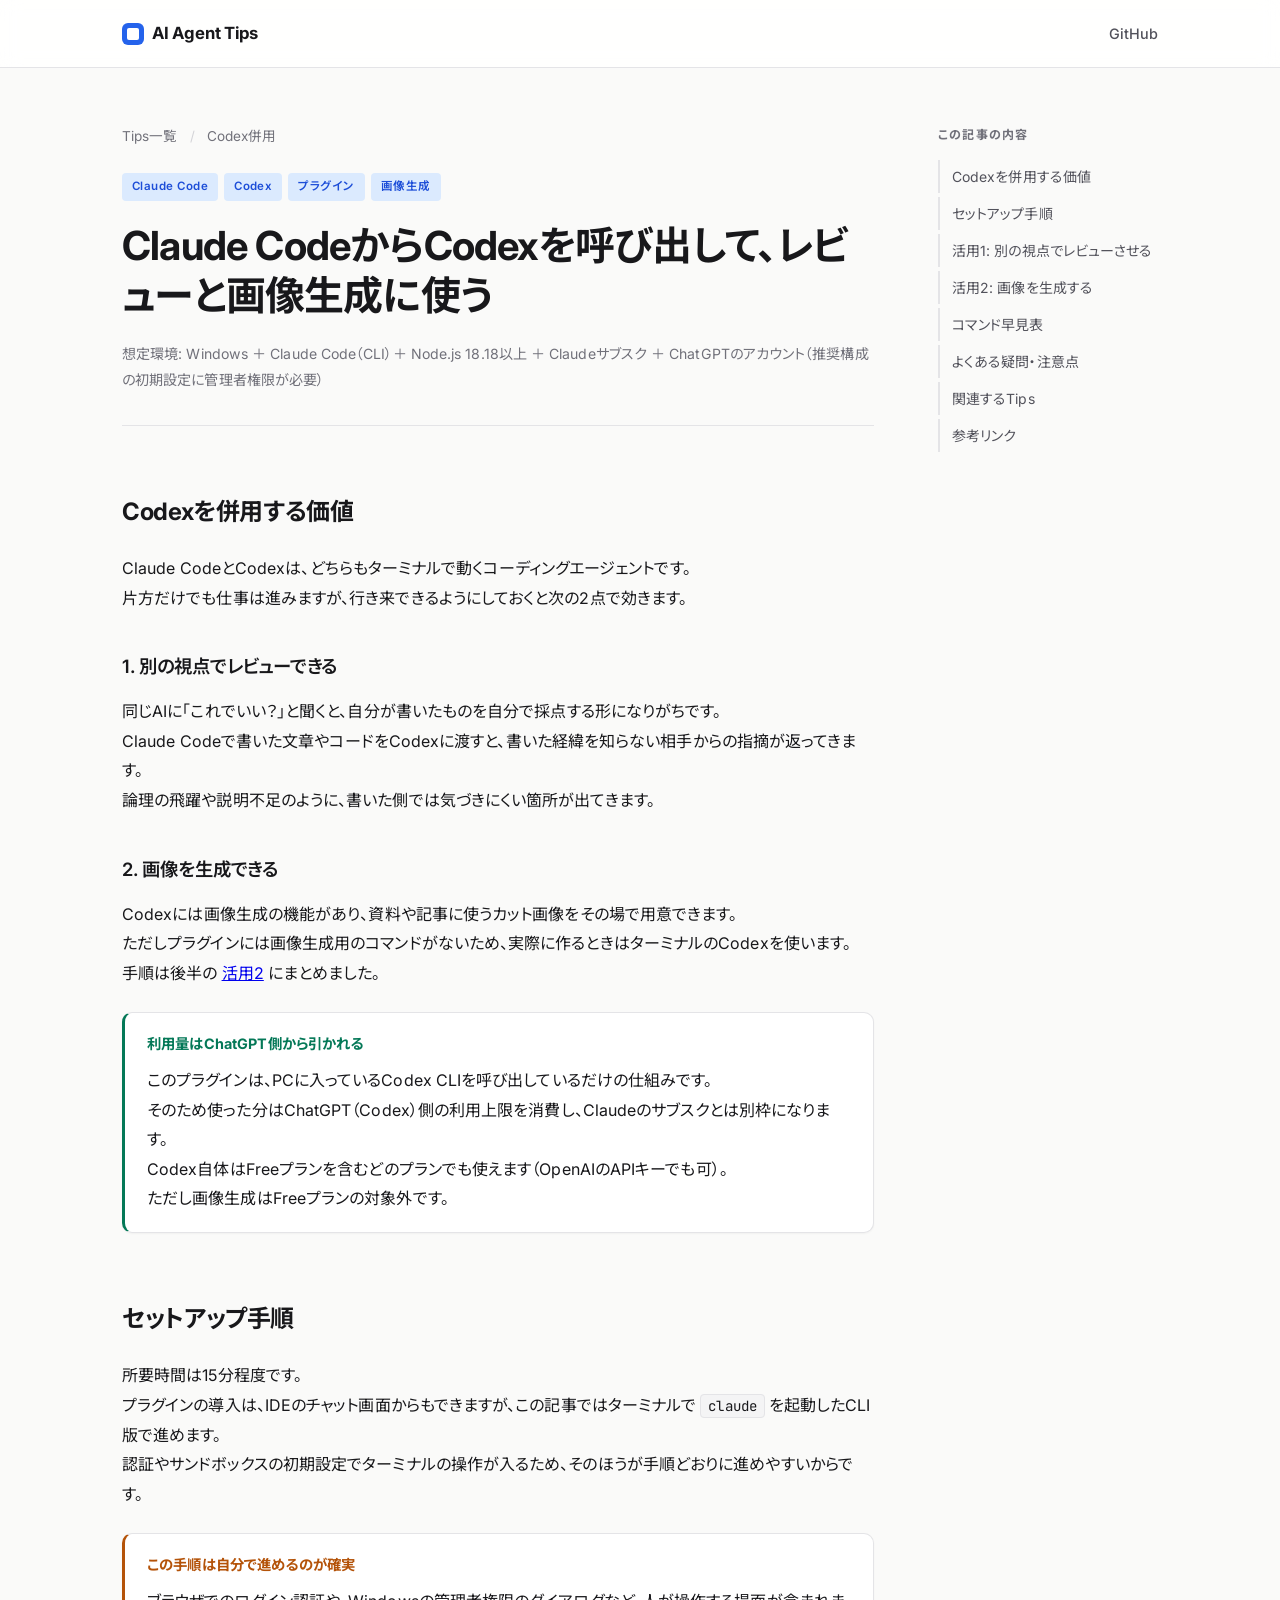
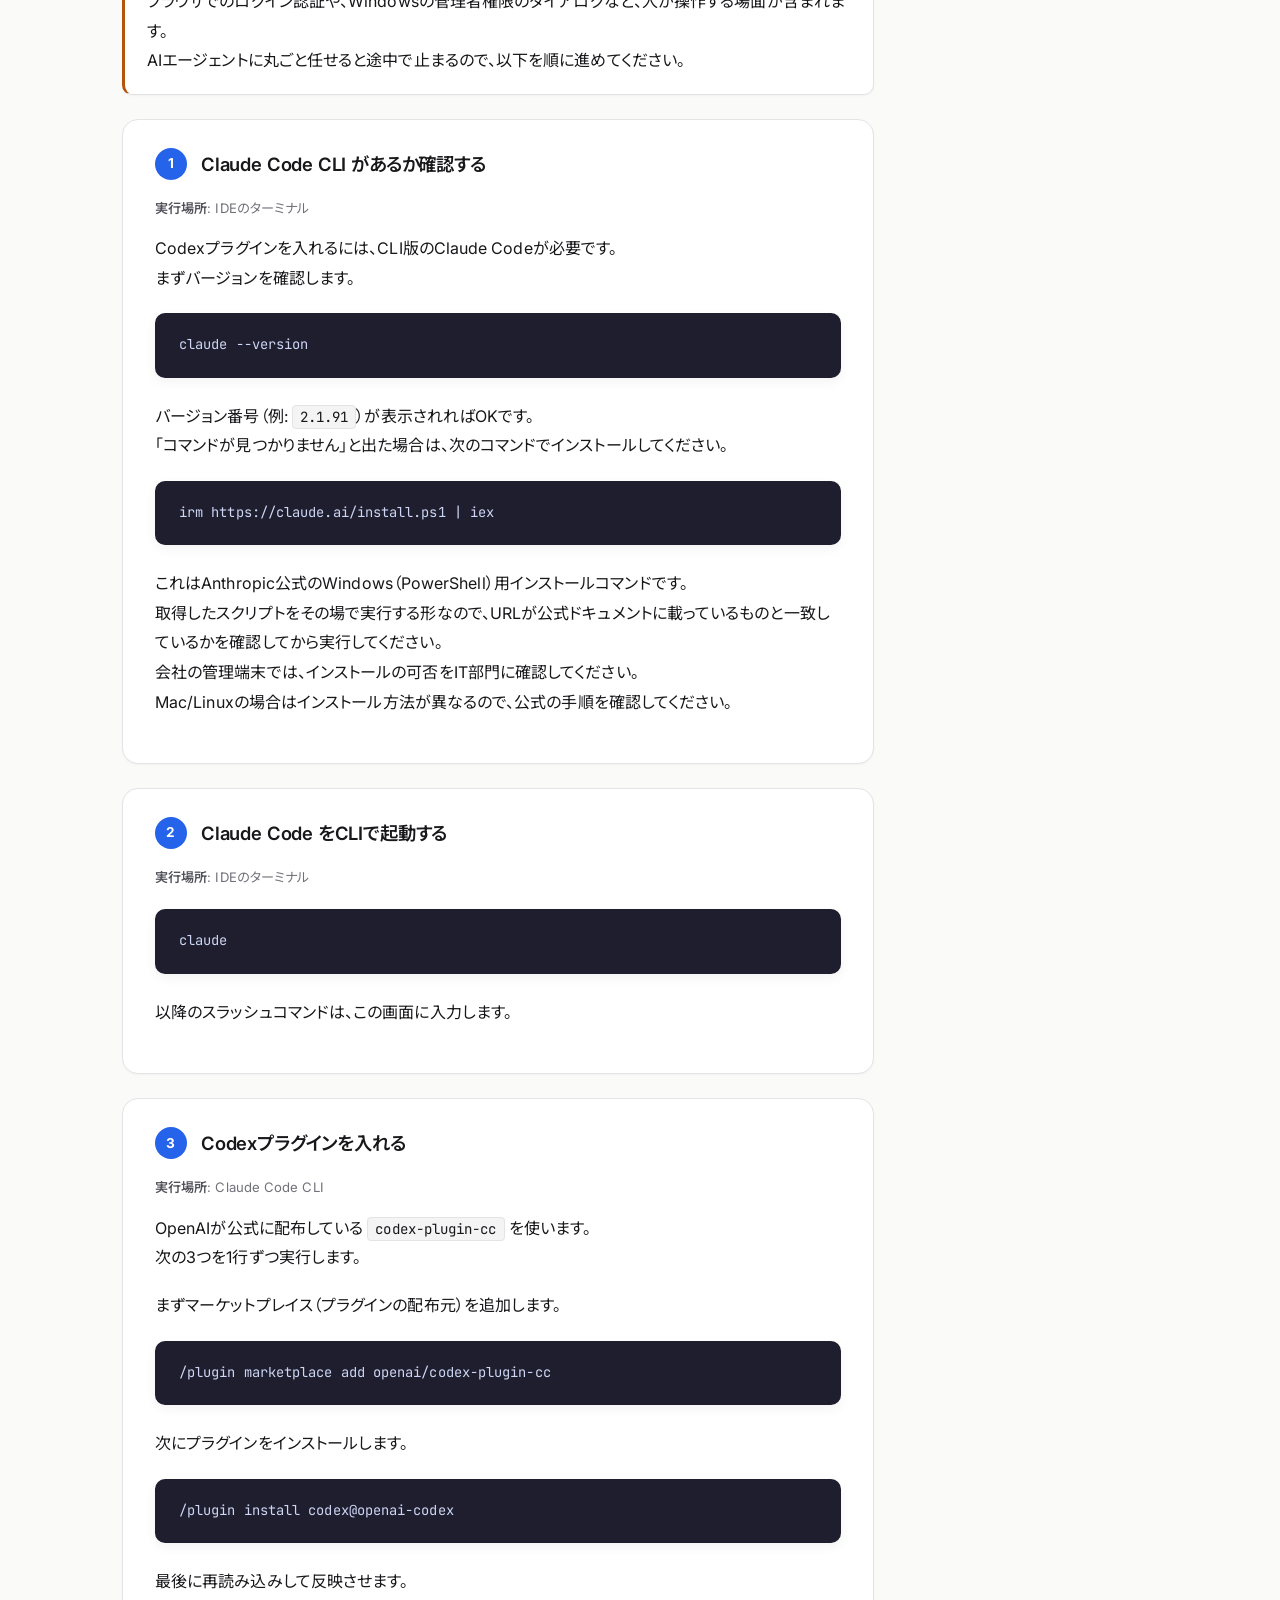
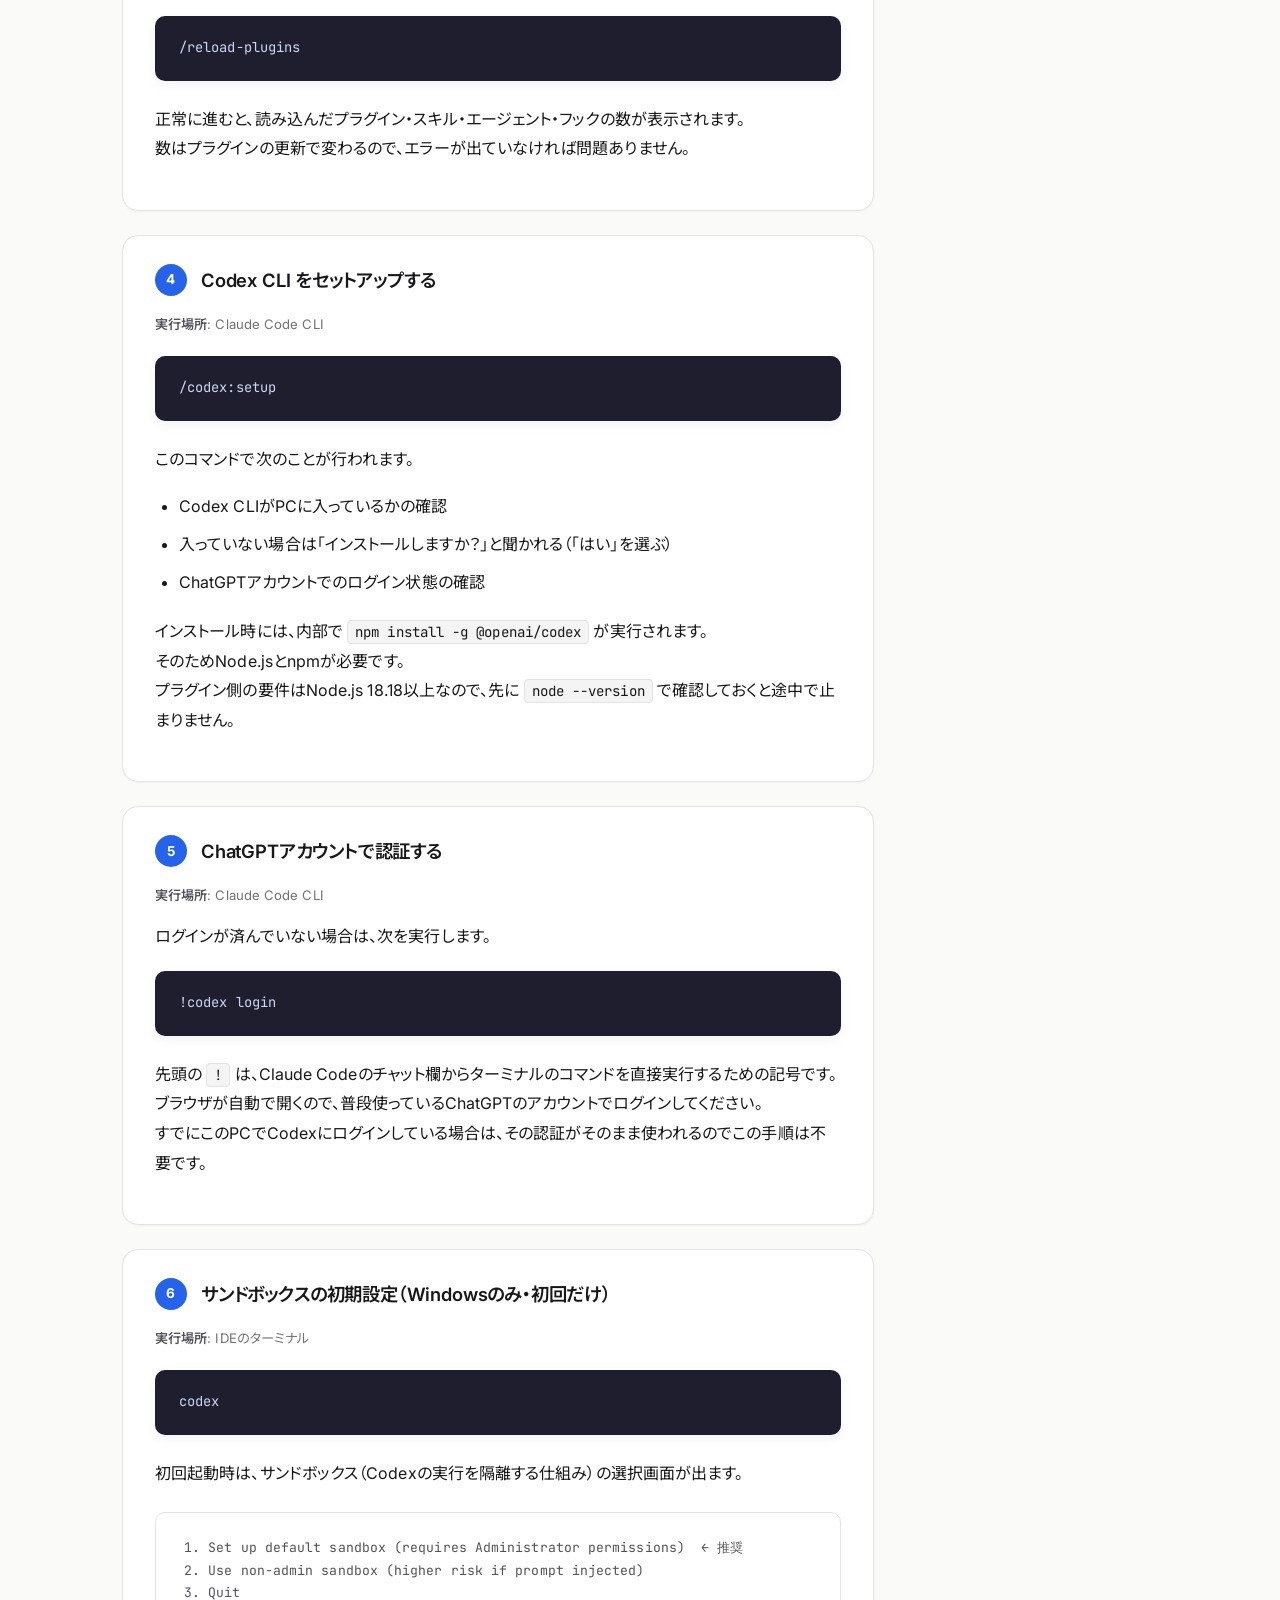
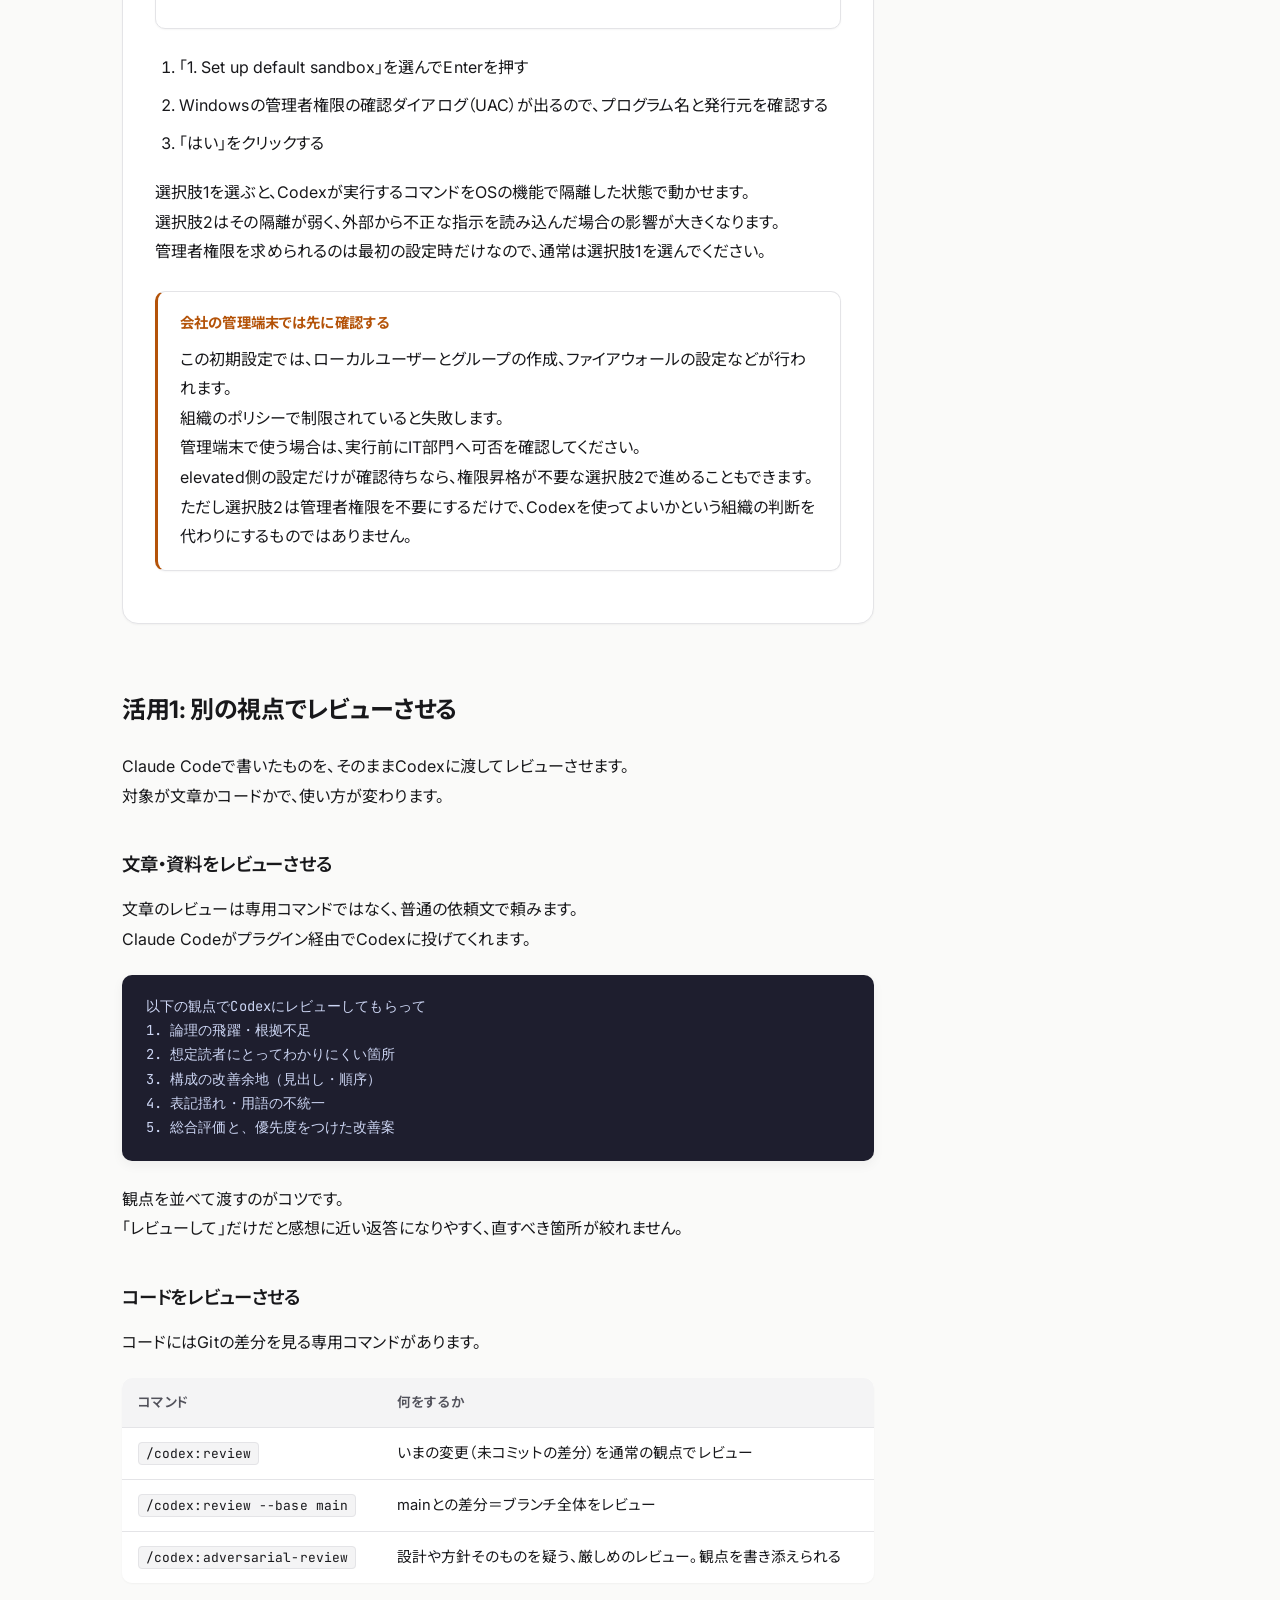
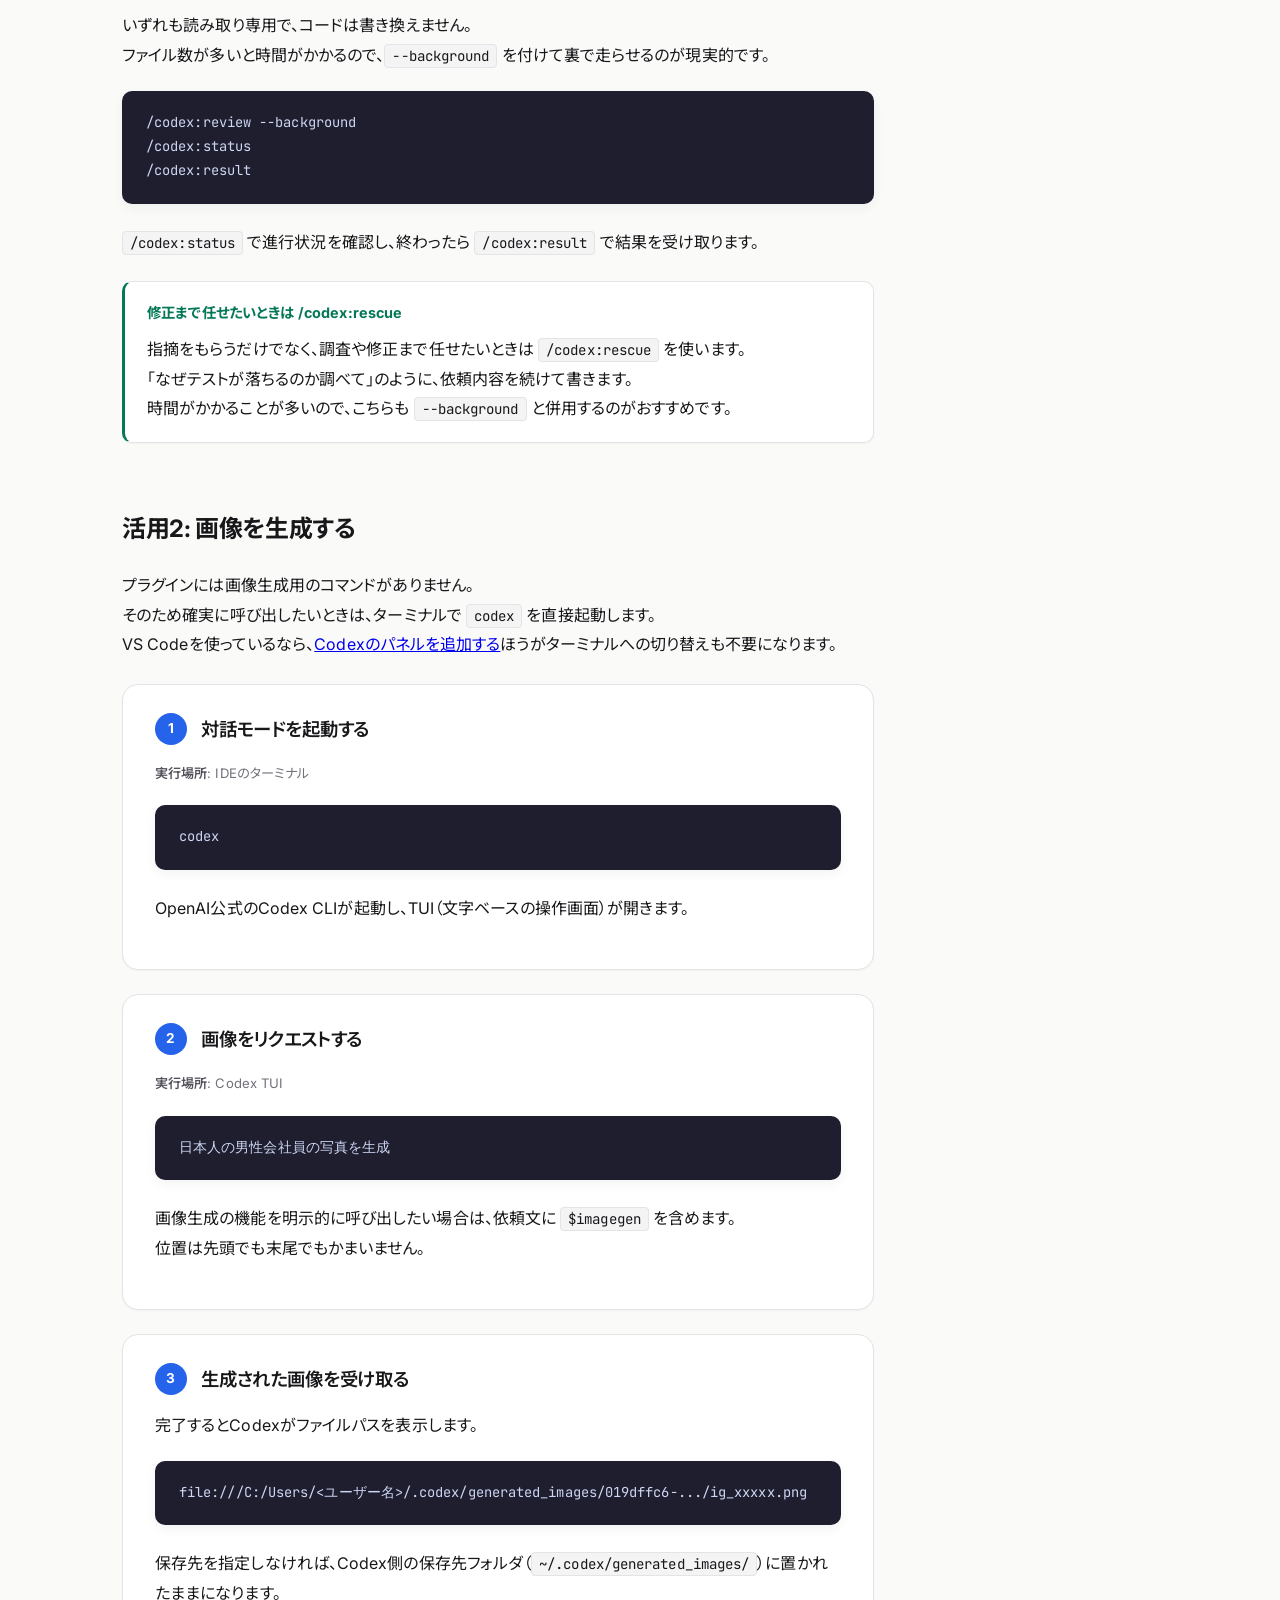
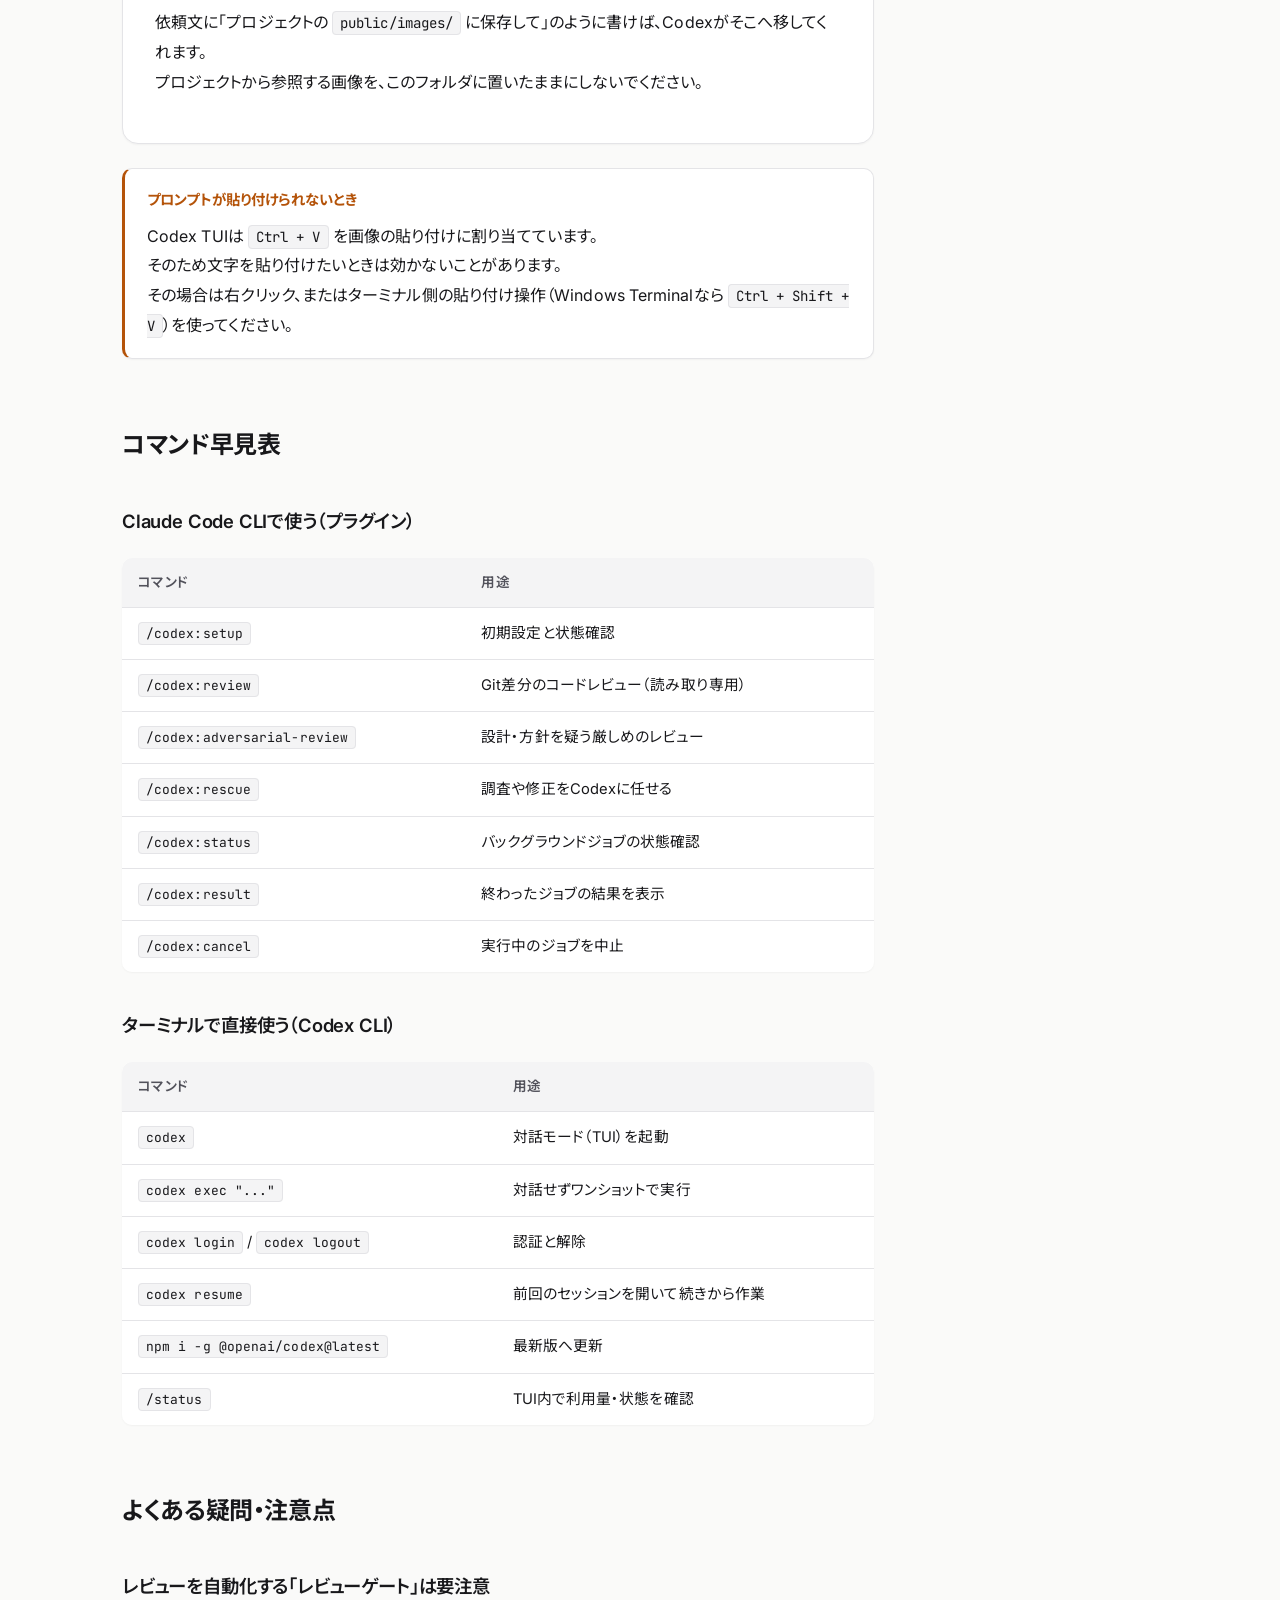
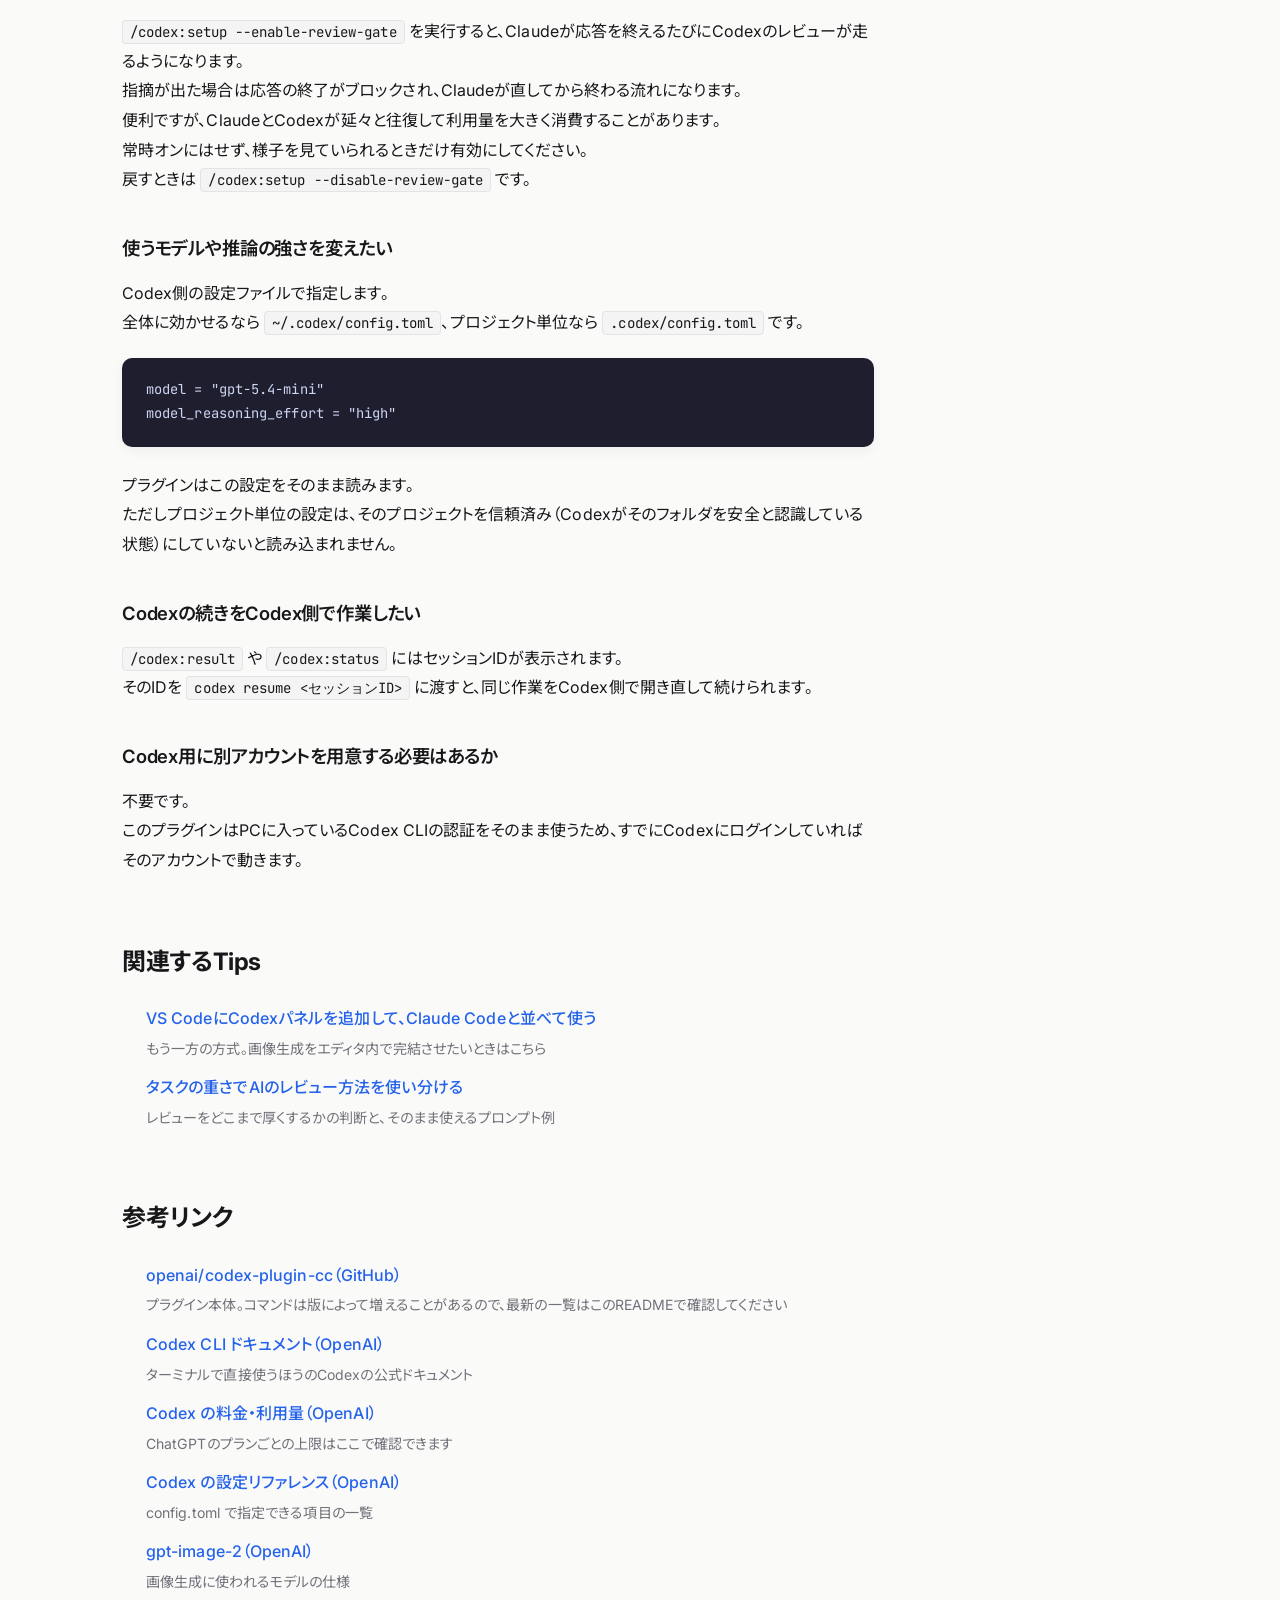
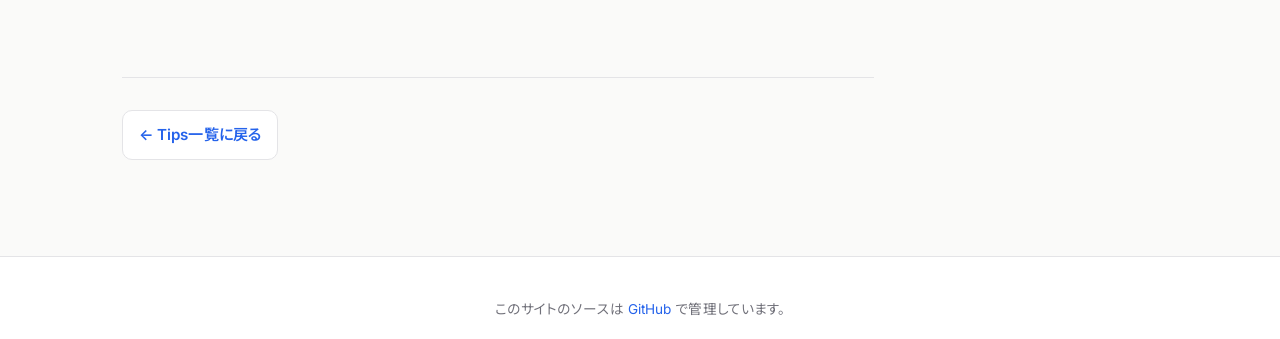
==== commit ec4d9647: "Round two: fix what the first round broke, and correct the reload steps Regressions the first round " ====
--- a/codex/index.html
+++ b/codex/index.html
@@ -4,11 +4,11 @@
   <meta charset="UTF-8">
   <meta name="viewport" content="width=device-width, initial-scale=1.0">
   <title>Claude CodeからCodexを呼び出して、レビューと画像生成に使う — AI Agent Tips</title>
-  <meta name="description" content="OpenAI公式プラグイン codex-plugin-cc でClaude CodeからCodexを呼び出す手順と、別視点でのレビュー・gpt-image-2での画像生成の使い方。">
+  <meta name="description" content="OpenAI公式プラグイン codex-plugin-cc でClaude CodeからCodexを呼び出す手順と、別視点でのレビュー・画像生成の使い方。">
   <meta name="robots" content="noindex, nofollow">
   <meta property="og:type" content="article">
   <meta property="og:title" content="Claude CodeからCodexを呼び出して、レビューと画像生成に使う — AI Agent Tips">
-  <meta property="og:description" content="OpenAI公式プラグイン codex-plugin-cc でClaude CodeからCodexを呼び出す手順と、別視点でのレビュー・gpt-image-2での画像生成の使い方。">
+  <meta property="og:description" content="OpenAI公式プラグイン codex-plugin-cc でClaude CodeからCodexを呼び出す手順と、別視点でのレビュー・画像生成の使い方。">
   <meta property="og:url" content="https://aoyama-webrider.github.io/ai-agent-tips/codex/">
 
   <link rel="icon" type="image/png" href="../favicon.png">
@@ -18,576 +18,7 @@
   <link rel="preconnect" href="https://fonts.gstatic.com" crossorigin>
   <link href="https://fonts.googleapis.com/css2?family=Inter:wght@400;500;600;700&family=Noto+Sans+JP:wght@400;500;700&family=JetBrains+Mono:wght@400&display=swap" rel="stylesheet">
 
-  <style>
-    :root {
-      --text-primary: #18181b;
-      --text-secondary: #52525b;
-      --text-tertiary: #71717a;
-      --bg-base: #fafaf9;
-      --bg-elevated: #ffffff;
-      --bg-soft: #f4f4f5;
-      --bg-code: #1e1e2e;
-      --code-text: #cdd6f4;
-      --border-subtle: #e4e4e7;
-      --border-medium: #d4d4d8;
-      --accent: #2563eb;
-      --accent-soft: #dbeafe;
-      --accent-hover: #1d4ed8;
-      --warn: #b45309;
-      --tip: #047857;
-      --radius-sm: 6px;
-      --radius-md: 10px;
-      --radius-lg: 16px;
-      --shadow-sm: 0 1px 2px rgba(24, 24, 27, 0.04);
-      --shadow-md: 0 4px 12px rgba(24, 24, 27, 0.05);
-    }
-
-    * { box-sizing: border-box; margin: 0; padding: 0; }
-
-    html { font-size: 16px; scroll-behavior: smooth; }
-
-    body {
-      font-family: "Inter", "Noto Sans JP", -apple-system, "Hiragino Sans", "Yu Gothic Medium", "Yu Gothic", sans-serif;
-      color: var(--text-primary);
-      background: var(--bg-base);
-      line-height: 1.85;
-      letter-spacing: 0.005em;
-      -webkit-font-smoothing: antialiased;
-      -moz-osx-font-smoothing: grayscale;
-      font-feature-settings: "palt" 1;
-    }
-
-    .site-header {
-      border-bottom: 1px solid var(--border-subtle);
-      padding: 18px 0;
-      position: sticky;
-      top: 0;
-      z-index: 100;
-      background: rgba(255, 255, 255, 0.85);
-      backdrop-filter: blur(10px);
-    }
-
-    .site-header-inner {
-      max-width: 1100px;
-      margin: 0 auto;
-      padding: 0 32px;
-      display: flex;
-      align-items: center;
-      justify-content: space-between;
-    }
-
-    .logo {
-      font-weight: 700;
-      font-size: 1.05rem;
-      letter-spacing: -0.01em;
-      color: var(--text-primary);
-      text-decoration: none;
-      display: flex;
-      align-items: center;
-      gap: 8px;
-    }
-
-    .logo-mark {
-      display: inline-block;
-      width: 22px;
-      height: 22px;
-      background: var(--accent);
-      border-radius: 6px;
-      position: relative;
-    }
-
-    .logo-mark::after {
-      content: "";
-      position: absolute;
-      inset: 5px;
-      background: white;
-      border-radius: 2px;
-    }
-
-    .site-nav a {
-      color: var(--text-secondary);
-      text-decoration: none;
-      font-size: 0.9rem;
-      font-weight: 500;
-      margin-left: 24px;
-      transition: color 0.15s ease;
-    }
-
-    .site-nav a:hover {
-      color: var(--text-primary);
-    }
-
-    .layout {
-      max-width: 1100px;
-      margin: 0 auto;
-      padding: 56px 32px 96px;
-      display: grid;
-      grid-template-columns: 1fr 220px;
-      gap: 64px;
-      align-items: start;
-    }
-
-    .article {
-      min-width: 0;
-    }
-
-    .breadcrumb {
-      font-size: 0.85rem;
-      color: var(--text-tertiary);
-      margin-bottom: 24px;
-    }
-
-    .breadcrumb a {
-      color: var(--text-tertiary);
-      text-decoration: none;
-      transition: color 0.15s ease;
-    }
-
-    .breadcrumb a:hover {
-      color: var(--accent);
-    }
-
-    .breadcrumb-sep {
-      margin: 0 8px;
-      color: var(--border-medium);
-    }
-
-    .article-header {
-      margin-bottom: 48px;
-      padding-bottom: 32px;
-      border-bottom: 1px solid var(--border-subtle);
-    }
-
-    .article-tags {
-      display: flex;
-      gap: 6px;
-      flex-wrap: wrap;
-      margin-bottom: 20px;
-    }
-
-    .article-tag {
-      font-size: 0.72rem;
-      font-weight: 600;
-      letter-spacing: 0.04em;
-      background: var(--accent-soft);
-      color: var(--accent-hover);
-      padding: 3px 10px;
-      border-radius: 4px;
-    }
-
-    .article-title {
-      font-size: clamp(1.75rem, 4vw, 2.5rem);
-      font-weight: 700;
-      letter-spacing: -0.02em;
-      line-height: 1.25;
-      color: var(--text-primary);
-      margin-bottom: 20px;
-    }
-
-    .article-meta {
-      display: flex;
-      gap: 24px;
-      flex-wrap: wrap;
-      font-size: 0.88rem;
-      color: var(--text-tertiary);
-    }
-
-    .article-meta-item {
-      display: flex;
-      align-items: center;
-      gap: 6px;
-    }
-
-    .article-content h2 {
-      font-size: 1.5rem;
-      font-weight: 700;
-      letter-spacing: -0.015em;
-      margin: 56px 0 20px;
-      padding-top: 8px;
-      color: var(--text-primary);
-    }
-
-    /* 目次から飛んだとき、見出しが固定ヘッダーの裏に隠れないようにする（idはsection側に付いている） */
-    .article-content section {
-      scroll-margin-top: 80px;
-    }
-
-    .article-content h3 {
-      font-size: 1.15rem;
-      font-weight: 600;
-      margin: 36px 0 14px;
-      letter-spacing: -0.01em;
-      color: var(--text-primary);
-      scroll-margin-top: 80px;
-    }
-
-    .article-content h3[id] {
-      scroll-margin-top: 80px;
-    }
-
-    .article-content p {
-      margin-bottom: 18px;
-      color: var(--text-primary);
-    }
-
-    .article-content ul, .article-content ol {
-      margin: 0 0 20px;
-      padding-left: 1.5em;
-    }
-
-    .article-content li {
-      margin-bottom: 8px;
-      color: var(--text-primary);
-    }
-
-    .article-content strong {
-      font-weight: 700;
-      color: var(--text-primary);
-    }
-
-    .article-content code {
-      font-family: "JetBrains Mono", "SFMono-Regular", Consolas, monospace;
-      font-size: 0.88em;
-      background: var(--bg-soft);
-      color: var(--text-primary);
-      padding: 2px 7px;
-      border-radius: 4px;
-      border: 1px solid var(--border-subtle);
-      /* 区切りのない長いトークンでページが横に伸びるのを防ぐ */
-      overflow-wrap: anywhere;
-    }
-
-    .article-content pre {
-      background: var(--bg-code);
-      color: var(--code-text);
-      border-radius: var(--radius-md);
-      padding: 20px 24px;
-      overflow-x: auto;
-      margin: 20px 0 24px;
-      font-size: 0.86rem;
-      line-height: 1.7;
-      box-shadow: var(--shadow-md);
-      position: relative;
-    }
-
-    .article-content pre code {
-      background: none;
-      color: inherit;
-      padding: 0;
-      font-size: inherit;
-      border: none;
-      font-family: "JetBrains Mono", "SFMono-Regular", Consolas, monospace;
-    }
-
-    /* 各手順の「どこで実行するか」を示す一行 */
-    .article-content .where {
-      font-size: 0.82rem;
-      color: var(--text-tertiary);
-      margin-bottom: 14px;
-    }
-
-    .where-label {
-      color: var(--text-secondary);
-      font-weight: 600;
-    }
-
-    .callout {
-      background: var(--bg-elevated);
-      border: 1px solid var(--border-subtle);
-      border-left: 3px solid var(--accent);
-      border-radius: var(--radius-md);
-      padding: 18px 22px;
-      margin: 24px 0;
-      box-shadow: var(--shadow-sm);
-    }
-
-    /* 種類の違いは左ボーダーと見出しの色だけで示す（背景に色やグラデーションは敷かない） */
-    .callout-warn {
-      border-left-color: var(--warn);
-    }
-
-    .callout-tip {
-      border-left-color: var(--tip);
-    }
-
-    /* コマンド名やChatGPTなどの表記が崩れるため大文字変換はしない */
-    .article-content .callout-title {
-      font-weight: 700;
-      font-size: 0.9rem;
-      letter-spacing: 0.01em;
-      margin: 0 0 8px;
-      color: var(--accent);
-      display: flex;
-      align-items: center;
-      gap: 6px;
-    }
-
-    .callout-warn .callout-title { color: var(--warn); }
-    .callout-tip .callout-title { color: var(--tip); }
-
-    .callout p:last-child { margin-bottom: 0; }
-
-    .step {
-      background: var(--bg-elevated);
-      border: 1px solid var(--border-subtle);
-      border-radius: var(--radius-lg);
-      padding: 28px 32px;
-      margin: 24px 0;
-      box-shadow: var(--shadow-sm);
-    }
-
-    .step-header {
-      display: flex;
-      align-items: center;
-      gap: 14px;
-      margin-bottom: 16px;
-    }
-
-    .step-num {
-      display: inline-flex;
-      align-items: center;
-      justify-content: center;
-      width: 32px;
-      height: 32px;
-      background: var(--accent);
-      color: white;
-      border-radius: 50%;
-      font-size: 0.85rem;
-      font-weight: 700;
-      line-height: 1;
-      flex-shrink: 0;
-    }
-
-    /* .article-content h3 の margin（上36px/下14px）に負けて番号とズレるため、詳細度を上げて打ち消す */
-    .article-content .step-title {
-      font-size: 1.15rem;
-      font-weight: 600;
-      letter-spacing: -0.01em;
-      line-height: 1.2;
-      margin: 0;
-    }
-
-    .diagram {
-      background: var(--bg-elevated);
-      border: 1px solid var(--border-subtle);
-      border-radius: var(--radius-md);
-      padding: 24px 28px;
-      font-family: "JetBrains Mono", monospace;
-      font-size: 0.82rem;
-      line-height: 1.7;
-      white-space: pre;
-      overflow-x: auto;
-      margin: 24px 0;
-      color: var(--text-secondary);
-      box-shadow: var(--shadow-sm);
-    }
-
-    /* 画面が狭いときは表だけを横スクロールさせ、ページ全体は横に伸ばさない */
-    .table-wrap {
-      overflow-x: auto;
-      margin: 20px 0 28px;
-      border-radius: var(--radius-md);
-      box-shadow: var(--shadow-sm);
-    }
-
-    table {
-      width: 100%;
-      border-collapse: collapse;
-      margin: 20px 0 28px;
-      font-size: 0.92rem;
-      background: var(--bg-elevated);
-      border-radius: var(--radius-md);
-      overflow: hidden;
-      box-shadow: var(--shadow-sm);
-    }
-
-    .table-wrap table {
-      margin: 0;
-      box-shadow: none;
-      border-radius: 0;
-      /* これ以下には縮めず、狭い画面では横スクロールに切り替える（説明列が潰れるのを防ぐ） */
-      min-width: 480px;
-    }
-
-    th, td {
-      padding: 12px 16px;
-      text-align: left;
-      border-bottom: 1px solid var(--border-subtle);
-      vertical-align: top;
-    }
-
-    th {
-      background: var(--bg-soft);
-      font-weight: 600;
-      font-size: 0.85rem;
-      color: var(--text-secondary);
-      letter-spacing: 0.02em;
-    }
-
-    /* コマンド名は途中で折り返さない（表側を横スクロールさせる） */
-    td code {
-      white-space: nowrap;
-    }
-
-    tr:last-child td {
-      border-bottom: none;
-    }
-
-    .link-list {
-      list-style: none;
-      padding: 0;
-      margin: 0;
-    }
-
-    .link-list li {
-      margin-bottom: 10px;
-    }
-
-    .link-list a {
-      color: var(--accent);
-      text-decoration: none;
-      font-weight: 500;
-    }
-
-    .link-list a:hover {
-      text-decoration: underline;
-    }
-
-    .link-list span {
-      color: var(--text-tertiary);
-      font-size: 0.88rem;
-    }
-
-    .toc-sidebar {
-      position: sticky;
-      top: 100px;
-      align-self: start;
-    }
-
-    .toc-title {
-      font-size: 0.75rem;
-      font-weight: 700;
-      letter-spacing: 0.1em;
-      text-transform: uppercase;
-      color: var(--text-tertiary);
-      margin-bottom: 14px;
-    }
-
-    .toc-list {
-      list-style: none;
-      padding: 0;
-      margin: 0;
-    }
-
-    .toc-list li {
-      margin-bottom: 4px;
-    }
-
-    .toc-list a {
-      display: block;
-      color: var(--text-secondary);
-      text-decoration: none;
-      font-size: 0.875rem;
-      padding: 6px 0 6px 12px;
-      border-left: 2px solid var(--border-subtle);
-      transition: all 0.15s ease;
-      line-height: 1.5;
-    }
-
-    .toc-list a:hover {
-      color: var(--accent);
-      border-left-color: var(--accent);
-    }
-
-    .article-footer {
-      margin-top: 80px;
-      padding-top: 32px;
-      border-top: 1px solid var(--border-subtle);
-    }
-
-    .back-link {
-      display: inline-flex;
-      align-items: center;
-      gap: 6px;
-      color: var(--accent);
-      text-decoration: none;
-      font-weight: 600;
-      font-size: 0.95rem;
-      padding: 10px 16px;
-      border: 1px solid var(--border-subtle);
-      border-radius: var(--radius-md);
-      background: var(--bg-elevated);
-      transition: all 0.15s ease;
-    }
-
-    .back-link:hover {
-      background: var(--accent-soft);
-      border-color: var(--accent);
-    }
-
-    .site-footer {
-      border-top: 1px solid var(--border-subtle);
-      padding: 40px 32px;
-      text-align: center;
-      color: var(--text-tertiary);
-      font-size: 0.85rem;
-      background: var(--bg-elevated);
-    }
-
-    .site-footer a {
-      color: var(--accent);
-      text-decoration: none;
-    }
-
-    .site-footer a:hover {
-      text-decoration: underline;
-    }
-
-    @media (max-width: 960px) {
-      .layout {
-        grid-template-columns: 1fr;
-        gap: 0;
-        padding: 40px 24px 64px;
-      }
-      .toc-sidebar {
-        position: static;
-        order: -1;
-        padding: 18px 20px;
-        background: var(--bg-elevated);
-        border: 1px solid var(--border-subtle);
-        border-radius: var(--radius-md);
-        margin-bottom: 32px;
-      }
-      .toc-list a {
-        font-size: 0.85rem;
-      }
-    }
-
-    @media (max-width: 640px) {
-      .site-header-inner { padding: 0 20px; }
-      .step { padding: 20px 22px; }
-      .article-content pre { padding: 16px 18px; font-size: 0.8rem; }
-      .article-content h2 { font-size: 1.3rem; margin-top: 40px; }
-      .article-content h3 { font-size: 1.05rem; }
-      .article-content .step-title { font-size: 1.05rem; }
-    }
-
-    /* キーボード操作時に、どこにいるかが分かるようにする */
-    a:focus-visible {
-      outline: 2px solid var(--accent);
-      outline-offset: 2px;
-      border-radius: 2px;
-    }
-
-    /* OS側でアニメーションを控える設定にしている人には動きを出さない */
-    @media (prefers-reduced-motion: reduce) {
-      html { scroll-behavior: auto; }
-      *, *::before, *::after {
-        transition-duration: 0.01ms !important;
-        animation-duration: 0.01ms !important;
-      }
-    }
-  </style>
+  <link rel="stylesheet" href="../assets/style.css">
 </head>
 <body>
   <header class="site-header">
@@ -619,7 +50,7 @@
         </div>
         <h1 class="article-title">Claude CodeからCodexを呼び出して、レビューと画像生成に使う</h1>
         <div class="article-meta">
-          <span class="article-meta-item">想定環境: Windows ＋ Claude Code（CLI）＋ Node.js 18.18以上 ＋ Claudeサブスク ＋ ChatGPTのアカウント（初回のみ管理者権限が必要）</span>
+          <span class="article-meta-item">想定環境: Windows ＋ Claude Code（CLI）＋ Node.js 18.18以上 ＋ Claudeサブスク ＋ ChatGPTのアカウント（推奨構成の初期設定に管理者権限が必要）</span>
         </div>
       </header>
 
@@ -669,7 +100,7 @@
 
             <pre><code>irm https://claude.ai/install.ps1 | iex</code></pre>
 
-            <p>これはWindows（PowerShell）用のインストールコマンドです。<br>Mac/Linuxの場合はインストール方法が異なるので、公式の手順を確認してください。</p>
+            <p>これはAnthropic公式のWindows（PowerShell）用インストールコマンドです。<br>取得したスクリプトをその場で実行する形なので、URLが公式ドキュメントに載っているものと一致しているかを確認してから実行してください。<br>会社の管理端末では、インストールの可否をIT部門に確認してください。<br>Mac/Linuxの場合はインストール方法が異なるので、公式の手順を確認してください。</p>
           </div>
 
           <div class="step">
@@ -772,7 +203,7 @@
 
             <div class="callout callout-warn">
               <p class="callout-title">会社の管理端末では先に確認する</p>
-              <p>この初期設定では、ローカルユーザーとグループの作成、ファイアウォールの設定などが行われます。<br>組織のポリシーで制限されていると失敗します。<br>管理端末で使う場合は、実行前にIT部門へ可否を確認してください。<br>確認が取れるまでは、権限昇格が不要な選択肢2で試すこともできます。</p>
+              <p>この初期設定では、ローカルユーザーとグループの作成、ファイアウォールの設定などが行われます。<br>組織のポリシーで制限されていると失敗します。<br>管理端末で使う場合は、実行前にIT部門へ可否を確認してください。<br>elevated側の設定だけが確認待ちなら、権限昇格が不要な選択肢2で進めることもできます。<br>ただし選択肢2は管理者権限を不要にするだけで、Codexを使ってよいかという組織の判断を代わりにするものではありません。</p>
             </div>
           </div>
         </section>
@@ -879,7 +310,7 @@
 
             <pre><code>file:///C:/Users/&lt;ユーザー名&gt;/.codex/generated_images/019dffc6-.../ig_xxxxx.png</code></pre>
 
-            <p>保存先を指定しなければ、Codexの作業フォルダに置かれたままになります。<br>依頼文に「プロジェクトの <code>public/images/</code> に保存して」のように書けば、Codexがそこへ移してくれます。<br>プロジェクトから参照する画像は、作業フォルダに置いたままにしないでください。</p>
+            <p>保存先を指定しなければ、Codex側の保存先フォルダ（<code>~/.codex/generated_images/</code>）に置かれたままになります。<br>依頼文に「プロジェクトの <code>public/images/</code> に保存して」のように書けば、Codexがそこへ移してくれます。<br>プロジェクトから参照する画像を、このフォルダに置いたままにしないでください。</p>
           </div>
 
           <div class="callout callout-warn">
--- a/assets/style.css
+++ b/assets/style.css
@@ -0,0 +1,563 @@
+/* AI Agent Tips 共通スタイル
+   6ファイルにCSSをコピーしていた運用をやめ、ここ1箇所で管理する。
+   ページ固有のルール（トップのカード、review-strategyのプロンプト枠）は各HTMLのstyleに残す。 */
+
+    :root {
+      --text-primary: #18181b;
+      --text-secondary: #52525b;
+      --text-tertiary: #71717a;
+      --bg-base: #fafaf9;
+      --bg-elevated: #ffffff;
+      --bg-soft: #f4f4f5;
+      --bg-code: #1e1e2e;
+      --code-text: #cdd6f4;
+      --border-subtle: #e4e4e7;
+      --border-medium: #d4d4d8;
+      --accent: #2563eb;
+      --accent-soft: #dbeafe;
+      --accent-hover: #1d4ed8;
+      --warn: #b45309;
+      --tip: #047857;
+      --radius-sm: 6px;
+      --radius-md: 10px;
+      --radius-lg: 16px;
+      --shadow-sm: 0 1px 2px rgba(24, 24, 27, 0.04);
+      --shadow-md: 0 4px 12px rgba(24, 24, 27, 0.05);
+    }
+
+    * { box-sizing: border-box; margin: 0; padding: 0; }
+
+    html { font-size: 16px; scroll-behavior: smooth; }
+
+    body {
+      font-family: "Inter", "Noto Sans JP", -apple-system, "Hiragino Sans", "Yu Gothic Medium", "Yu Gothic", sans-serif;
+      color: var(--text-primary);
+      background: var(--bg-base);
+      line-height: 1.85;
+      letter-spacing: 0.005em;
+      -webkit-font-smoothing: antialiased;
+      -moz-osx-font-smoothing: grayscale;
+      font-feature-settings: "palt" 1;
+    }
+
+    .site-header {
+      border-bottom: 1px solid var(--border-subtle);
+      padding: 18px 0;
+      position: sticky;
+      top: 0;
+      z-index: 100;
+      background: rgba(255, 255, 255, 0.85);
+      backdrop-filter: blur(10px);
+    }
+
+    .site-header-inner {
+      max-width: 1100px;
+      margin: 0 auto;
+      padding: 0 32px;
+      display: flex;
+      align-items: center;
+      justify-content: space-between;
+    }
+
+    .logo {
+      font-weight: 700;
+      font-size: 1.05rem;
+      letter-spacing: -0.01em;
+      color: var(--text-primary);
+      text-decoration: none;
+      display: flex;
+      align-items: center;
+      gap: 8px;
+    }
+
+    .logo-mark {
+      display: inline-block;
+      width: 22px;
+      height: 22px;
+      background: var(--accent);
+      border-radius: 6px;
+      position: relative;
+    }
+
+    .logo-mark::after {
+      content: "";
+      position: absolute;
+      inset: 5px;
+      background: white;
+      border-radius: 2px;
+    }
+
+    .site-nav a {
+      color: var(--text-secondary);
+      text-decoration: none;
+      font-size: 0.9rem;
+      font-weight: 500;
+      margin-left: 24px;
+      transition: color 0.15s ease;
+    }
+
+    .site-nav a:hover {
+      color: var(--text-primary);
+    }
+
+    .layout {
+      max-width: 1100px;
+      margin: 0 auto;
+      padding: 56px 32px 96px;
+      display: grid;
+      grid-template-columns: 1fr 220px;
+      gap: 64px;
+      align-items: start;
+    }
+
+    .article {
+      min-width: 0;
+    }
+
+    .breadcrumb {
+      font-size: 0.85rem;
+      color: var(--text-tertiary);
+      margin-bottom: 24px;
+    }
+
+    .breadcrumb a {
+      color: var(--text-tertiary);
+      text-decoration: none;
+      transition: color 0.15s ease;
+    }
+
+    .breadcrumb a:hover {
+      color: var(--accent);
+    }
+
+    .breadcrumb-sep {
+      margin: 0 8px;
+      color: var(--border-medium);
+    }
+
+    .article-header {
+      margin-bottom: 48px;
+      padding-bottom: 32px;
+      border-bottom: 1px solid var(--border-subtle);
+    }
+
+    .article-tags {
+      display: flex;
+      gap: 6px;
+      flex-wrap: wrap;
+      margin-bottom: 20px;
+    }
+
+    .article-tag {
+      font-size: 0.72rem;
+      font-weight: 600;
+      letter-spacing: 0.04em;
+      background: var(--accent-soft);
+      color: var(--accent-hover);
+      padding: 3px 10px;
+      border-radius: 4px;
+    }
+
+    .article-title {
+      font-size: clamp(1.75rem, 4vw, 2.5rem);
+      font-weight: 700;
+      letter-spacing: -0.02em;
+      line-height: 1.25;
+      color: var(--text-primary);
+      margin-bottom: 20px;
+    }
+
+    .article-meta {
+      display: flex;
+      gap: 24px;
+      flex-wrap: wrap;
+      font-size: 0.88rem;
+      color: var(--text-tertiary);
+    }
+
+    .article-meta-item {
+      display: flex;
+      align-items: center;
+      gap: 6px;
+    }
+
+    .article-content h2 {
+      font-size: 1.5rem;
+      font-weight: 700;
+      letter-spacing: -0.015em;
+      margin: 56px 0 20px;
+      padding-top: 8px;
+      color: var(--text-primary);
+    }
+
+    /* 目次から飛んだとき、見出しが固定ヘッダーの裏に隠れないようにする（idはsection側に付いている） */
+    .article-content section {
+      scroll-margin-top: 80px;
+    }
+
+    .article-content h3 {
+      font-size: 1.15rem;
+      font-weight: 600;
+      margin: 36px 0 14px;
+      letter-spacing: -0.01em;
+      color: var(--text-primary);
+      scroll-margin-top: 80px;
+    }
+
+    .article-content p {
+      margin-bottom: 18px;
+      color: var(--text-primary);
+    }
+
+    .article-content ul, .article-content ol {
+      margin: 0 0 20px;
+      padding-left: 1.5em;
+    }
+
+    .article-content li {
+      margin-bottom: 8px;
+      color: var(--text-primary);
+    }
+
+    .article-content code {
+      font-family: "JetBrains Mono", "SFMono-Regular", Consolas, monospace;
+      font-size: 0.88em;
+      background: var(--bg-soft);
+      color: var(--text-primary);
+      padding: 2px 7px;
+      border-radius: 4px;
+      border: 1px solid var(--border-subtle);
+      /* 区切りのない長いトークンでページが横に伸びるのを防ぐ */
+      overflow-wrap: anywhere;
+    }
+
+    .article-content pre {
+      background: var(--bg-code);
+      color: var(--code-text);
+      border-radius: var(--radius-md);
+      padding: 20px 24px;
+      overflow-x: auto;
+      margin: 20px 0 24px;
+      font-size: 0.86rem;
+      line-height: 1.7;
+      box-shadow: var(--shadow-md);
+      position: relative;
+    }
+
+    .article-content pre code {
+      background: none;
+      color: inherit;
+      padding: 0;
+      font-size: inherit;
+      border: none;
+      font-family: "JetBrains Mono", "SFMono-Regular", Consolas, monospace;
+    }
+
+    /* 各手順の「どこで実行するか」を示す一行 */
+    .article-content .where {
+      font-size: 0.82rem;
+      color: var(--text-tertiary);
+      margin-bottom: 14px;
+    }
+
+    .where-label {
+      color: var(--text-secondary);
+      font-weight: 600;
+    }
+
+    .callout {
+      background: var(--bg-elevated);
+      border: 1px solid var(--border-subtle);
+      border-left: 3px solid var(--accent);
+      border-radius: var(--radius-md);
+      padding: 18px 22px;
+      margin: 24px 0;
+      box-shadow: var(--shadow-sm);
+    }
+
+    /* 種類の違いは左ボーダーと見出しの色だけで示す（背景に色やグラデーションは敷かない） */
+    .callout-warn {
+      border-left-color: var(--warn);
+    }
+
+    .callout-tip {
+      border-left-color: var(--tip);
+    }
+
+    /* コマンド名やChatGPTなどの表記が崩れるため大文字変換はしない */
+    .article-content .callout-title {
+      font-weight: 700;
+      font-size: 0.9rem;
+      letter-spacing: 0.01em;
+      margin: 0 0 8px;
+      color: var(--accent);
+      display: flex;
+      align-items: center;
+      gap: 6px;
+    }
+
+    .callout-warn .callout-title { color: var(--warn); }
+    .callout-tip .callout-title { color: var(--tip); }
+
+    .callout p:last-child { margin-bottom: 0; }
+
+    .step {
+      background: var(--bg-elevated);
+      border: 1px solid var(--border-subtle);
+      border-radius: var(--radius-lg);
+      padding: 28px 32px;
+      margin: 24px 0;
+      box-shadow: var(--shadow-sm);
+    }
+
+    .step-header {
+      display: flex;
+      align-items: center;
+      gap: 14px;
+      margin-bottom: 16px;
+    }
+
+    .step-num {
+      display: inline-flex;
+      align-items: center;
+      justify-content: center;
+      width: 32px;
+      height: 32px;
+      background: var(--accent);
+      color: white;
+      border-radius: 50%;
+      font-size: 0.85rem;
+      font-weight: 700;
+      line-height: 1;
+      flex-shrink: 0;
+    }
+
+    /* .article-content h3 の margin（上36px/下14px）に負けて番号とズレるため、詳細度を上げて打ち消す */
+    .article-content .step-title {
+      font-size: 1.15rem;
+      font-weight: 600;
+      letter-spacing: -0.01em;
+      line-height: 1.2;
+      margin: 0;
+    }
+
+    .diagram {
+      background: var(--bg-elevated);
+      border: 1px solid var(--border-subtle);
+      border-radius: var(--radius-md);
+      padding: 24px 28px;
+      font-family: "JetBrains Mono", monospace;
+      font-size: 0.82rem;
+      line-height: 1.7;
+      white-space: pre;
+      overflow-x: auto;
+      margin: 24px 0;
+      color: var(--text-secondary);
+      box-shadow: var(--shadow-sm);
+    }
+
+    /* 画面が狭いときは表だけを横スクロールさせ、ページ全体は横に伸ばさない */
+    .table-wrap {
+      overflow-x: auto;
+      margin: 20px 0 28px;
+      border-radius: var(--radius-md);
+      box-shadow: var(--shadow-sm);
+    }
+
+    table {
+      width: 100%;
+      border-collapse: collapse;
+      margin: 20px 0 28px;
+      font-size: 0.92rem;
+      background: var(--bg-elevated);
+      border-radius: var(--radius-md);
+      overflow: hidden;
+      box-shadow: var(--shadow-sm);
+    }
+
+    .table-wrap table {
+      margin: 0;
+      box-shadow: none;
+      border-radius: 0;
+      /* これ以下には縮めず、狭い画面では横スクロールに切り替える（説明列が潰れるのを防ぐ） */
+      min-width: 480px;
+    }
+
+    th, td {
+      padding: 12px 16px;
+      text-align: left;
+      border-bottom: 1px solid var(--border-subtle);
+      vertical-align: top;
+    }
+
+    th {
+      background: var(--bg-soft);
+      font-weight: 600;
+      font-size: 0.85rem;
+      color: var(--text-secondary);
+      letter-spacing: 0.02em;
+    }
+
+    /* コマンド名は途中で折り返さない（表側を横スクロールさせる） */
+    td code {
+      white-space: nowrap;
+    }
+
+    tr:last-child td {
+      border-bottom: none;
+    }
+
+    .link-list {
+      list-style: none;
+      padding: 0;
+      margin: 0;
+    }
+
+    .link-list li {
+      margin-bottom: 10px;
+    }
+
+    .link-list a {
+      color: var(--accent);
+      text-decoration: none;
+      font-weight: 500;
+    }
+
+    .link-list a:hover {
+      text-decoration: underline;
+    }
+
+    .link-list span {
+      color: var(--text-tertiary);
+      font-size: 0.88rem;
+    }
+
+    .toc-sidebar {
+      position: sticky;
+      top: 100px;
+      align-self: start;
+    }
+
+    .toc-title {
+      font-size: 0.75rem;
+      font-weight: 700;
+      letter-spacing: 0.1em;
+      color: var(--text-tertiary);
+      margin-bottom: 14px;
+    }
+
+    .toc-list {
+      list-style: none;
+      padding: 0;
+      margin: 0;
+    }
+
+    .toc-list li {
+      margin-bottom: 4px;
+    }
+
+    .toc-list a {
+      display: block;
+      color: var(--text-secondary);
+      text-decoration: none;
+      font-size: 0.875rem;
+      padding: 6px 0 6px 12px;
+      border-left: 2px solid var(--border-subtle);
+      transition: all 0.15s ease;
+      line-height: 1.5;
+    }
+
+    .toc-list a:hover {
+      color: var(--accent);
+      border-left-color: var(--accent);
+    }
+
+    .article-footer {
+      margin-top: 80px;
+      padding-top: 32px;
+      border-top: 1px solid var(--border-subtle);
+    }
+
+    .back-link {
+      display: inline-flex;
+      align-items: center;
+      gap: 6px;
+      color: var(--accent);
+      text-decoration: none;
+      font-weight: 600;
+      font-size: 0.95rem;
+      padding: 10px 16px;
+      border: 1px solid var(--border-subtle);
+      border-radius: var(--radius-md);
+      background: var(--bg-elevated);
+      transition: all 0.15s ease;
+    }
+
+    .back-link:hover {
+      background: var(--accent-soft);
+      border-color: var(--accent);
+    }
+
+    .site-footer {
+      border-top: 1px solid var(--border-subtle);
+      padding: 40px 32px;
+      text-align: center;
+      color: var(--text-tertiary);
+      font-size: 0.85rem;
+      background: var(--bg-elevated);
+    }
+
+    .site-footer a {
+      color: var(--accent);
+      text-decoration: none;
+    }
+
+    .site-footer a:hover {
+      text-decoration: underline;
+    }
+
+    @media (max-width: 960px) {
+      .layout {
+        grid-template-columns: 1fr;
+        gap: 0;
+        padding: 40px 24px 64px;
+      }
+      .toc-sidebar {
+        position: static;
+        order: -1;
+        padding: 18px 20px;
+        background: var(--bg-elevated);
+        border: 1px solid var(--border-subtle);
+        border-radius: var(--radius-md);
+        margin-bottom: 32px;
+      }
+      .toc-list a {
+        font-size: 0.85rem;
+      }
+    }
+
+    @media (max-width: 640px) {
+      .site-header-inner { padding: 0 20px; }
+      .site-nav a { margin-left: 16px; font-size: 0.85rem; }
+      .step { padding: 20px 22px; }
+      .article-content pre { padding: 16px 18px; font-size: 0.8rem; }
+      .article-content h2 { font-size: 1.3rem; margin-top: 40px; }
+      .article-content h3 { font-size: 1.05rem; }
+      .article-content .step-title { font-size: 1.05rem; }
+    }
+
+    /* キーボード操作時に、どこにいるかが分かるようにする */
+    a:focus-visible {
+      outline: 2px solid var(--accent);
+      outline-offset: 2px;
+      border-radius: 2px;
+    }
+
+    /* OS側でアニメーションを控える設定にしている人には動きを出さない */
+    @media (prefers-reduced-motion: reduce) {
+      html { scroll-behavior: auto; }
+      *, *::before, *::after {
+        transition-duration: 0.01ms !important;
+        animation-duration: 0.01ms !important;
+      }
+    }
